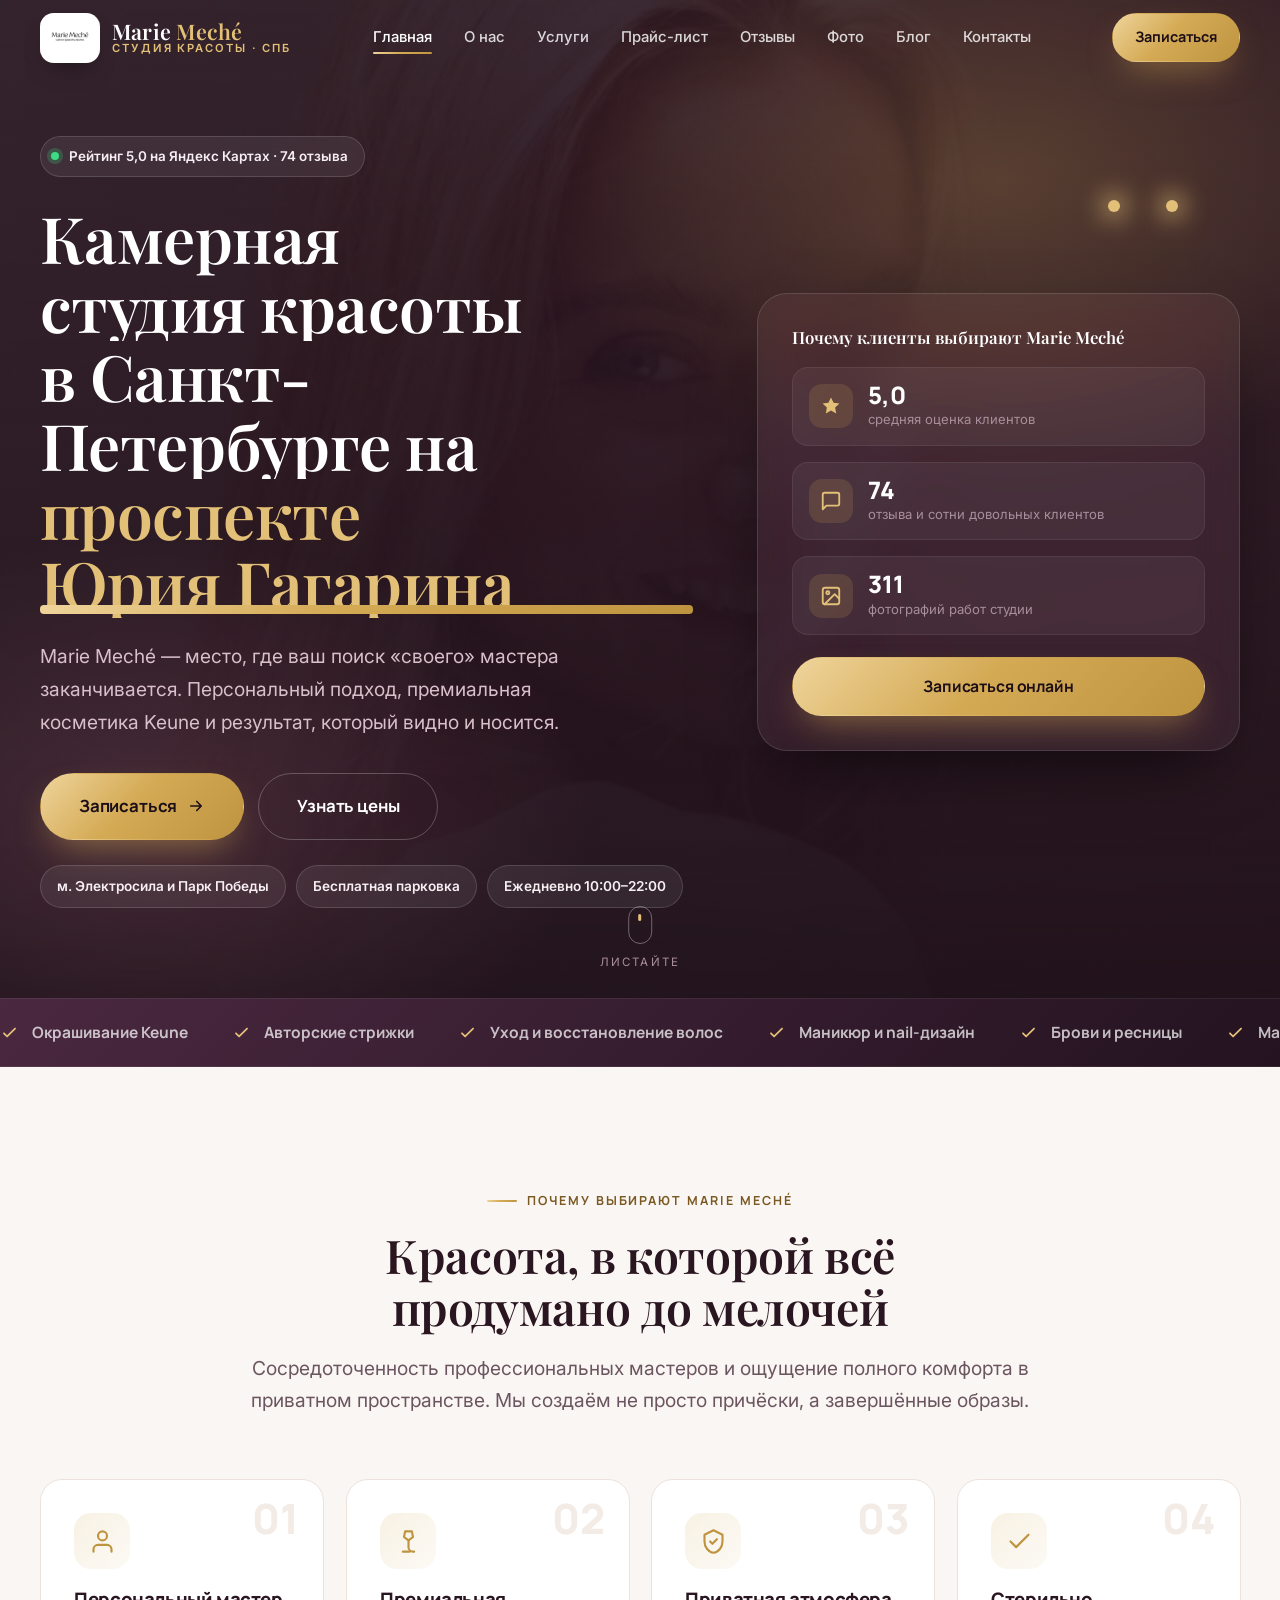
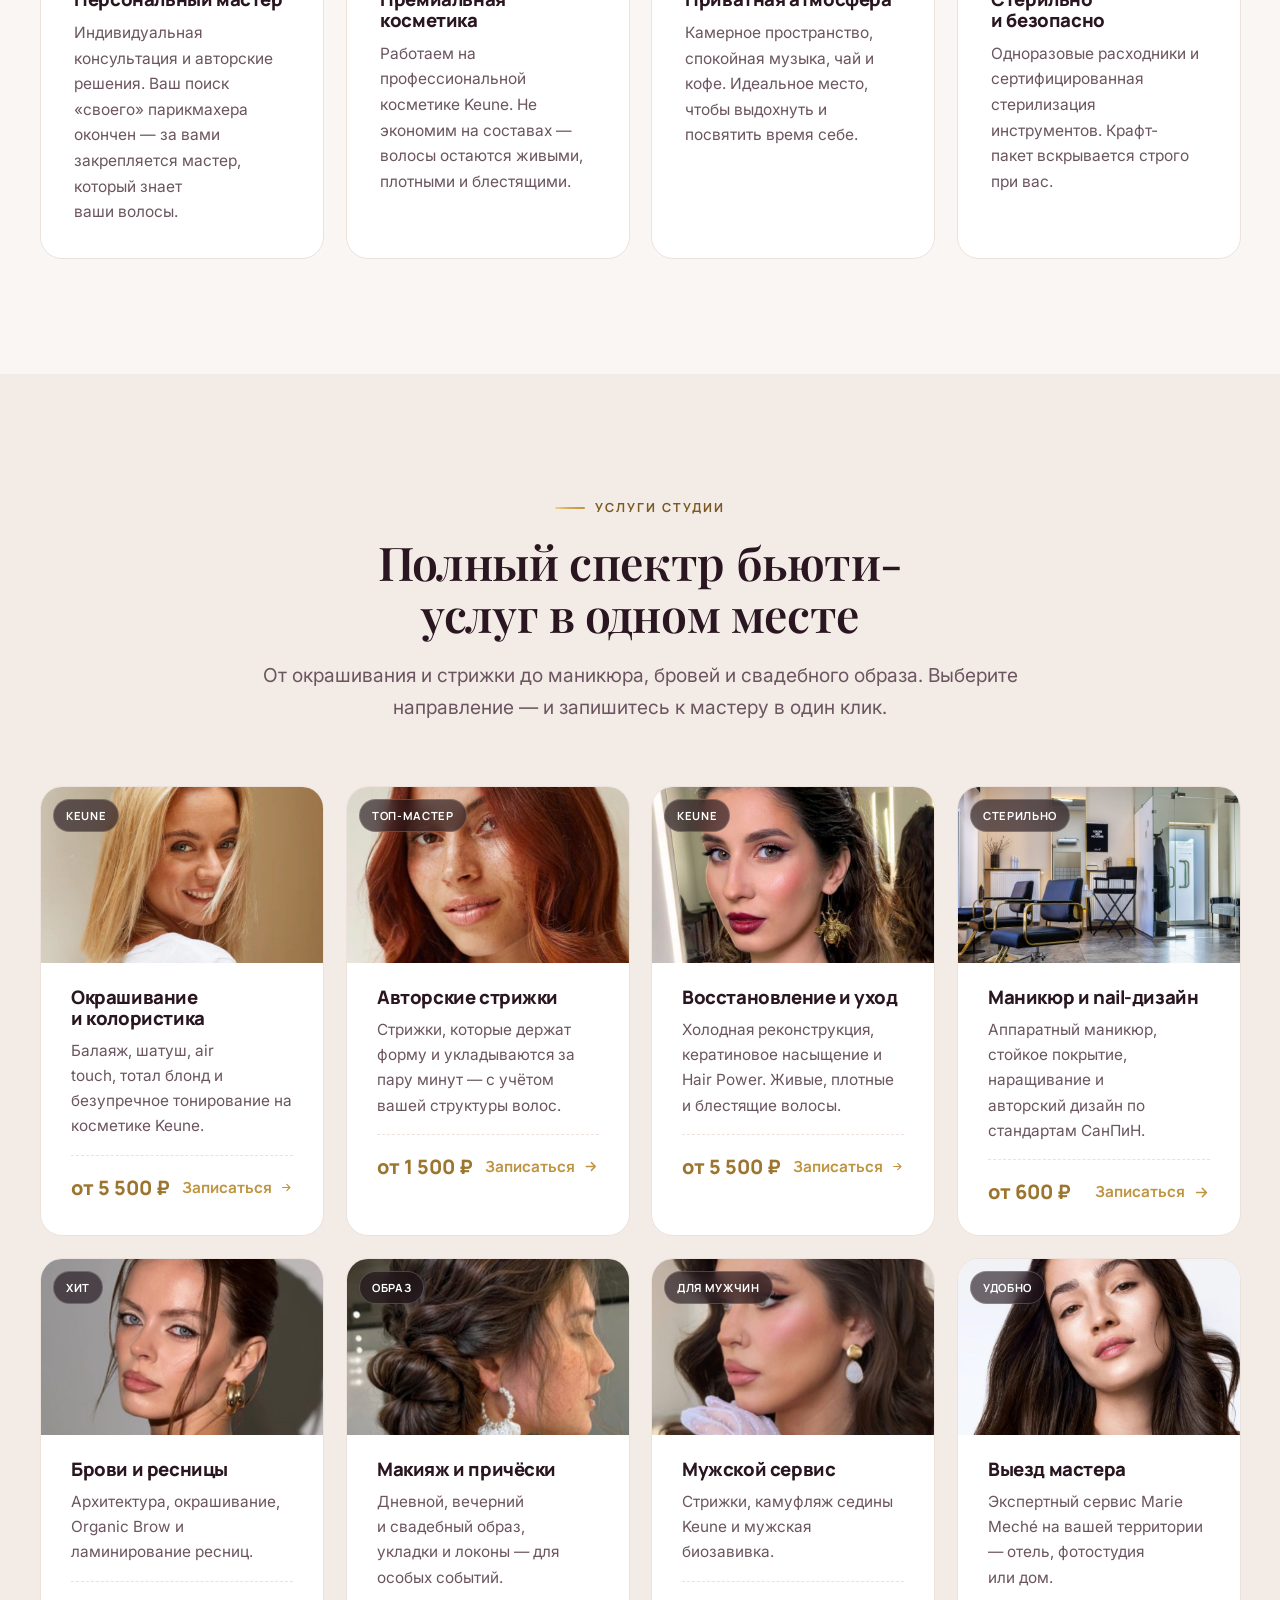
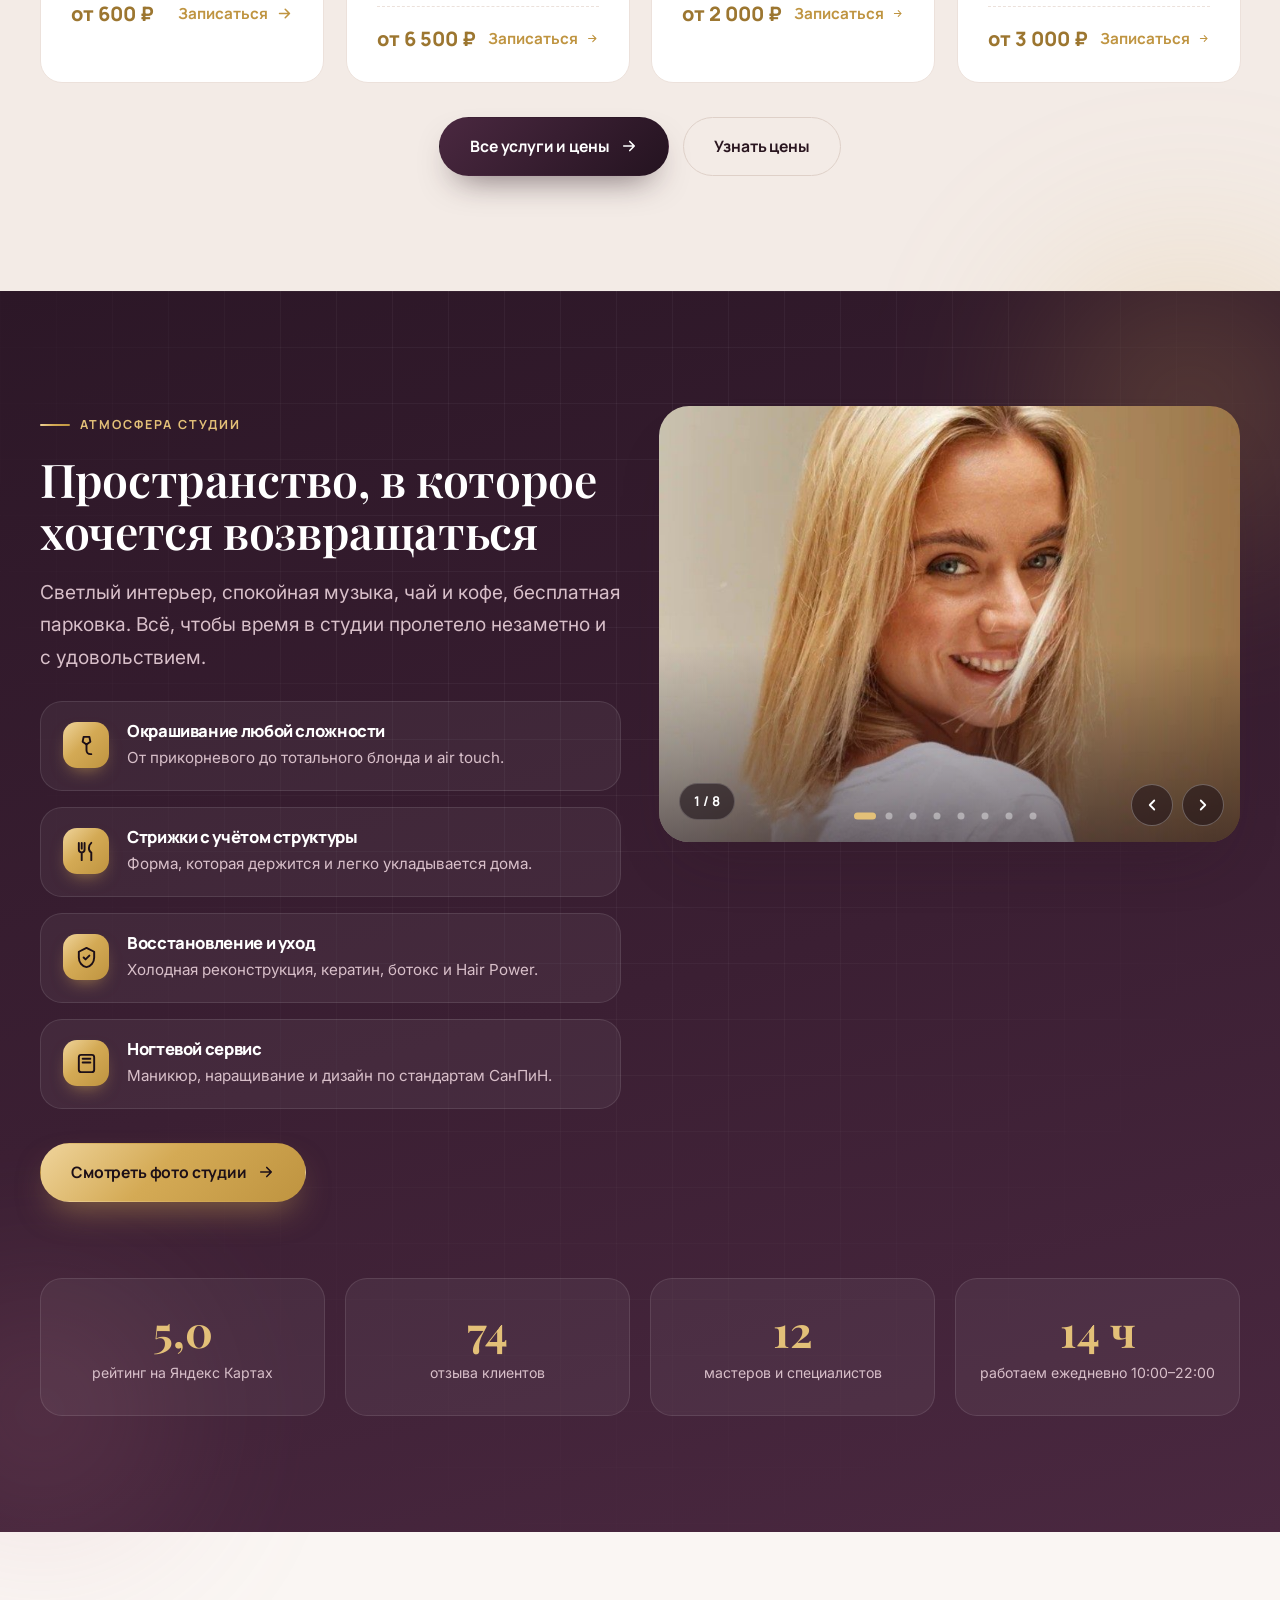
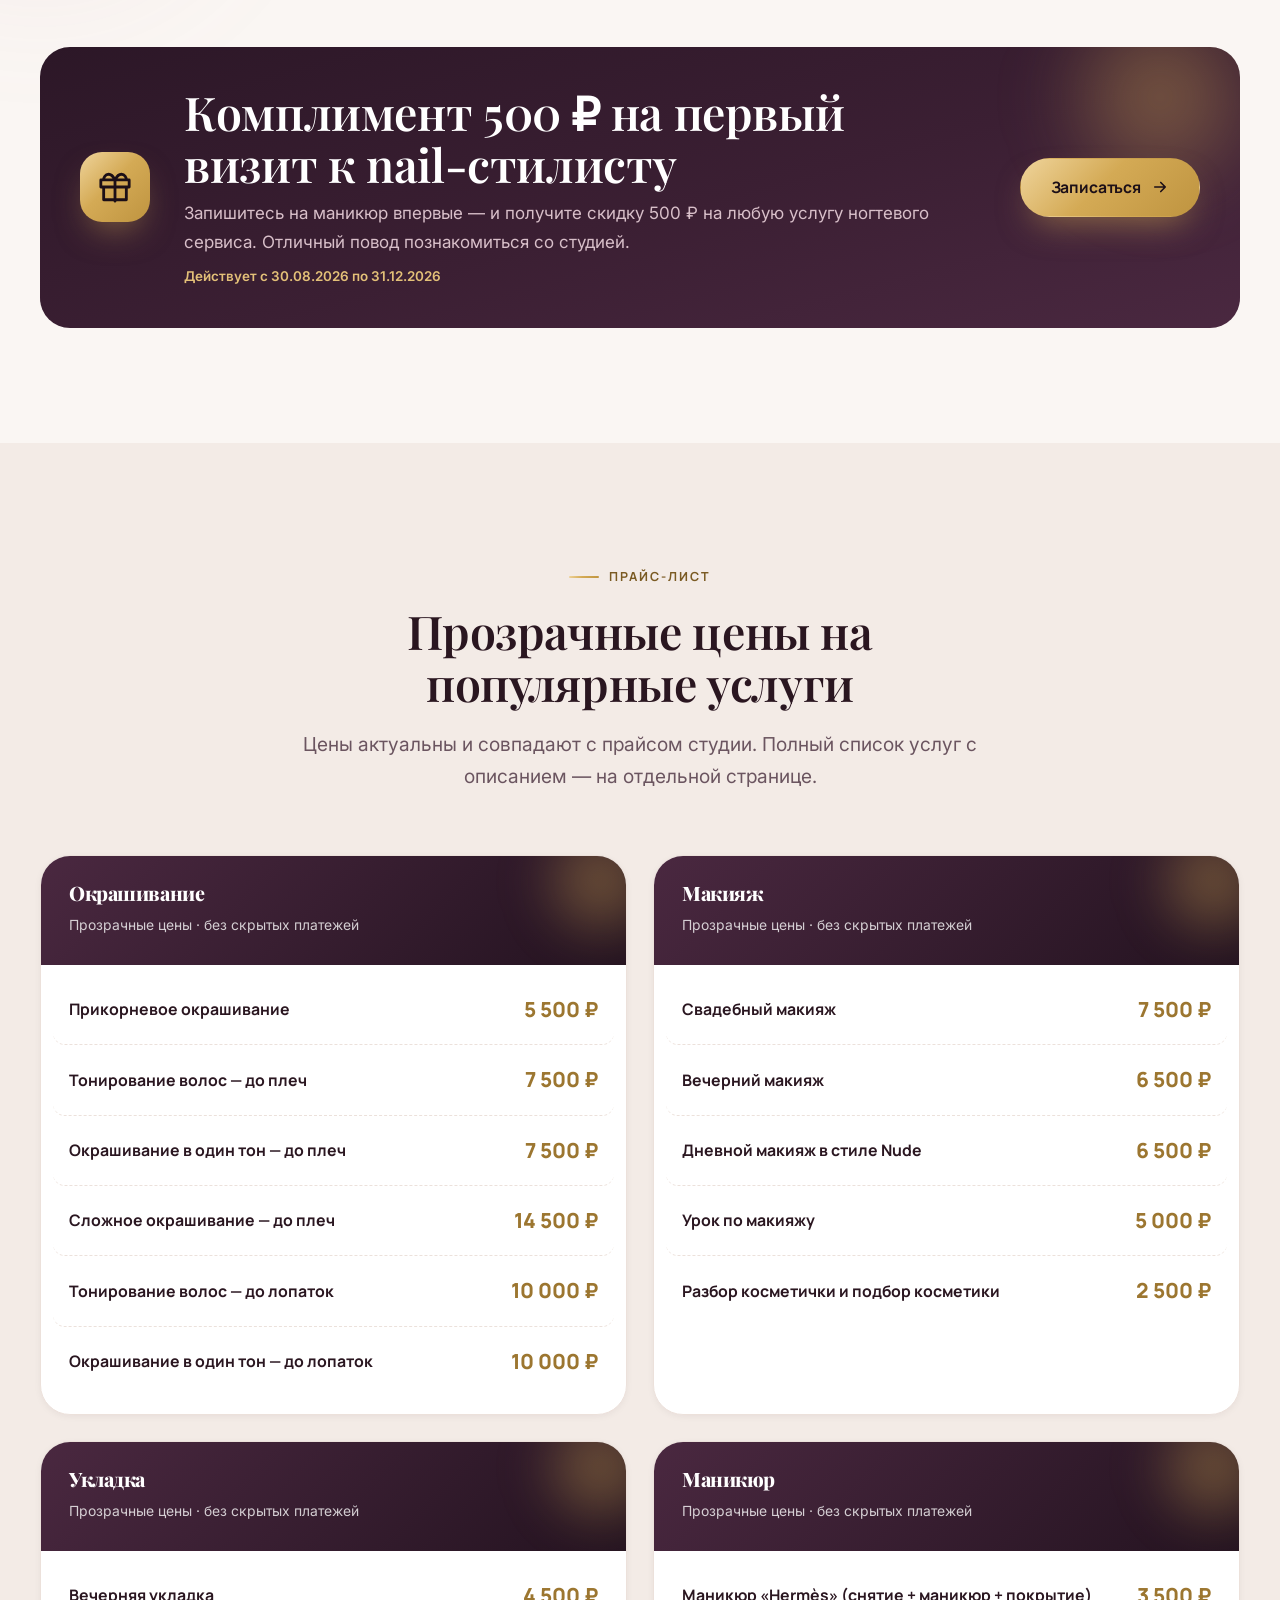
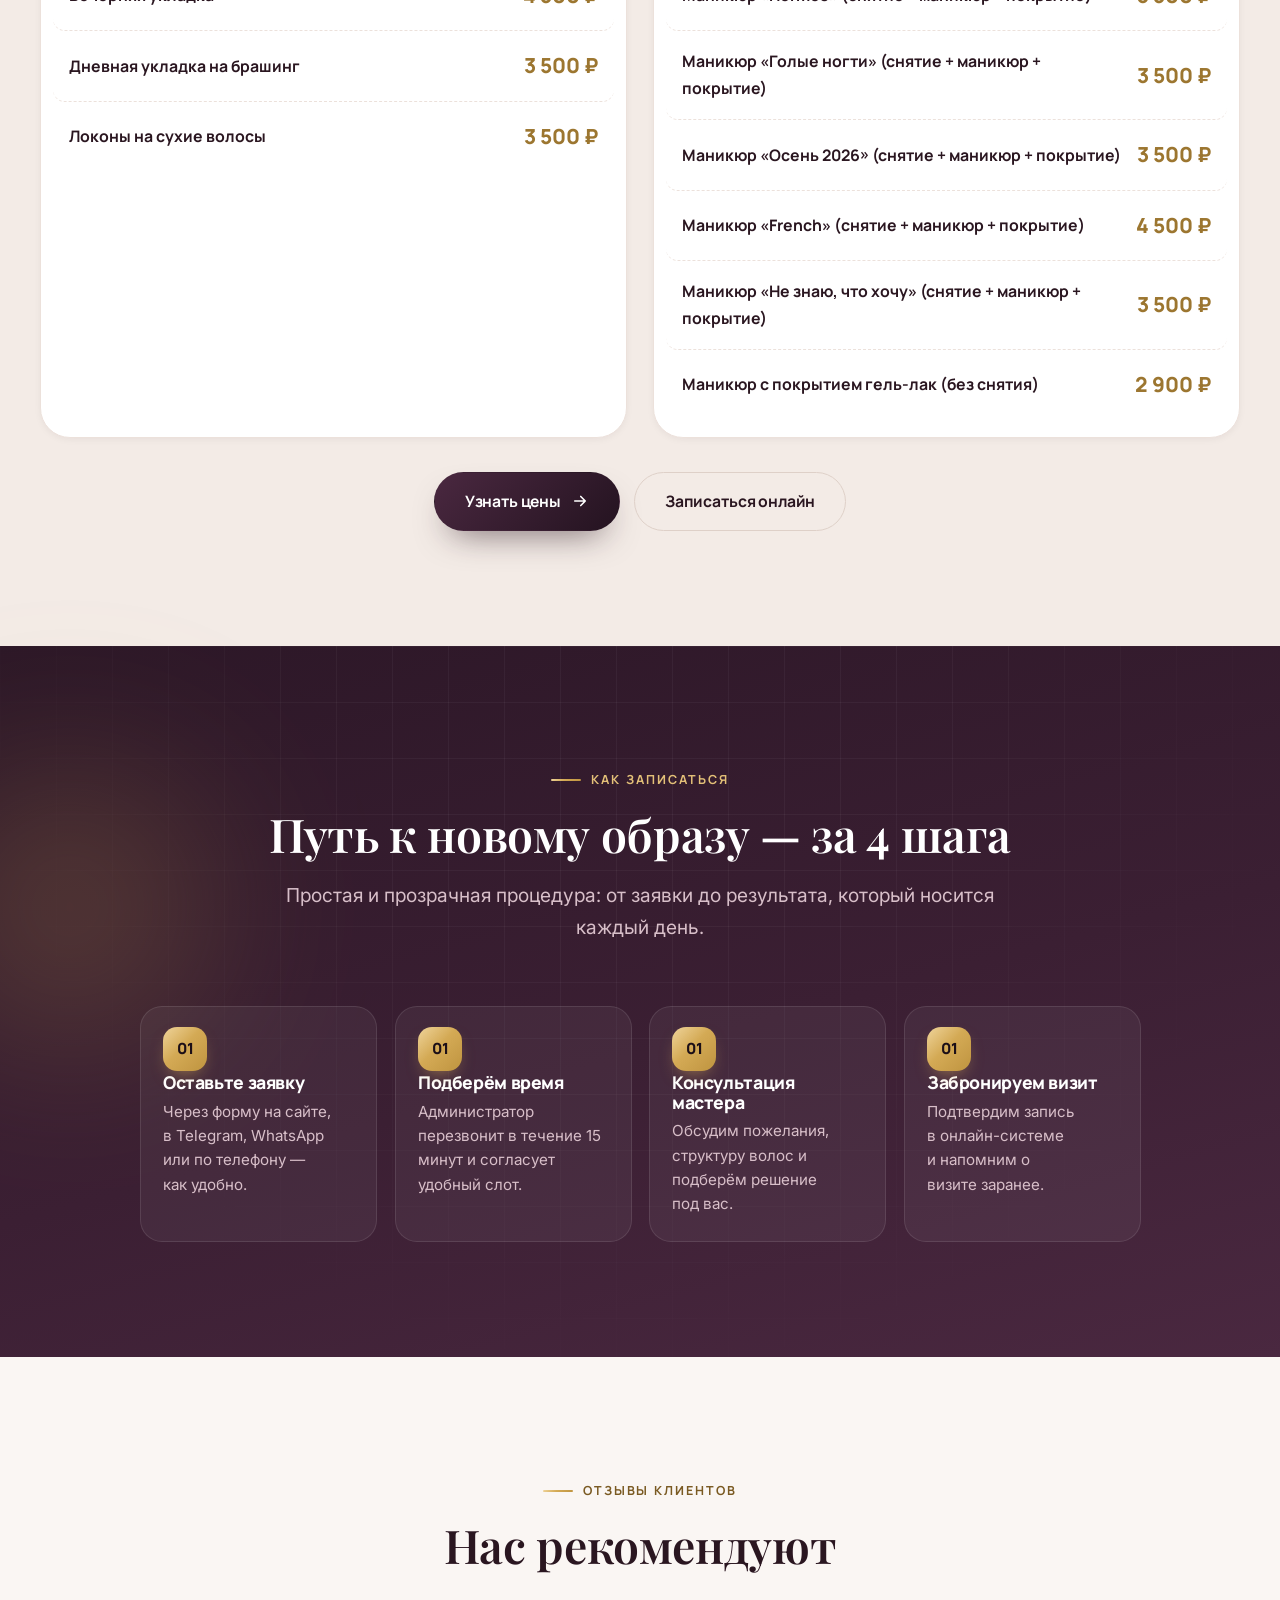
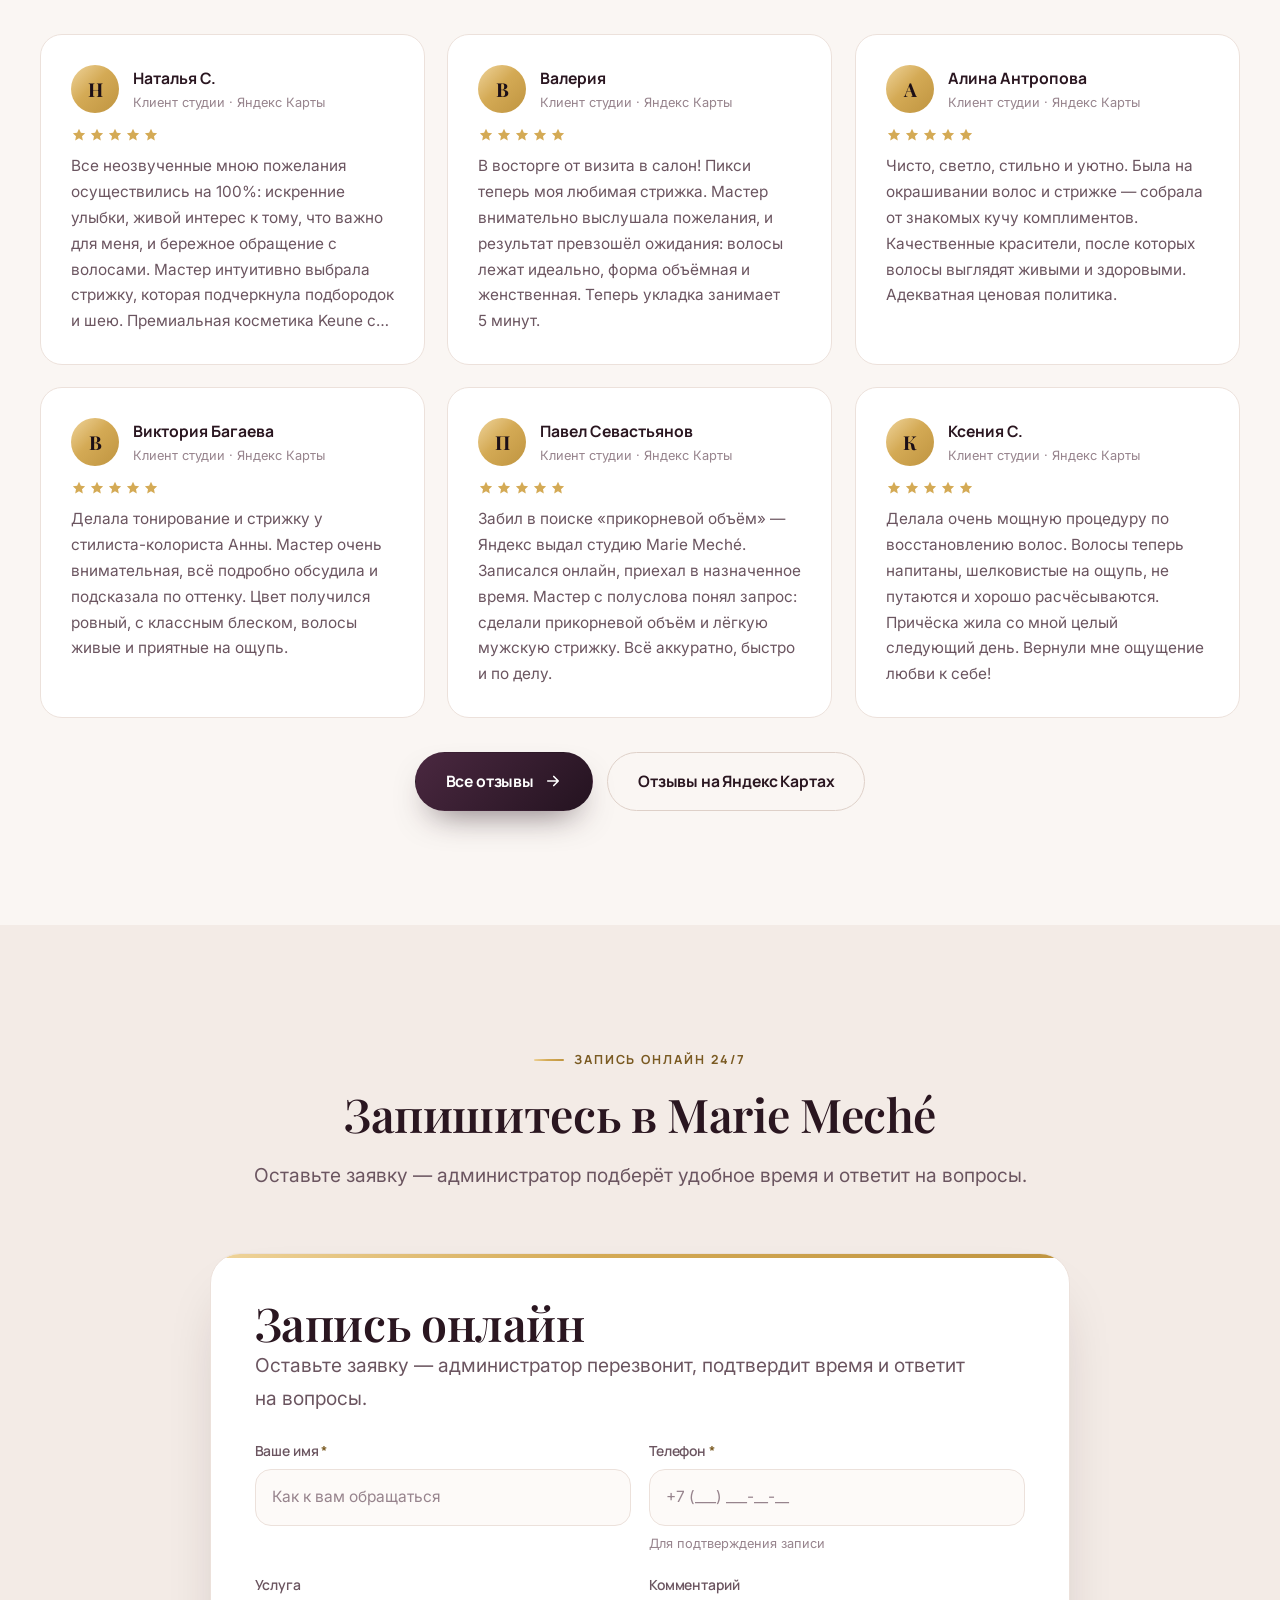
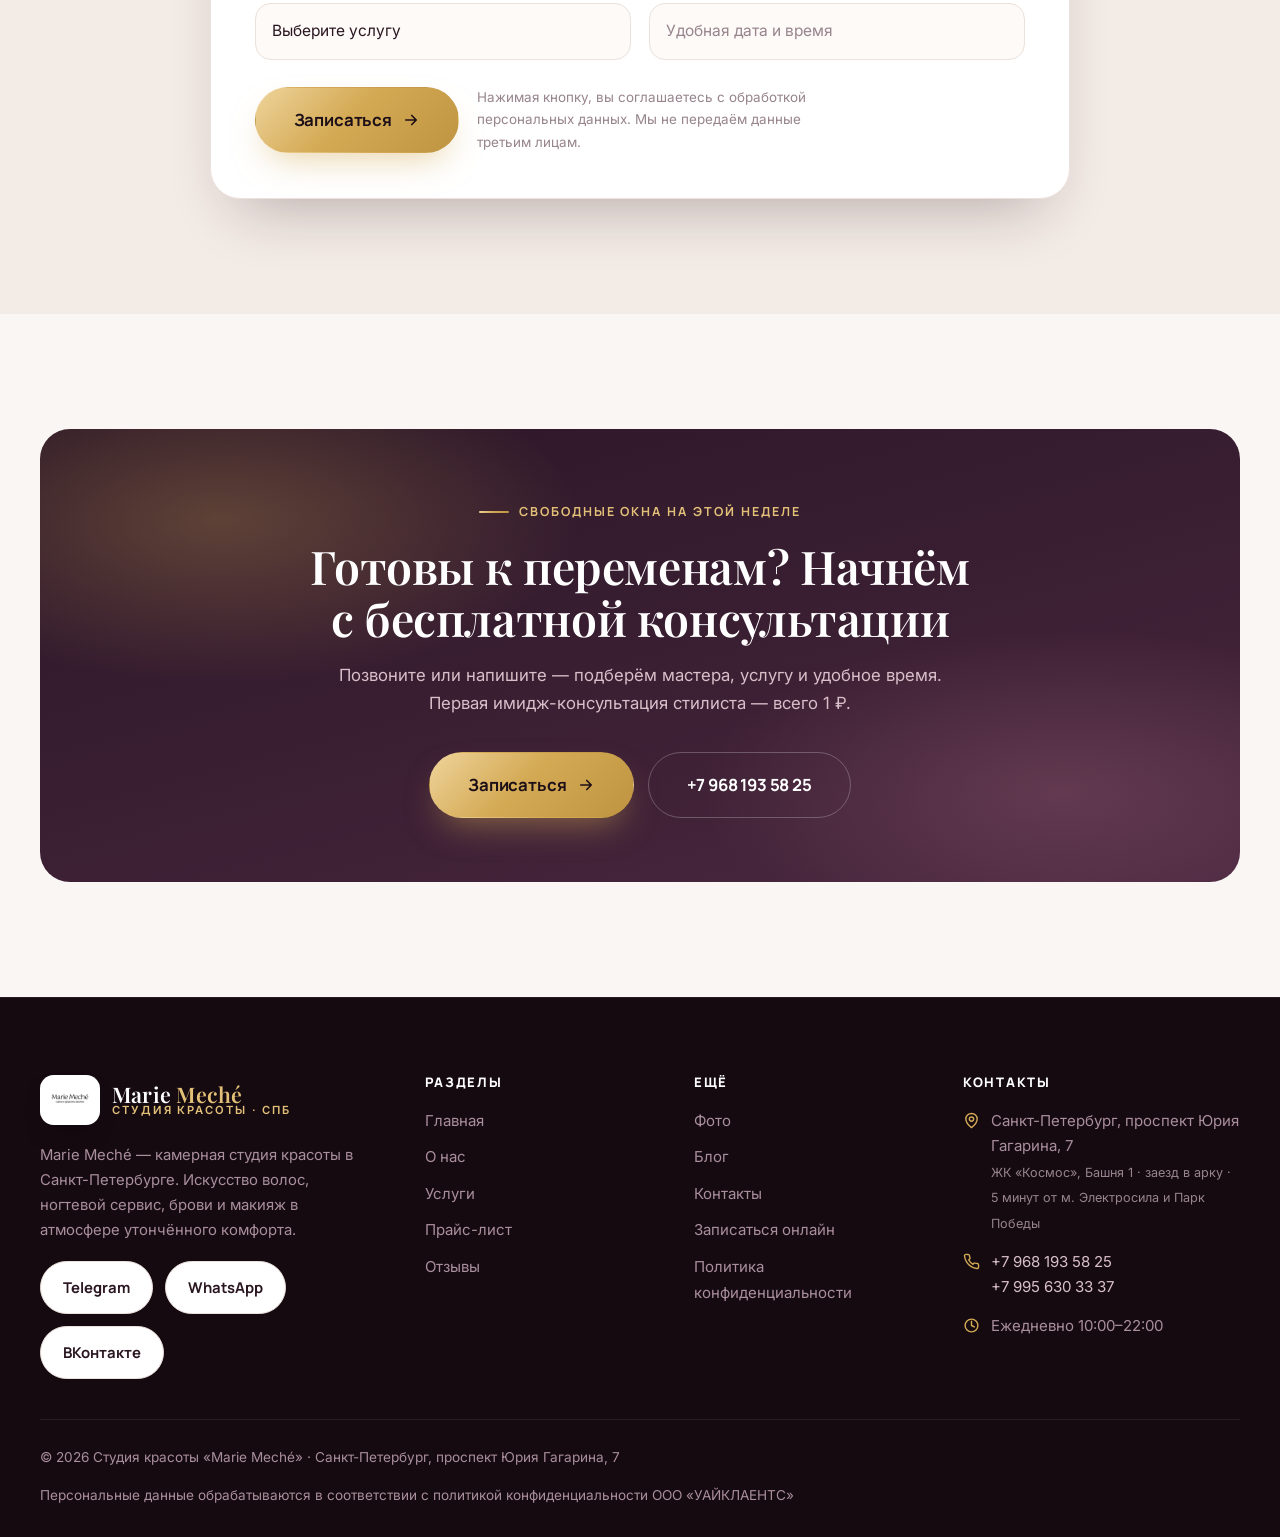
==== index.html @ 07f4637a "Marie Meche beauty studio website: pages, SEO, animations, booking form" ====
<!DOCTYPE html>
<html lang="ru">
<head>
  <meta charset="UTF-8">
  <meta name="viewport" content="width=device-width, initial-scale=1, viewport-fit=cover">
  <title>Студия красоты Marie Meché в Санкт-Петербурге — запись онлайн</title>
  <meta name="description" content="Камерная студия красоты Marie Meché на проспекте Юрия Гагарина, 7 в Санкт-Петербурге: окрашивание, стрижки, уход за волосами, маникюр, брови, макияж и причёски. Рейтинг 5,0. Запись онлайн 24/7.">
  <meta name="theme-color" content="#1c0f17">
  <link rel="preconnect" href="https://fonts.googleapis.com">
  <link rel="preconnect" href="https://fonts.gstatic.com" crossorigin>
  <link href="https://fonts.googleapis.com/css2?family=Manrope:wght@500;600;700;800&family=Inter:wght@400;500;600;700&family=Playfair+Display:ital,wght@0,500;0,600;0,700;1,500&display=swap" rel="stylesheet">
  <link rel="stylesheet" href="css/style.css?v=20261015">
  <link rel="icon" href="img/logo.png">
  <link rel="apple-touch-icon" href="img/logo.png">
  <link rel="canonical" href="https://system785.github.io/marie-meche/">
  <meta property="og:type" content="website">
  <meta property="og:site_name" content="Marie Meché — студия красоты в Санкт-Петербурге">
  <meta property="og:locale" content="ru_RU">
  <meta property="og:title" content="Студия красоты Marie Meché в Санкт-Петербурге — запись онлайн">
  <meta property="og:description" content="Камерная студия красоты Marie Meché на проспекте Юрия Гагарина, 7 в Санкт-Петербурге: окрашивание, стрижки, уход за волосами, маникюр, брови, макияж и причёски. Рейтинг 5,0. Запись онлайн 24/7.">
  <meta property="og:url" content="https://system785.github.io/marie-meche/">
  <meta property="og:image" content="https://system785.github.io/marie-meche/img/og-cover.jpg">
  <meta property="og:image:width" content="1200">
  <meta property="og:image:height" content="630">
  <meta property="og:image:alt" content="Студия красоты Marie Meché в Санкт-Петербурге">
  <meta name="twitter:card" content="summary_large_image">
  <meta name="twitter:title" content="Студия красоты Marie Meché в Санкт-Петербурге — запись онлайн">
  <meta name="twitter:description" content="Камерная студия красоты Marie Meché на проспекте Юрия Гагарина, 7 в Санкт-Петербурге: окрашивание, стрижки, уход за волосами, маникюр, брови, макияж и причёски. Рейтинг 5,0. Запись онлайн 24/7.">
  <meta name="twitter:image" content="https://system785.github.io/marie-meche/img/og-cover.jpg">
  <script type="application/ld+json">
  {
    "@context": "https://schema.org",
    "@graph": [
      {
        "@type": ["BeautySalon", "HairSalon"],
        "@id": "https://system785.github.io/marie-meche/#salon",
        "name": "Marie Meché",
        "description": "Камерная студия красоты Marie Meché в Санкт-Петербурге: окрашивание, стрижки, уход за волосами, маникюр, брови и ресницы, макияж и причёски.",
        "url": "https://system785.github.io/marie-meche/",
        "image": ["https://system785.github.io/marie-meche/img/salon-1.jpg", "https://system785.github.io/marie-meche/img/og-cover.jpg"],
        "logo": "https://system785.github.io/marie-meche/img/logo.png",
        "telephone": "+7-968-193-58-25",
        "priceRange": "150–18000 ₽",
        "currenciesAccepted": "RUB",
        "paymentAccepted": "Cash, Credit Card",
        "address": {
          "@type": "PostalAddress",
          "streetAddress": "проспект Юрия Гагарина, 7",
          "addressLocality": "Санкт-Петербург",
          "postalCode": "196211",
          "addressCountry": "RU"
        },
        "geo": { "@type": "GeoCoordinates", "latitude": 59.870610, "longitude": 30.336140 },
        "areaServed": "Санкт-Петербург",
        "openingHoursSpecification": [
          { "@type": "OpeningHoursSpecification", "dayOfWeek": ["Monday","Tuesday","Wednesday","Thursday","Friday","Saturday","Sunday"], "opens": "10:00", "closes": "22:00" }
        ],
        "sameAs": [
          "https://t.me/mariemechee",
          "https://vk.ru/marie_meche",
          "https://n1615593.yclients.com/company/1451850"
        ],
        "aggregateRating": { "@type": "AggregateRating", "ratingValue": "5.0", "reviewCount": "74", "bestRating": "5" },
        "makesOffer": [
          { "@type": "Offer", "itemOffered": { "@type": "Service", "name": "Окрашивание волос" }, "priceCurrency": "RUB", "price": "5500" },
          { "@type": "Offer", "itemOffered": { "@type": "Service", "name": "Женская стрижка" }, "priceCurrency": "RUB", "price": "2500" },
          { "@type": "Offer", "itemOffered": { "@type": "Service", "name": "Маникюр" }, "priceCurrency": "RUB", "price": "2900" },
          { "@type": "Offer", "itemOffered": { "@type": "Service", "name": "Макияж" }, "priceCurrency": "RUB", "price": "6500" }
        ]
      },
      {
        "@type": "WebSite",
        "@id": "https://system785.github.io/marie-meche/#website",
        "url": "https://system785.github.io/marie-meche/",
        "name": "Студия красоты Marie Meché — Санкт-Петербург",
        "inLanguage": "ru-RU",
        "publisher": { "@id": "https://system785.github.io/marie-meche/#salon" }
      }
    ]
  }
  </script>
</head>
<body>

<a class="skip-link" href="#main">Перейти к содержанию</a>
<div class="progress-bar" aria-hidden="true"></div>

<header class="header">
  <div class="container">
    <div class="header-inner">
      <a class="brand" href="index.html" aria-label="Marie Meché — студия красоты, на главную">
        <span class="brand-mark"><img src="img/logo.png" alt="Логотип студии красоты Marie Meché" width="46" height="46" decoding="async"></span>
        <span class="brand-text"><span class="brand-name">Marie <span class="accent">Meché</span></span><span class="brand-sub">студия красоты · СПб</span></span>
      </a>
      <nav class="nav" aria-label="Основная навигация">
        <a href="index.html" class="active">Главная</a><a href="about.html">О нас</a><a href="services.html">Услуги</a><a href="price.html">Прайс-лист</a><a href="reviews.html">Отзывы</a><a href="photo.html">Фото</a><a href="blog.html">Блог</a><a href="contacts.html">Контакты</a>
      </nav>
      <div class="header-cta">
        <a class="btn sm" href="request.html">Записаться</a>
        <button class="burger" type="button" aria-label="Открыть меню" aria-expanded="false" aria-controls="drawer">
          <span></span><span></span><span></span>
        </button>
      </div>
    </div>
  </div>
</header>

<nav class="drawer" id="drawer" aria-label="Мобильное меню">
  <a class="drawer-link active" href="index.html">Главная</a><a class="drawer-link" href="about.html">О нас</a><a class="drawer-link" href="services.html">Услуги</a><a class="drawer-link" href="price.html">Прайс-лист</a><a class="drawer-link" href="reviews.html">Отзывы</a><a class="drawer-link" href="photo.html">Фото</a><a class="drawer-link" href="blog.html">Блог</a><a class="drawer-link" href="contacts.html">Контакты</a>
  <a class="btn" href="request.html">Записаться онлайн</a>
  <div class="drawer-contacts">
    <a href="tel:+79681935825">+7 968 193 58 25</a><br>
    <a href="https://t.me/mariemechee">Telegram @mariemechee</a><br>
    <a href="https://wa.me/79956303337">WhatsApp</a>
  </div>
</nav>
<main id="main">

  <section class="hero">
    <div class="hero-bg" style="background-image:url('img/salon-1.jpg')" aria-hidden="true"></div>
    <div class="hero-eyes" aria-hidden="true"><i></i><i></i></div>
    <div class="container">
      <div class="hero-inner">
        <div class="hero-copy">
          <span class="hero-badge reveal"><span class="dot"></span> Рейтинг 5,0 на Яндекс Картах · 74 отзыва</span>
          <h1 class="split">Камерная студия красоты |в Санкт-Петербурге на |<span class="amber-word">проспекте Юрия Гагарина</span></h1>
          <p class="hero-lead reveal" style="--d:220ms">
            Marie Meché — место, где ваш поиск «своего» мастера заканчивается.
            Персональный подход, премиальная косметика Keune и результат, который видно и носится.
          </p>
          <div class="btn-row reveal" style="--d:340ms">
            <a class="btn lg" href="request.html">Записаться
              <svg viewBox="0 0 24 24" fill="none" stroke="currentColor" stroke-width="2.2" stroke-linecap="round" stroke-linejoin="round"><path d="M5 12h14M13 6l6 6-6 6"/></svg>
            </a>
            <a class="btn lg ghost on-dark" href="price.html">Узнать цены</a>
          </div>
          <div class="fact-row reveal" style="--d:420ms">
            <span class="fact">м. Электросила и Парк Победы</span>
            <span class="fact">Бесплатная парковка</span>
            <span class="fact">Ежедневно 10:00–22:00</span>
          </div>
        </div>

        <aside class="hero-card reveal right" style="--d:420ms">
          <h2>Почему клиенты выбирают Marie Meché</h2>
          <div class="stat-list">
            <div class="stat">
              <span class="stat-icon"><svg viewBox="0 0 24 24" fill="currentColor"><path d="M12 2.6l2.8 5.9 6.4.8-4.7 4.4 1.2 6.4L12 16.8 6.3 20.1l1.2-6.4L2.8 9.3l6.4-.8z"/></svg></span>
              <div><div class="stat-num">5,0</div><div class="stat-label">средняя оценка клиентов</div></div>
            </div>
            <div class="stat">
              <span class="stat-icon"><svg viewBox="0 0 24 24" fill="none" stroke="currentColor" stroke-width="2" stroke-linecap="round" stroke-linejoin="round"><path d="M21 15a2 2 0 0 1-2 2H7l-4 4V5a2 2 0 0 1 2-2h14a2 2 0 0 1 2 2Z"/></svg></span>
              <div><div class="stat-num"><span data-count="74">74</span></div><div class="stat-label">отзыва и сотни довольных клиентов</div></div>
            </div>
            <div class="stat">
              <span class="stat-icon"><svg viewBox="0 0 24 24" fill="none" stroke="currentColor" stroke-width="2" stroke-linecap="round" stroke-linejoin="round"><rect x="3" y="3" width="18" height="18" rx="2.5"/><circle cx="8.5" cy="8.5" r="1.7"/><path d="m21 15-5-5L5 21"/></svg></span>
              <div><div class="stat-num"><span data-count="311">311</span></div><div class="stat-label">фотографий работ студии</div></div>
            </div>
          </div>
          <div class="btn-row" style="margin-top:22px">
            <a class="btn block" href="request.html">Записаться онлайн</a>
          </div>
        </aside>
      </div>
    </div>
    <div class="scroll-hint" aria-hidden="true"><span class="mouse"></span><span>Листайте</span></div>
  </section>

  <div class="marquee" aria-hidden="true"><div class="marquee-track"><span class="marquee-item"><svg viewBox="0 0 24 24" fill="none" stroke="currentColor" stroke-width="2.2" stroke-linecap="round" stroke-linejoin="round"><path d="m5 13 4 4L19 7"/></svg> Окрашивание Keune</span><span class="marquee-item"><svg viewBox="0 0 24 24" fill="none" stroke="currentColor" stroke-width="2.2" stroke-linecap="round" stroke-linejoin="round"><path d="m5 13 4 4L19 7"/></svg> Авторские стрижки</span><span class="marquee-item"><svg viewBox="0 0 24 24" fill="none" stroke="currentColor" stroke-width="2.2" stroke-linecap="round" stroke-linejoin="round"><path d="m5 13 4 4L19 7"/></svg> Уход и восстановление волос</span><span class="marquee-item"><svg viewBox="0 0 24 24" fill="none" stroke="currentColor" stroke-width="2.2" stroke-linecap="round" stroke-linejoin="round"><path d="m5 13 4 4L19 7"/></svg> Маникюр и nail-дизайн</span><span class="marquee-item"><svg viewBox="0 0 24 24" fill="none" stroke="currentColor" stroke-width="2.2" stroke-linecap="round" stroke-linejoin="round"><path d="m5 13 4 4L19 7"/></svg> Брови и ресницы</span><span class="marquee-item"><svg viewBox="0 0 24 24" fill="none" stroke="currentColor" stroke-width="2.2" stroke-linecap="round" stroke-linejoin="round"><path d="m5 13 4 4L19 7"/></svg> Макияж и причёски</span><span class="marquee-item"><svg viewBox="0 0 24 24" fill="none" stroke="currentColor" stroke-width="2.2" stroke-linecap="round" stroke-linejoin="round"><path d="m5 13 4 4L19 7"/></svg> Выезд мастера</span><span class="marquee-item"><svg viewBox="0 0 24 24" fill="none" stroke="currentColor" stroke-width="2.2" stroke-linecap="round" stroke-linejoin="round"><path d="m5 13 4 4L19 7"/></svg> Подарочные сертификаты</span><span class="marquee-item"><svg viewBox="0 0 24 24" fill="none" stroke="currentColor" stroke-width="2.2" stroke-linecap="round" stroke-linejoin="round"><path d="m5 13 4 4L19 7"/></svg> Окрашивание Keune</span><span class="marquee-item"><svg viewBox="0 0 24 24" fill="none" stroke="currentColor" stroke-width="2.2" stroke-linecap="round" stroke-linejoin="round"><path d="m5 13 4 4L19 7"/></svg> Авторские стрижки</span><span class="marquee-item"><svg viewBox="0 0 24 24" fill="none" stroke="currentColor" stroke-width="2.2" stroke-linecap="round" stroke-linejoin="round"><path d="m5 13 4 4L19 7"/></svg> Уход и восстановление волос</span><span class="marquee-item"><svg viewBox="0 0 24 24" fill="none" stroke="currentColor" stroke-width="2.2" stroke-linecap="round" stroke-linejoin="round"><path d="m5 13 4 4L19 7"/></svg> Маникюр и nail-дизайн</span><span class="marquee-item"><svg viewBox="0 0 24 24" fill="none" stroke="currentColor" stroke-width="2.2" stroke-linecap="round" stroke-linejoin="round"><path d="m5 13 4 4L19 7"/></svg> Брови и ресницы</span><span class="marquee-item"><svg viewBox="0 0 24 24" fill="none" stroke="currentColor" stroke-width="2.2" stroke-linecap="round" stroke-linejoin="round"><path d="m5 13 4 4L19 7"/></svg> Макияж и причёски</span><span class="marquee-item"><svg viewBox="0 0 24 24" fill="none" stroke="currentColor" stroke-width="2.2" stroke-linecap="round" stroke-linejoin="round"><path d="m5 13 4 4L19 7"/></svg> Выезд мастера</span><span class="marquee-item"><svg viewBox="0 0 24 24" fill="none" stroke="currentColor" stroke-width="2.2" stroke-linecap="round" stroke-linejoin="round"><path d="m5 13 4 4L19 7"/></svg> Подарочные сертификаты</span></div></div>

  <section class="section">
    <div class="container">
      <header class="section-head center reveal">
        <span class="eyebrow center">Почему выбирают Marie Meché</span>
        <h2 class="section-title">Красота, в которой всё продумано до мелочей</h2>
        <p class="lead">Сосредоточенность профессиональных мастеров и ощущение полного комфорта в приватном пространстве. Мы создаём не просто причёски, а завершённые образы.</p>
      </header>
      <div class="grid grid-4" data-stagger><article class="card reveal">
          <span class="num-index">01</span>
          <span class="icon"><svg viewBox="0 0 24 24" fill="none" stroke="currentColor" stroke-width="1.9" stroke-linecap="round" stroke-linejoin="round"><path d="M20 21v-2a4 4 0 0 0-4-4H8a4 4 0 0 0-4 4v2"/><circle cx="12" cy="7" r="4"/></svg></span>
          <h3>Персональный мастер</h3>
          <p>Индивидуальная консультация и авторские решения. Ваш поиск «своего» парикмахера окончен — за вами закрепляется мастер, который знает ваши волосы.</p>
        </article><article class="card reveal">
          <span class="num-index">02</span>
          <span class="icon"><svg viewBox="0 0 24 24" fill="none" stroke="currentColor" stroke-width="1.9" stroke-linecap="round" stroke-linejoin="round"><path d="M9 3h6l1 5-4 3-4-3 1-5Z"/><path d="M12 11v6a4 4 0 0 0 4 4h1"/><path d="M7 21h6"/></svg></span>
          <h3>Премиальная косметика</h3>
          <p>Работаем на профессиональной косметике Keune. Не экономим на составах — волосы остаются живыми, плотными и блестящими.</p>
        </article><article class="card reveal">
          <span class="num-index">03</span>
          <span class="icon"><svg viewBox="0 0 24 24" fill="none" stroke="currentColor" stroke-width="1.9" stroke-linecap="round" stroke-linejoin="round"><path d="M12 2 4 6v6c0 5 3.4 9.4 8 10 4.6-.6 8-5 8-10V6l-8-4Z"/><path d="m9 12 2 2 4-4"/></svg></span>
          <h3>Приватная атмосфера</h3>
          <p>Камерное пространство, спокойная музыка, чай и кофе. Идеальное место, чтобы выдохнуть и посвятить время себе.</p>
        </article><article class="card reveal">
          <span class="num-index">04</span>
          <span class="icon"><svg viewBox="0 0 24 24" fill="none" stroke="currentColor" stroke-width="1.9" stroke-linecap="round" stroke-linejoin="round"><path d="M20 6 9 17l-5-5"/></svg></span>
          <h3>Стерильно и безопасно</h3>
          <p>Одноразовые расходники и сертифицированная стерилизация инструментов. Крафт-пакет вскрывается строго при вас.</p>
        </article></div>
    </div>
  </section>

  <section class="section alt">
    <div class="container">
      <header class="section-head center reveal">
        <span class="eyebrow center">Услуги студии</span>
        <h2 class="section-title">Полный спектр бьюти-услуг в одном месте</h2>
        <p class="lead">От окрашивания и стрижки до маникюра, бровей и свадебного образа. Выберите направление — и запишитесь к мастеру в один клик.</p>
      </header>
      <div class="grid grid-4" data-stagger><article class="card media reveal" data-cat="okrashivanie">
        <div class="card-media"><span class="tag">Keune</span><img src="img/salon-1.jpg" alt="Окрашивание и колористика в студии Marie Meché" loading="lazy" width="800" height="500"></div>
        <div class="card-body">
          <h3>Окрашивание и колористика</h3>
          <p>Балаяж, шатуш, air touch, тотал блонд и безупречное тонирование на косметике Keune.</p>
          <div class="card-price">
            <span class="val">от 5 500 ₽</span>
            <a class="link-arrow" href="request.html">Записаться <svg viewBox="0 0 24 24" fill="none" stroke="currentColor" stroke-width="2.2" stroke-linecap="round" stroke-linejoin="round"><path d="M5 12h14M13 6l6 6-6 6"/></svg></a>
          </div>
        </div>
      </article><article class="card media reveal" data-cat="strizhka">
        <div class="card-media"><span class="tag">Топ-мастер</span><img src="img/salon-2.jpg" alt="Авторские стрижки в студии Marie Meché" loading="lazy" width="800" height="500"></div>
        <div class="card-body">
          <h3>Авторские стрижки</h3>
          <p>Стрижки, которые держат форму и укладываются за пару минут — с учётом вашей структуры волос.</p>
          <div class="card-price">
            <span class="val">от 1 500 ₽</span>
            <a class="link-arrow" href="request.html">Записаться <svg viewBox="0 0 24 24" fill="none" stroke="currentColor" stroke-width="2.2" stroke-linecap="round" stroke-linejoin="round"><path d="M5 12h14M13 6l6 6-6 6"/></svg></a>
          </div>
        </div>
      </article><article class="card media reveal" data-cat="estetika-volos">
        <div class="card-media"><span class="tag">Keune</span><img src="img/salon-3.jpg" alt="Восстановление и уход в студии Marie Meché" loading="lazy" width="800" height="500"></div>
        <div class="card-body">
          <h3>Восстановление и уход</h3>
          <p>Холодная реконструкция, кератиновое насыщение и Hair Power. Живые, плотные и блестящие волосы.</p>
          <div class="card-price">
            <span class="val">от 5 500 ₽</span>
            <a class="link-arrow" href="request.html">Записаться <svg viewBox="0 0 24 24" fill="none" stroke="currentColor" stroke-width="2.2" stroke-linecap="round" stroke-linejoin="round"><path d="M5 12h14M13 6l6 6-6 6"/></svg></a>
          </div>
        </div>
      </article><article class="card media reveal" data-cat="manikyur">
        <div class="card-media"><span class="tag">Стерильно</span><img src="img/salon-4.jpg" alt="Маникюр и nail-дизайн в студии Marie Meché" loading="lazy" width="800" height="500"></div>
        <div class="card-body">
          <h3>Маникюр и nail-дизайн</h3>
          <p>Аппаратный маникюр, стойкое покрытие, наращивание и авторский дизайн по стандартам СанПиН.</p>
          <div class="card-price">
            <span class="val">от 600 ₽</span>
            <a class="link-arrow" href="request.html">Записаться <svg viewBox="0 0 24 24" fill="none" stroke="currentColor" stroke-width="2.2" stroke-linecap="round" stroke-linejoin="round"><path d="M5 12h14M13 6l6 6-6 6"/></svg></a>
          </div>
        </div>
      </article><article class="card media reveal" data-cat="brovi-resnicy">
        <div class="card-media"><span class="tag">Хит</span><img src="img/salon-5.jpg" alt="Брови и ресницы в студии Marie Meché" loading="lazy" width="800" height="500"></div>
        <div class="card-body">
          <h3>Брови и ресницы</h3>
          <p>Архитектура, окрашивание, Organic Brow и ламинирование ресниц.</p>
          <div class="card-price">
            <span class="val">от 600 ₽</span>
            <a class="link-arrow" href="request.html">Записаться <svg viewBox="0 0 24 24" fill="none" stroke="currentColor" stroke-width="2.2" stroke-linecap="round" stroke-linejoin="round"><path d="M5 12h14M13 6l6 6-6 6"/></svg></a>
          </div>
        </div>
      </article><article class="card media reveal" data-cat="makiyazh">
        <div class="card-media"><span class="tag">Образ</span><img src="img/salon-6.jpg" alt="Макияж и причёски в студии Marie Meché" loading="lazy" width="800" height="500"></div>
        <div class="card-body">
          <h3>Макияж и причёски</h3>
          <p>Дневной, вечерний и свадебный образ, укладки и локоны — для особых событий.</p>
          <div class="card-price">
            <span class="val">от 6 500 ₽</span>
            <a class="link-arrow" href="request.html">Записаться <svg viewBox="0 0 24 24" fill="none" stroke="currentColor" stroke-width="2.2" stroke-linecap="round" stroke-linejoin="round"><path d="M5 12h14M13 6l6 6-6 6"/></svg></a>
          </div>
        </div>
      </article><article class="card media reveal" data-cat="muzhskoy">
        <div class="card-media"><span class="tag">Для мужчин</span><img src="img/salon-7.jpg" alt="Мужской сервис в студии Marie Meché" loading="lazy" width="800" height="500"></div>
        <div class="card-body">
          <h3>Мужской сервис</h3>
          <p>Стрижки, камуфляж седины Keune и мужская биозавивка.</p>
          <div class="card-price">
            <span class="val">от 2 000 ₽</span>
            <a class="link-arrow" href="request.html">Записаться <svg viewBox="0 0 24 24" fill="none" stroke="currentColor" stroke-width="2.2" stroke-linecap="round" stroke-linejoin="round"><path d="M5 12h14M13 6l6 6-6 6"/></svg></a>
          </div>
        </div>
      </article><article class="card media reveal" data-cat="vyezd">
        <div class="card-media"><span class="tag">Удобно</span><img src="img/salon-8.jpg" alt="Выезд мастера в студии Marie Meché" loading="lazy" width="800" height="500"></div>
        <div class="card-body">
          <h3>Выезд мастера</h3>
          <p>Экспертный сервис Marie Meché на вашей территории — отель, фотостудия или дом.</p>
          <div class="card-price">
            <span class="val">от 3 000 ₽</span>
            <a class="link-arrow" href="request.html">Записаться <svg viewBox="0 0 24 24" fill="none" stroke="currentColor" stroke-width="2.2" stroke-linecap="round" stroke-linejoin="round"><path d="M5 12h14M13 6l6 6-6 6"/></svg></a>
          </div>
        </div>
      </article></div>
      <div class="btn-row center reveal" style="--d:120ms">
        <a class="btn dark-btn" href="services.html">Все услуги и цены
          <svg viewBox="0 0 24 24" fill="none" stroke="currentColor" stroke-width="2.2" stroke-linecap="round" stroke-linejoin="round"><path d="M5 12h14M13 6l6 6-6 6"/></svg>
        </a>
        <a class="btn ghost" href="price.html">Узнать цены</a>
      </div>
    </div>
  </section>

  <section class="section dark grid-texture">
    <span class="glow amber" style="width:420px;height:420px;top:-90px;right:-120px;" aria-hidden="true"></span>
    <span class="glow sky" style="width:360px;height:360px;bottom:-60px;left:-140px;" aria-hidden="true"></span>
    <div class="container">
      <div class="hostel-block">
        <div>
          <header class="section-head reveal left" style="margin-bottom:28px">
            <span class="eyebrow">Атмосфера студии</span>
            <h2 class="section-title">Пространство, в которое хочется возвращаться</h2>
            <p class="lead">Светлый интерьер, спокойная музыка, чай и кофе, бесплатная парковка. Всё, чтобы время в студии пролетело незаметно и с удовольствием.</p>
          </header>
          <div class="feature-list" data-stagger><div class="feature reveal left">
          <span class="feature-icon"><svg viewBox="0 0 24 24" fill="none" stroke="currentColor" stroke-width="2" stroke-linecap="round" stroke-linejoin="round"><path d="M9 3h6l1 5-4 3-4-3 1-5Z"/><path d="M12 11v6a4 4 0 0 0 4 4h1"/></svg></span>
          <div><h3>Окрашивание любой сложности</h3><p>От прикорневого до тотального блонда и air touch.</p></div>
        </div><div class="feature reveal left">
          <span class="feature-icon"><svg viewBox="0 0 24 24" fill="none" stroke="currentColor" stroke-width="2" stroke-linecap="round" stroke-linejoin="round"><path d="M4 3v7a3 3 0 0 0 3 3v8M7 3v6M10 3v7a3 3 0 0 1-3 3"/><path d="M17 3c-1.7 1.4-2.5 3.4-2.5 5.5S15.3 12 17 13v8"/></svg></span>
          <div><h3>Стрижки с учётом структуры</h3><p>Форма, которая держится и легко укладывается дома.</p></div>
        </div><div class="feature reveal left">
          <span class="feature-icon"><svg viewBox="0 0 24 24" fill="none" stroke="currentColor" stroke-width="2" stroke-linecap="round" stroke-linejoin="round"><path d="M12 2 4 6v6c0 5 3.4 9.4 8 10 4.6-.6 8-5 8-10V6l-8-4Z"/><path d="m9 12 2 2 4-4"/></svg></span>
          <div><h3>Восстановление и уход</h3><p>Холодная реконструкция, кератин, ботокс и Hair Power.</p></div>
        </div><div class="feature reveal left">
          <span class="feature-icon"><svg viewBox="0 0 24 24" fill="none" stroke="currentColor" stroke-width="2" stroke-linecap="round" stroke-linejoin="round"><rect x="4" y="3" width="16" height="18" rx="2.5"/><path d="M8 7h8M8 11h8"/></svg></span>
          <div><h3>Ногтевой сервис</h3><p>Маникюр, наращивание и дизайн по стандартам СанПиН.</p></div>
        </div></div>
          <div class="btn-row reveal" style="--d:200ms">
            <a class="btn" href="photo.html">Смотреть фото студии
              <svg viewBox="0 0 24 24" fill="none" stroke="currentColor" stroke-width="2.2" stroke-linecap="round" stroke-linejoin="round"><path d="M5 12h14M13 6l6 6-6 6"/></svg>
            </a>
          </div>
        </div>
        <div class="gallery reveal right" style="--d:160ms">
          <div class="gallery-track"><div class="gallery-slide"><img src="img/salon-1.jpg" alt="Интерьер студии красоты Marie Meché — фото 1" loading="lazy"></div><div class="gallery-slide"><img src="img/salon-2.jpg" alt="Интерьер студии красоты Marie Meché — фото 2" loading="lazy"></div><div class="gallery-slide"><img src="img/salon-3.jpg" alt="Интерьер студии красоты Marie Meché — фото 3" loading="lazy"></div><div class="gallery-slide"><img src="img/salon-4.jpg" alt="Интерьер студии красоты Marie Meché — фото 4" loading="lazy"></div><div class="gallery-slide"><img src="img/salon-5.jpg" alt="Интерьер студии красоты Marie Meché — фото 5" loading="lazy"></div><div class="gallery-slide"><img src="img/salon-6.jpg" alt="Интерьер студии красоты Marie Meché — фото 6" loading="lazy"></div><div class="gallery-slide"><img src="img/salon-7.jpg" alt="Интерьер студии красоты Marie Meché — фото 7" loading="lazy"></div><div class="gallery-slide"><img src="img/salon-8.jpg" alt="Интерьер студии красоты Marie Meché — фото 8" loading="lazy"></div></div>
          <span class="gallery-count">1 / 8</span>
          <div class="gallery-dots"></div>
          <div class="gallery-nav">
            <button class="g-btn g-prev" type="button" aria-label="Предыдущий слайд"><svg viewBox="0 0 24 24" fill="none" stroke="currentColor" stroke-width="2.4" stroke-linecap="round" stroke-linejoin="round"><path d="m15 18-6-6 6-6"/></svg></button>
            <button class="g-btn g-next" type="button" aria-label="Следующий слайд"><svg viewBox="0 0 24 24" fill="none" stroke="currentColor" stroke-width="2.4" stroke-linecap="round" stroke-linejoin="round"><path d="m9 6 6 6-6 6"/></svg></button>
          </div>
        </div>
      </div>

      <div class="metric-grid" data-stagger style="margin-top:clamp(40px,5vw,64px)">
        <div class="metric reveal"><div class="m-num"><span data-count="5">5</span>,0</div><div class="m-label">рейтинг на Яндекс Картах</div></div>
        <div class="metric reveal"><div class="m-num"><span data-count="74">74</span></div><div class="m-label">отзыва клиентов</div></div>
        <div class="metric reveal"><div class="m-num"><span data-count="12">12</span></div><div class="m-label">мастеров и специалистов</div></div>
        <div class="metric reveal"><div class="m-num"><span data-count="14">14</span> ч</div><div class="m-label">работаем ежедневно 10:00–22:00</div></div>
      </div>
    </div>
  </section>

  <section class="section">
    <div class="container">
      <div class="promo reveal">
        <div class="promo-icon"><svg viewBox="0 0 24 24" fill="none" stroke="currentColor" stroke-width="2" stroke-linecap="round" stroke-linejoin="round"><path d="M20 12v9H4v-9M2 7h20v5H2zM12 22V7M12 7S10 3 7.5 3 4 5.5 4 7h8zM12 7s2-4 4.5-4S20 5.5 20 7h-8z"/></svg></div>
        <div>
          <h2>Комплимент 500 ₽ на первый визит к nail-стилисту</h2>
          <p>Запишитесь на маникюр впервые — и получите скидку 500 ₽ на любую услугу ногтевого сервиса. Отличный повод познакомиться со студией.</p>
          <span class="promo-period">Действует с 30.08.2026 по 31.12.2026</span>
        </div>
        <a class="btn" href="request.html">Записаться
          <svg viewBox="0 0 24 24" fill="none" stroke="currentColor" stroke-width="2.2" stroke-linecap="round" stroke-linejoin="round"><path d="M5 12h14M13 6l6 6-6 6"/></svg>
        </a>
      </div>
    </div>
  </section>

  <section class="section alt">
    <div class="container">
      <header class="section-head center reveal">
        <span class="eyebrow center">Прайс-лист</span>
        <h2 class="section-title">Прозрачные цены на популярные услуги</h2>
        <p class="lead">Цены актуальны и совпадают с прайсом студии. Полный список услуг с описанием — на отдельной странице.</p>
      </header>
      <div class="grid grid-2" style="gap:26px"><div class="price-card reveal">
          <div class="price-head"><h3 style="color:#fff;font-family:var(--font-serif);font-size:1.24rem;margin-bottom:6px">Окрашивание</h3><span class="metro" style="color:rgba(255,255,255,.78);font-size:.87rem">Прозрачные цены · без скрытых платежей</span></div>
          <div class="price-body"><div class="price-row"><div class="pl"><b>Прикорневое окрашивание</b></div><div class="pv">5 500 ₽</div></div><div class="price-row"><div class="pl"><b>Тонирование волос — до плеч</b></div><div class="pv">7 500 ₽</div></div><div class="price-row"><div class="pl"><b>Окрашивание в один тон — до плеч</b></div><div class="pv">7 500 ₽</div></div><div class="price-row"><div class="pl"><b>Сложное окрашивание — до плеч</b></div><div class="pv">14 500 ₽</div></div><div class="price-row"><div class="pl"><b>Тонирование волос — до лопаток</b></div><div class="pv">10 000 ₽</div></div><div class="price-row"><div class="pl"><b>Окрашивание в один тон — до лопаток</b></div><div class="pv">10 000 ₽</div></div></div>
        </div><div class="price-card reveal">
          <div class="price-head"><h3 style="color:#fff;font-family:var(--font-serif);font-size:1.24rem;margin-bottom:6px">Макияж</h3><span class="metro" style="color:rgba(255,255,255,.78);font-size:.87rem">Прозрачные цены · без скрытых платежей</span></div>
          <div class="price-body"><div class="price-row"><div class="pl"><b>Свадебный макияж</b></div><div class="pv">7 500 ₽</div></div><div class="price-row"><div class="pl"><b>Вечерний макияж</b></div><div class="pv">6 500 ₽</div></div><div class="price-row"><div class="pl"><b>Дневной макияж в стиле Nude</b></div><div class="pv">6 500 ₽</div></div><div class="price-row"><div class="pl"><b>Урок по макияжу</b></div><div class="pv">5 000 ₽</div></div><div class="price-row"><div class="pl"><b>Разбор косметички и подбор косметики</b></div><div class="pv">2 500 ₽</div></div></div>
        </div><div class="price-card reveal">
          <div class="price-head"><h3 style="color:#fff;font-family:var(--font-serif);font-size:1.24rem;margin-bottom:6px">Укладка</h3><span class="metro" style="color:rgba(255,255,255,.78);font-size:.87rem">Прозрачные цены · без скрытых платежей</span></div>
          <div class="price-body"><div class="price-row"><div class="pl"><b>Вечерняя укладка</b></div><div class="pv">4 500 ₽</div></div><div class="price-row"><div class="pl"><b>Дневная укладка на брашинг</b></div><div class="pv">3 500 ₽</div></div><div class="price-row"><div class="pl"><b>Локоны на сухие волосы</b></div><div class="pv">3 500 ₽</div></div></div>
        </div><div class="price-card reveal">
          <div class="price-head"><h3 style="color:#fff;font-family:var(--font-serif);font-size:1.24rem;margin-bottom:6px">Маникюр</h3><span class="metro" style="color:rgba(255,255,255,.78);font-size:.87rem">Прозрачные цены · без скрытых платежей</span></div>
          <div class="price-body"><div class="price-row"><div class="pl"><b>Маникюр «Hermès» (снятие + маникюр + покрытие)</b></div><div class="pv">3 500 ₽</div></div><div class="price-row"><div class="pl"><b>Маникюр «Голые ногти» (снятие + маникюр + покрытие)</b></div><div class="pv">3 500 ₽</div></div><div class="price-row"><div class="pl"><b>Маникюр «Осень 2026» (снятие + маникюр + покрытие)</b></div><div class="pv">3 500 ₽</div></div><div class="price-row"><div class="pl"><b>Маникюр «French» (снятие + маникюр + покрытие)</b></div><div class="pv">4 500 ₽</div></div><div class="price-row"><div class="pl"><b>Маникюр «Не знаю, что хочу» (снятие + маникюр + покрытие)</b></div><div class="pv">3 500 ₽</div></div><div class="price-row"><div class="pl"><b>Маникюр с покрытием гель-лак (без снятия)</b></div><div class="pv">2 900 ₽</div></div></div>
        </div></div>
      <div class="btn-row center reveal" style="--d:120ms">
        <a class="btn dark-btn" href="price.html">Узнать цены
          <svg viewBox="0 0 24 24" fill="none" stroke="currentColor" stroke-width="2.2" stroke-linecap="round" stroke-linejoin="round"><path d="M5 12h14M13 6l6 6-6 6"/></svg>
        </a>
        <a class="btn ghost" href="request.html">Записаться онлайн</a>
      </div>
    </div>
  </section>

  <section class="section dark grid-texture">
    <span class="glow amber" style="width:380px;height:380px;top:10%;left:-120px;" aria-hidden="true"></span>
    <div class="container">
      <header class="section-head center reveal">
        <span class="eyebrow center">Как записаться</span>
        <h2 class="section-title">Путь к новому образу — за 4 шага</h2>
        <p class="lead">Простая и прозрачная процедура: от заявки до результата, который носится каждый день.</p>
      </header>
      <div class="steps-flow" data-stagger style="max-width:1000px;margin-inline:auto"><div class="step reveal"><h3>Оставьте заявку</h3><p>Через форму на сайте, в Telegram, WhatsApp или по телефону — как удобно.</p></div><div class="step reveal"><h3>Подберём время</h3><p>Администратор перезвонит в течение 15 минут и согласует удобный слот.</p></div><div class="step reveal"><h3>Консультация мастера</h3><p>Обсудим пожелания, структуру волос и подберём решение под вас.</p></div><div class="step reveal"><h3>Забронируем визит</h3><p>Подтвердим запись в онлайн-системе и напомним о визите заранее.</p></div></div>
    </div>
  </section>

  <section class="section">
    <div class="container">
      <header class="section-head center reveal">
        <span class="eyebrow center">Отзывы клиентов</span>
        <h2 class="section-title">Нас рекомендуют</h2>
      </header>
      <div class="review-grid" data-stagger><article class="review reveal clamp">
        <div class="review-head">
          <span class="review-ava" aria-hidden="true">Н</span>
          <div>
            <div class="review-name">Наталья С.</div>
            <div class="review-meta">Клиент студии · Яндекс Карты</div>
          </div>
        </div>
        <span class="stars" aria-hidden="true"><svg viewBox="0 0 24 24" fill="currentColor" aria-hidden="true"><path d="M12 2.6l2.8 5.9 6.4.8-4.7 4.4 1.2 6.4L12 16.8 6.3 20.1l1.2-6.4L2.8 9.3l6.4-.8z"/></svg><svg viewBox="0 0 24 24" fill="currentColor" aria-hidden="true"><path d="M12 2.6l2.8 5.9 6.4.8-4.7 4.4 1.2 6.4L12 16.8 6.3 20.1l1.2-6.4L2.8 9.3l6.4-.8z"/></svg><svg viewBox="0 0 24 24" fill="currentColor" aria-hidden="true"><path d="M12 2.6l2.8 5.9 6.4.8-4.7 4.4 1.2 6.4L12 16.8 6.3 20.1l1.2-6.4L2.8 9.3l6.4-.8z"/></svg><svg viewBox="0 0 24 24" fill="currentColor" aria-hidden="true"><path d="M12 2.6l2.8 5.9 6.4.8-4.7 4.4 1.2 6.4L12 16.8 6.3 20.1l1.2-6.4L2.8 9.3l6.4-.8z"/></svg><svg viewBox="0 0 24 24" fill="currentColor" aria-hidden="true"><path d="M12 2.6l2.8 5.9 6.4.8-4.7 4.4 1.2 6.4L12 16.8 6.3 20.1l1.2-6.4L2.8 9.3l6.4-.8z"/></svg></span>
        <p>Все неозвученные мною пожелания осуществились на 100%: искренние улыбки, живой интерес к тому, что важно для меня, и бережное обращение с волосами. Мастер интуитивно выбрала стрижку, которая подчеркнула подбородок и шею. Премиальная косметика Keune с нежным ароматом — волосы живые и блестящие.</p>
      </article><article class="review reveal clamp">
        <div class="review-head">
          <span class="review-ava" aria-hidden="true">В</span>
          <div>
            <div class="review-name">Валерия</div>
            <div class="review-meta">Клиент студии · Яндекс Карты</div>
          </div>
        </div>
        <span class="stars" aria-hidden="true"><svg viewBox="0 0 24 24" fill="currentColor" aria-hidden="true"><path d="M12 2.6l2.8 5.9 6.4.8-4.7 4.4 1.2 6.4L12 16.8 6.3 20.1l1.2-6.4L2.8 9.3l6.4-.8z"/></svg><svg viewBox="0 0 24 24" fill="currentColor" aria-hidden="true"><path d="M12 2.6l2.8 5.9 6.4.8-4.7 4.4 1.2 6.4L12 16.8 6.3 20.1l1.2-6.4L2.8 9.3l6.4-.8z"/></svg><svg viewBox="0 0 24 24" fill="currentColor" aria-hidden="true"><path d="M12 2.6l2.8 5.9 6.4.8-4.7 4.4 1.2 6.4L12 16.8 6.3 20.1l1.2-6.4L2.8 9.3l6.4-.8z"/></svg><svg viewBox="0 0 24 24" fill="currentColor" aria-hidden="true"><path d="M12 2.6l2.8 5.9 6.4.8-4.7 4.4 1.2 6.4L12 16.8 6.3 20.1l1.2-6.4L2.8 9.3l6.4-.8z"/></svg><svg viewBox="0 0 24 24" fill="currentColor" aria-hidden="true"><path d="M12 2.6l2.8 5.9 6.4.8-4.7 4.4 1.2 6.4L12 16.8 6.3 20.1l1.2-6.4L2.8 9.3l6.4-.8z"/></svg></span>
        <p>В восторге от визита в салон! Пикси теперь моя любимая стрижка. Мастер внимательно выслушала пожелания, и результат превзошёл ожидания: волосы лежат идеально, форма объёмная и женственная. Теперь укладка занимает 5 минут.</p>
      </article><article class="review reveal clamp">
        <div class="review-head">
          <span class="review-ava" aria-hidden="true">А</span>
          <div>
            <div class="review-name">Алина Антропова</div>
            <div class="review-meta">Клиент студии · Яндекс Карты</div>
          </div>
        </div>
        <span class="stars" aria-hidden="true"><svg viewBox="0 0 24 24" fill="currentColor" aria-hidden="true"><path d="M12 2.6l2.8 5.9 6.4.8-4.7 4.4 1.2 6.4L12 16.8 6.3 20.1l1.2-6.4L2.8 9.3l6.4-.8z"/></svg><svg viewBox="0 0 24 24" fill="currentColor" aria-hidden="true"><path d="M12 2.6l2.8 5.9 6.4.8-4.7 4.4 1.2 6.4L12 16.8 6.3 20.1l1.2-6.4L2.8 9.3l6.4-.8z"/></svg><svg viewBox="0 0 24 24" fill="currentColor" aria-hidden="true"><path d="M12 2.6l2.8 5.9 6.4.8-4.7 4.4 1.2 6.4L12 16.8 6.3 20.1l1.2-6.4L2.8 9.3l6.4-.8z"/></svg><svg viewBox="0 0 24 24" fill="currentColor" aria-hidden="true"><path d="M12 2.6l2.8 5.9 6.4.8-4.7 4.4 1.2 6.4L12 16.8 6.3 20.1l1.2-6.4L2.8 9.3l6.4-.8z"/></svg><svg viewBox="0 0 24 24" fill="currentColor" aria-hidden="true"><path d="M12 2.6l2.8 5.9 6.4.8-4.7 4.4 1.2 6.4L12 16.8 6.3 20.1l1.2-6.4L2.8 9.3l6.4-.8z"/></svg></span>
        <p>Чисто, светло, стильно и уютно. Была на окрашивании волос и стрижке — собрала от знакомых кучу комплиментов. Качественные красители, после которых волосы выглядят живыми и здоровыми. Адекватная ценовая политика.</p>
      </article><article class="review reveal clamp">
        <div class="review-head">
          <span class="review-ava" aria-hidden="true">В</span>
          <div>
            <div class="review-name">Виктория Багаева</div>
            <div class="review-meta">Клиент студии · Яндекс Карты</div>
          </div>
        </div>
        <span class="stars" aria-hidden="true"><svg viewBox="0 0 24 24" fill="currentColor" aria-hidden="true"><path d="M12 2.6l2.8 5.9 6.4.8-4.7 4.4 1.2 6.4L12 16.8 6.3 20.1l1.2-6.4L2.8 9.3l6.4-.8z"/></svg><svg viewBox="0 0 24 24" fill="currentColor" aria-hidden="true"><path d="M12 2.6l2.8 5.9 6.4.8-4.7 4.4 1.2 6.4L12 16.8 6.3 20.1l1.2-6.4L2.8 9.3l6.4-.8z"/></svg><svg viewBox="0 0 24 24" fill="currentColor" aria-hidden="true"><path d="M12 2.6l2.8 5.9 6.4.8-4.7 4.4 1.2 6.4L12 16.8 6.3 20.1l1.2-6.4L2.8 9.3l6.4-.8z"/></svg><svg viewBox="0 0 24 24" fill="currentColor" aria-hidden="true"><path d="M12 2.6l2.8 5.9 6.4.8-4.7 4.4 1.2 6.4L12 16.8 6.3 20.1l1.2-6.4L2.8 9.3l6.4-.8z"/></svg><svg viewBox="0 0 24 24" fill="currentColor" aria-hidden="true"><path d="M12 2.6l2.8 5.9 6.4.8-4.7 4.4 1.2 6.4L12 16.8 6.3 20.1l1.2-6.4L2.8 9.3l6.4-.8z"/></svg></span>
        <p>Делала тонирование и стрижку у стилиста-колориста Анны. Мастер очень внимательная, всё подробно обсудила и подсказала по оттенку. Цвет получился ровный, с классным блеском, волосы живые и приятные на ощупь.</p>
      </article><article class="review reveal clamp">
        <div class="review-head">
          <span class="review-ava" aria-hidden="true">П</span>
          <div>
            <div class="review-name">Павел Севастьянов</div>
            <div class="review-meta">Клиент студии · Яндекс Карты</div>
          </div>
        </div>
        <span class="stars" aria-hidden="true"><svg viewBox="0 0 24 24" fill="currentColor" aria-hidden="true"><path d="M12 2.6l2.8 5.9 6.4.8-4.7 4.4 1.2 6.4L12 16.8 6.3 20.1l1.2-6.4L2.8 9.3l6.4-.8z"/></svg><svg viewBox="0 0 24 24" fill="currentColor" aria-hidden="true"><path d="M12 2.6l2.8 5.9 6.4.8-4.7 4.4 1.2 6.4L12 16.8 6.3 20.1l1.2-6.4L2.8 9.3l6.4-.8z"/></svg><svg viewBox="0 0 24 24" fill="currentColor" aria-hidden="true"><path d="M12 2.6l2.8 5.9 6.4.8-4.7 4.4 1.2 6.4L12 16.8 6.3 20.1l1.2-6.4L2.8 9.3l6.4-.8z"/></svg><svg viewBox="0 0 24 24" fill="currentColor" aria-hidden="true"><path d="M12 2.6l2.8 5.9 6.4.8-4.7 4.4 1.2 6.4L12 16.8 6.3 20.1l1.2-6.4L2.8 9.3l6.4-.8z"/></svg><svg viewBox="0 0 24 24" fill="currentColor" aria-hidden="true"><path d="M12 2.6l2.8 5.9 6.4.8-4.7 4.4 1.2 6.4L12 16.8 6.3 20.1l1.2-6.4L2.8 9.3l6.4-.8z"/></svg></span>
        <p>Забил в поиске «прикорневой объём» — Яндекс выдал студию Marie Meché. Записался онлайн, приехал в назначенное время. Мастер с полуслова понял запрос: сделали прикорневой объём и лёгкую мужскую стрижку. Всё аккуратно, быстро и по делу.</p>
      </article><article class="review reveal clamp">
        <div class="review-head">
          <span class="review-ava" aria-hidden="true">К</span>
          <div>
            <div class="review-name">Ксения С.</div>
            <div class="review-meta">Клиент студии · Яндекс Карты</div>
          </div>
        </div>
        <span class="stars" aria-hidden="true"><svg viewBox="0 0 24 24" fill="currentColor" aria-hidden="true"><path d="M12 2.6l2.8 5.9 6.4.8-4.7 4.4 1.2 6.4L12 16.8 6.3 20.1l1.2-6.4L2.8 9.3l6.4-.8z"/></svg><svg viewBox="0 0 24 24" fill="currentColor" aria-hidden="true"><path d="M12 2.6l2.8 5.9 6.4.8-4.7 4.4 1.2 6.4L12 16.8 6.3 20.1l1.2-6.4L2.8 9.3l6.4-.8z"/></svg><svg viewBox="0 0 24 24" fill="currentColor" aria-hidden="true"><path d="M12 2.6l2.8 5.9 6.4.8-4.7 4.4 1.2 6.4L12 16.8 6.3 20.1l1.2-6.4L2.8 9.3l6.4-.8z"/></svg><svg viewBox="0 0 24 24" fill="currentColor" aria-hidden="true"><path d="M12 2.6l2.8 5.9 6.4.8-4.7 4.4 1.2 6.4L12 16.8 6.3 20.1l1.2-6.4L2.8 9.3l6.4-.8z"/></svg><svg viewBox="0 0 24 24" fill="currentColor" aria-hidden="true"><path d="M12 2.6l2.8 5.9 6.4.8-4.7 4.4 1.2 6.4L12 16.8 6.3 20.1l1.2-6.4L2.8 9.3l6.4-.8z"/></svg></span>
        <p>Делала очень мощную процедуру по восстановлению волос. Волосы теперь напитаны, шелковистые на ощупь, не путаются и хорошо расчёсываются. Причёска жила со мной целый следующий день. Вернули мне ощущение любви к себе!</p>
      </article></div>
      <div class="btn-row center reveal" style="--d:120ms">
        <a class="btn dark-btn" href="reviews.html">Все отзывы
          <svg viewBox="0 0 24 24" fill="none" stroke="currentColor" stroke-width="2.2" stroke-linecap="round" stroke-linejoin="round"><path d="M5 12h14M13 6l6 6-6 6"/></svg>
        </a>
        <a class="btn ghost" href="https://yandex.ru/maps/org/marie_meche/214190318160/reviews/" target="_blank" rel="noopener">Отзывы на Яндекс Картах</a>
      </div>
    </div>
  </section>

  <section class="section alt" id="zapis">
    <div class="container narrow">
      <header class="section-head center reveal">
        <span class="eyebrow center">Запись онлайн 24/7</span>
        <h2 class="section-title">Запишитесь в Marie Meché</h2>
        <p class="lead">Оставьте заявку — администратор подберёт удобное время и ответит на вопросы.</p>
      </header>
      <div class="reveal"><div class="form-card">
      <h2>Запись онлайн</h2>
      <p class="lead" style="margin-bottom:24px">Оставьте заявку — администратор перезвонит, подтвердит время и ответит на вопросы.</p>
      <form id="booking-form" novalidate>
        
        <div class="form-grid">
          <div class="field"><label for="booking-form-name">Ваше имя <span class="req">*</span></label><input id="booking-form-name" name="name" type="text" placeholder="Как к вам обращаться" data-required></div>
          <div class="field"><label for="booking-form-phone">Телефон <span class="req">*</span></label><input id="booking-form-phone" name="phone" type="tel" placeholder="+7 (___) ___-__-__" data-required><span class="hint">Для подтверждения записи</span></div>
          <div class="field"><label for="booking-form-service">Услуга</label><div class="select-wrap"><select id="booking-form-service" name="service"><option value="">Выберите услугу</option><option>Окрашивание</option><option>Маникюр</option><option>Архитектура бровей и ресниц</option><option>Макияж</option><option>Стрижка</option><option>Мужской сервис</option><option>Укладка</option><option>Эстетика волос</option><option>Полный образ (макияж + причёска)</option><option>Причёски</option><option>Уход «Абсолютное питание для волос»</option><option>Объём и уплотнение</option><option>Выезд (полный образ)</option><option>Имидж-консультация</option><option>Сервисное обслуживание</option><option>Другое / не знаю</option></select></div></div>
          <div class="field"><label for="booking-form-msg">Комментарий</label><input id="booking-form-msg" name="message" type="text" placeholder="Удобная дата и время"></div>
        </div>
        <div class="form-foot">
          <button class="btn lg" type="submit">Записаться
            <svg viewBox="0 0 24 24" fill="none" stroke="currentColor" stroke-width="2.2" stroke-linecap="round" stroke-linejoin="round"><path d="M5 12h14M13 6l6 6-6 6"/></svg>
          </button>
          <span class="form-privacy">Нажимая кнопку, вы соглашаетесь с обработкой персональных данных. Мы не передаём данные третьим лицам.</span>
        </div>
      </form>
      <div class="form-success">
        <div class="ok-icon"><svg viewBox="0 0 24 24" fill="none" stroke="currentColor" stroke-width="2.6" stroke-linecap="round" stroke-linejoin="round"><path d="M20 6 9 17l-5-5"/></svg></div>
        <h3>Заявка отправлена!</h3>
        <p>Спасибо! Администратор Marie Meché свяжется с вами в течение 15 минут, чтобы подтвердить дату и время визита.</p>
      </div>
    </div></div>
    </div>
  </section>

  <section class="section">
    <div class="container">
      <div class="cta-band reveal zoom">
        <span class="eyebrow center">Свободные окна на этой неделе</span>
        <h2>Готовы к переменам? Начнём с бесплатной консультации</h2>
        <p>Позвоните или напишите — подберём мастера, услугу и удобное время. Первая имидж-консультация стилиста — всего 1 ₽.</p>
        <div class="btn-row center">
          <a class="btn lg" href="request.html">Записаться
            <svg viewBox="0 0 24 24" fill="none" stroke="currentColor" stroke-width="2.2" stroke-linecap="round" stroke-linejoin="round"><path d="M5 12h14M13 6l6 6-6 6"/></svg>
          </a>
          <a class="btn lg ghost on-dark" href="tel:+79681935825">+7 968 193 58 25</a>
        </div>
      </div>
    </div>
  </section>

</main>

<footer class="footer">
  <div class="container">
    <div class="footer-grid">
      <div>
        <a class="brand" href="index.html" aria-label="Marie Meché — студия красоты, на главную">
        <span class="brand-mark"><img src="img/logo.png" alt="Логотип студии красоты Marie Meché" width="46" height="46" decoding="async"></span>
        <span class="brand-text"><span class="brand-name">Marie <span class="accent">Meché</span></span><span class="brand-sub">студия красоты · СПб</span></span>
      </a>
        <p class="footer-about">Marie Meché — камерная студия красоты в Санкт-Петербурге. Искусство волос, ногтевой сервис, брови и макияж в атмосфере утончённого комфорта.</p>
        <div class="socials" style="margin-top:18px">
          <a class="social-btn" href="https://t.me/mariemechee" target="_blank" rel="noopener">Telegram</a>
          <a class="social-btn" href="https://wa.me/79956303337" target="_blank" rel="noopener">WhatsApp</a>
          <a class="social-btn" href="https://vk.ru/marie_meche" target="_blank" rel="noopener">ВКонтакте</a>
        </div>
      </div>

      <div>
        <h3>Разделы</h3>
        <div class="footer-links"><a href="index.html">Главная</a><a href="about.html">О нас</a><a href="services.html">Услуги</a><a href="price.html">Прайс-лист</a><a href="reviews.html">Отзывы</a></div>
      </div>

      <div>
        <h3>Ещё</h3>
        <div class="footer-links"><a href="photo.html">Фото</a><a href="blog.html">Блог</a><a href="contacts.html">Контакты</a><a href="request.html">Записаться онлайн</a><a href="privacy.html">Политика конфиденциальности</a></div>
      </div>

      <div>
        <h3>Контакты</h3>
        <div class="footer-contact">
          <div class="fc-row">
            <svg viewBox="0 0 24 24" fill="none" stroke="currentColor" stroke-width="2" stroke-linecap="round" stroke-linejoin="round"><path d="M20 10c0 6-8 12-8 12s-8-6-8-12a8 8 0 0 1 16 0Z"/><circle cx="12" cy="10" r="3"/></svg>
            <span>Санкт-Петербург, проспект Юрия Гагарина, 7<br><span class="muted" style="font-size:.84em">ЖК «Космос», Башня 1 · заезд в арку · 5 минут от м. Электросила и Парк Победы</span></span>
          </div>
          <div class="fc-row">
            <svg viewBox="0 0 24 24" fill="none" stroke="currentColor" stroke-width="2" stroke-linecap="round" stroke-linejoin="round"><path d="M22 16.9v3a2 2 0 0 1-2.2 2 19.8 19.8 0 0 1-8.6-3.1 19.5 19.5 0 0 1-6-6A19.8 19.8 0 0 1 2.1 4.2 2 2 0 0 1 4.1 2h3a2 2 0 0 1 2 1.7c.1 1 .4 1.9.7 2.8a2 2 0 0 1-.5 2.1L8.1 9.9a16 16 0 0 0 6 6l1.3-1.3a2 2 0 0 1 2.1-.4c.9.3 1.8.6 2.8.7a2 2 0 0 1 1.7 2Z"/></svg>
            <span><a href="tel:+79681935825">+7 968 193 58 25</a><br><a href="tel:+79956303337">+7 995 630 33 37</a></span>
          </div>
          <div class="fc-row">
            <svg viewBox="0 0 24 24" fill="none" stroke="currentColor" stroke-width="2" stroke-linecap="round" stroke-linejoin="round"><path d="M12 6v6l4 2"/><circle cx="12" cy="12" r="9"/></svg>
            <span>Ежедневно 10:00–22:00</span>
          </div>
        </div>
      </div>
    </div>

    <div class="footer-bottom">
      <span>© <span data-year>2026</span> Студия красоты «Marie Meché» · Санкт-Петербург, проспект Юрия Гагарина, 7</span>
      <span>Персональные данные обрабатываются в соответствии с <a href="privacy.html">политикой конфиденциальности</a> ООО «УАЙКЛАЕНТС»</span>
    </div>
  </div>
</footer>

<div class="float-cta" aria-label="Быстрая запись">
  <a class="btn" href="request.html">Записаться</a>
  <a class="btn ghost" href="tel:+79681935825">Позвонить</a>
</div>

<button class="to-top" type="button" aria-label="Наверх">
  <svg viewBox="0 0 24 24" fill="none" stroke="currentColor" stroke-width="2.4" stroke-linecap="round" stroke-linejoin="round"><path d="m6 15 6-6 6 6"/></svg>
</button>

<script src="js/main.js?v=20261015"></script>
</body>
</html>
---- css/style.css ----
/* ==========================================================================
   MARIE MECHÉ — студия красоты · Санкт-Петербург
   Палитра: глубокий сливовый + шампанское золото
   ========================================================================== */

/* ---------- 1. Токены ---------- */
:root {
  /* Слива / основной тёмный */
  --night-950: #150a10;
  --night-900: #1c0f17;
  --night-850: #241320;
  --night-800: #2c1727;
  --night-700: #3b1f33;
  --night-600: #4a2840;
  --night-500: #5c334f;

  /* Золото — акцент */
  --amber-800: #7a5a22;
  --amber-700: #9c7630;
  --amber-600: #bf9440;
  --amber-500: #d4aa55;
  --amber-400: #e3c078;
  --amber-300: #efd49b;

  /* Розовый/пудровый вторичный */
  --sky-500: #c47e93;
  --sky-400: #dba3b3;

  /* Светлые поверхности */
  --bg: #faf6f3;
  --bg-2: #f3ebe6;
  --surface: #ffffff;
  --surface-2: #fdfaf8;
  --line: #ece1db;
  --line-strong: #ded0c8;

  /* Текст */
  --ink: #2a1620;
  --ink-2: #6b5560;
  --ink-3: #97848d;
  --on-dark: #f7eef2;
  --on-dark-2: #d8bfc9;
  --on-dark-3: #a98e9b;

  /* Градиенты */
  --grad-amber: linear-gradient(135deg, #efd49b 0%, #d4aa55 45%, #bf9440 100%);
  --grad-night: linear-gradient(165deg, #2c1727 0%, #3b1f33 55%, #4a2840 100%);
  --grad-sky: linear-gradient(135deg, #dba3b3, #c47e93);
  --grad-ink: linear-gradient(135deg, #4a2840, #241320);

  /* Тени */
  --sh-sm: 0 2px 8px -2px rgba(42, 22, 32, .08);
  --sh-md: 0 14px 34px -14px rgba(42, 22, 32, .18);
  --sh-lg: 0 32px 64px -28px rgba(42, 22, 32, .32);
  --sh-amber: 0 16px 34px -12px rgba(212, 170, 85, .55);
  --sh-dark: 0 30px 70px -30px rgba(0, 0, 0, .75);

  /* Форма */
  --r-sm: 12px;
  --r-md: 16px;
  --r-lg: 22px;
  --r-xl: 30px;
  --r-pill: 999px;

  /* Кинематографичная кривая */
  --ease: cubic-bezier(.16, 1, .3, 1);
  --ease-back: cubic-bezier(.34, 1.56, .64, 1);

  --container: 1200px;
  --header-h: 76px;

  --font-display: "Manrope", "Segoe UI", system-ui, sans-serif;
  --font-body: "Inter", "Segoe UI", system-ui, -apple-system, sans-serif;
  --font-serif: "Playfair Display", "Georgia", "Times New Roman", serif;
}

/* ---------- 2. Сброс и база ---------- */
*,
*::before,
*::after { box-sizing: border-box; }

* { margin: 0; }

html {
  -webkit-text-size-adjust: 100%;
  scroll-behavior: smooth;
  scroll-padding-top: calc(var(--header-h) + 16px);
  overflow-x: hidden;
}

body {
  font-family: var(--font-body);
  font-size: 17px;
  line-height: 1.7;
  color: var(--ink);
  background: var(--bg);
  -webkit-font-smoothing: antialiased;
  -moz-osx-font-smoothing: grayscale;
  overflow-x: hidden;
  animation: pageIn .7s var(--ease) both;
}

@keyframes pageIn {
  from { opacity: 0; transform: translateY(10px); }
  to   { opacity: 1; transform: none; }
}

img, svg, picture, video { display: block; max-width: 100%; }

a { color: inherit; text-decoration: none; }

button, input, select, textarea { font: inherit; color: inherit; }

ul, ol { padding: 0; list-style: none; }

::selection { background: var(--amber-400); color: var(--night-900); }

/* Аккуратный скроллбар */
::-webkit-scrollbar { width: 11px; height: 11px; }
::-webkit-scrollbar-track { background: var(--bg-2); }
::-webkit-scrollbar-thumb {
  background: linear-gradient(var(--night-600), var(--night-800));
  border-radius: 99px;
  border: 3px solid var(--bg-2);
}
::-webkit-scrollbar-thumb:hover { background: var(--amber-500); }

/* ---------- 3. Типографика ---------- */
h1, h2, h3, h4, h5 {
  font-family: var(--font-display);
  font-weight: 800;
  line-height: 1.12;
  letter-spacing: -.022em;
  color: var(--ink);
  text-wrap: balance;
}

h1 { font-size: clamp(2.15rem, 5.4vw, 4rem); }
h2 { font-size: clamp(1.75rem, 3.9vw, 2.9rem); }
h3 { font-size: clamp(1.2rem, 2.2vw, 1.5rem); }
h4 { font-size: 1.1rem; }

p { text-wrap: pretty; }

strong { font-weight: 700; color: var(--ink); }

.eyebrow {
  display: inline-flex;
  align-items: center;
  gap: 10px;
  font-family: var(--font-display);
  font-size: .78rem;
  font-weight: 700;
  letter-spacing: .16em;
  text-transform: uppercase;
  color: var(--amber-800);
  margin-bottom: 18px;
}
.eyebrow::before {
  content: "";
  width: 30px;
  height: 2px;
  background: var(--grad-amber);
  border-radius: 2px;
}
.eyebrow.center { justify-content: center; }

.accent { color: var(--amber-500); }
.lead {
  font-size: clamp(1.02rem, 1.5vw, 1.2rem);
  line-height: 1.7;
  color: var(--ink-2);
}

.section-title { margin-bottom: 18px; }
.section-head { max-width: 780px; margin-bottom: clamp(38px, 5vw, 62px); }
.section-head.center { margin-inline: auto; text-align: center; }
.section-head.center .lead { margin-inline: auto; }

/* ---------- 4. Раскладка ---------- */
.container {
  width: min(var(--container), 100% - 44px);
  margin-inline: auto;
}
.container.narrow { width: min(860px, 100% - 44px); }

.section { padding: clamp(68px, 9vw, 128px) 0; position: relative; }
.section.tight { padding: clamp(50px, 6vw, 84px) 0; }

.dark {
  background: var(--grad-night);
  color: var(--on-dark-2);
}
.dark h1, .dark h2, .dark h3, .dark h4, .dark strong { color: #fff; }
.dark .lead { color: var(--on-dark-2); }
.dark .eyebrow { color: var(--amber-400); }

.alt { background: var(--bg-2); }

/* Декоративные «совиные» глаза / свечения */
.glow {
  position: absolute;
  border-radius: 50%;
  filter: blur(90px);
  opacity: .5;
  pointer-events: none;
  z-index: 0;
}
.glow.amber { background: radial-gradient(circle, rgba(212,170,85,.75), transparent 68%); }
.glow.sky   { background: radial-gradient(circle, rgba(196,126,147,.6), transparent 68%); }

.section > .container { position: relative; z-index: 1; }

/* Тонкая сетка-текстура */
.grid-texture::before {
  content: "";
  position: absolute;
  inset: 0;
  background-image:
    linear-gradient(rgba(255,255,255,.045) 1px, transparent 1px),
    linear-gradient(90deg, rgba(255,255,255,.045) 1px, transparent 1px);
  background-size: 56px 56px;
  mask-image: radial-gradient(ellipse at 50% 0%, #000 30%, transparent 78%);
  pointer-events: none;
}

/* ---------- 5. Кнопки ---------- */
.btn {
  --btn-bg: var(--grad-amber);
  display: inline-flex;
  align-items: center;
  justify-content: center;
  gap: 10px;
  padding: 15px 30px;
  border: 1px solid transparent;
  border-radius: var(--r-pill);
  background: var(--btn-bg);
  color: var(--night-900);
  font-family: var(--font-display);
  font-weight: 700;
  font-size: .98rem;
  letter-spacing: -.01em;
  cursor: pointer;
  position: relative;
  overflow: hidden;
  isolation: isolate;
  transition: transform .45s var(--ease), box-shadow .45s var(--ease), background .4s var(--ease), color .3s;
  box-shadow: var(--sh-amber);
}
.btn svg { width: 18px; height: 18px; flex: none; }
.btn::after {
  content: "";
  position: absolute;
  inset: 0;
  z-index: -1;
  background: linear-gradient(120deg, transparent 25%, rgba(255,255,255,.55) 50%, transparent 75%);
  transform: translateX(-120%);
  transition: transform .8s var(--ease);
}
.btn:hover { transform: translateY(-3px); box-shadow: 0 22px 40px -14px rgba(212,170,85,.7); }
.btn:hover::after { transform: translateX(120%); }
.btn:active { transform: translateY(-1px) scale(.985); }

.btn.ghost {
  --btn-bg: transparent;
  color: var(--ink);
  border-color: var(--line-strong);
  box-shadow: none;
  background: transparent;
}
.btn.ghost:hover {
  border-color: var(--amber-500);
  color: var(--amber-700);
  box-shadow: 0 12px 26px -14px rgba(212,170,85,.6);
  background: rgba(212,170,85,.07);
}

.dark .btn.ghost,
.btn.ghost.on-dark {
  color: #fff;
  border-color: rgba(255,255,255,.24);
}
.dark .btn.ghost:hover,
.btn.ghost.on-dark:hover {
  background: rgba(255,255,255,.09);
  border-color: var(--amber-400);
  color: var(--amber-300);
}

.btn.dark-btn {
  --btn-bg: var(--grad-ink);
  color: #fff;
  box-shadow: 0 16px 34px -16px rgba(42,22,32,.7);
}
.btn.dark-btn:hover { box-shadow: 0 22px 44px -18px rgba(42,22,32,.8); }

.btn.sm { padding: 11px 22px; font-size: .9rem; }
.btn.lg { padding: 18px 38px; font-size: 1.05rem; }
.btn.block { width: 100%; }

.btn-row {
  display: flex;
  flex-wrap: wrap;
  gap: 14px;
  margin-top: 34px;
}
.btn-row.center { justify-content: center; }

/* Ссылка-стрелка */
.link-arrow {
  display: inline-flex;
  align-items: center;
  gap: 8px;
  font-family: var(--font-display);
  font-weight: 700;
  font-size: .95rem;
  color: var(--amber-600);
  transition: gap .35s var(--ease), color .3s;
}
.link-arrow svg { width: 17px; height: 17px; transition: transform .35s var(--ease); }
.link-arrow:hover { gap: 13px; color: var(--amber-500); }
.link-arrow:hover svg { transform: translateX(3px); }

/* ---------- 6. Шапка ---------- */
.progress-bar {
  position: fixed;
  top: 0; left: 0;
  height: 3px;
  width: 100%;
  transform-origin: 0 50%;
  transform: scaleX(0);
  background: var(--grad-amber);
  z-index: 200;
  box-shadow: 0 0 12px rgba(212,170,85,.7);
}

.header {
  position: fixed;
  top: 0; left: 0; right: 0;
  z-index: 150;
  height: var(--header-h);
  display: flex;
  align-items: center;
  transition: background .45s var(--ease), box-shadow .45s var(--ease), height .45s var(--ease), border-color .45s;
  border-bottom: 1px solid transparent;
}
.header::before {
  content: "";
  position: absolute;
  inset: 0;
  background: rgba(28, 15, 23, .72);
  backdrop-filter: blur(16px) saturate(150%);
  -webkit-backdrop-filter: blur(16px) saturate(150%);
  opacity: 0;
  transition: opacity .45s var(--ease);
}
.header.solid { border-bottom-color: rgba(255,255,255,.08); box-shadow: 0 12px 40px -24px rgba(0,0,0,.9); }
.header.solid::before { opacity: 1; }
.header > .container { position: relative; z-index: 2; }

.header-inner {
  display: flex;
  align-items: center;
  justify-content: space-between;
  gap: 20px;
}

.brand {
  display: inline-flex;
  align-items: center;
  gap: 12px;
  flex: none;
}
.brand-mark {
  height: 50px;
  padding: 6px 11px;
  border-radius: 14px;
  background: #fff;
  display: grid;
  place-items: center;
  box-shadow: 0 12px 26px -14px rgba(0,0,0,.65), 0 0 0 1px rgba(255,255,255,.28) inset;
  transition: transform .5s var(--ease-back);
}
.brand:hover .brand-mark { transform: translateY(-1px) scale(1.05); }
.brand-mark img { height: 38px; width: auto; display: block; }
.brand-text { display: flex; flex-direction: column; line-height: 1.05; }
.brand-sub {
  font-size: .7rem;
  letter-spacing: .17em;
  text-transform: uppercase;
  color: var(--amber-400);
  font-weight: 600;
}

.nav { display: flex; align-items: center; gap: 4px; }
.nav a {
  position: relative;
  padding: 9px 14px;
  border-radius: var(--r-pill);
  font-size: .93rem;
  font-weight: 500;
  color: rgba(255,255,255,.82);
  transition: color .3s, background .3s;
  white-space: nowrap;
}
.nav a::after {
  content: "";
  position: absolute;
  left: 14px; right: 14px; bottom: 5px;
  height: 2px;
  background: var(--grad-amber);
  border-radius: 2px;
  transform: scaleX(0);
  transform-origin: left;
  transition: transform .4s var(--ease);
}
.nav a:hover { color: #fff; }
.nav a:hover::after { transform: scaleX(1); }
.nav a.active { color: #fff; }
.nav a.active::after { transform: scaleX(1); }

.header-cta { display: flex; align-items: center; gap: 12px; }

.burger {
  display: none;
  width: 46px; height: 46px;
  border: 1px solid rgba(255,255,255,.2);
  border-radius: 13px;
  background: rgba(255,255,255,.06);
  cursor: pointer;
  place-items: center;
  transition: background .3s, border-color .3s;
}
.burger:hover { background: rgba(255,255,255,.14); }
.burger span {
  display: block;
  width: 20px; height: 2px;
  background: #fff;
  border-radius: 2px;
  transition: transform .4s var(--ease), opacity .3s;
}
.burger span + span { margin-top: 5px; }
.burger.open span:nth-child(1) { transform: translateY(7px) rotate(45deg); }
.burger.open span:nth-child(2) { opacity: 0; }
.burger.open span:nth-child(3) { transform: translateY(-7px) rotate(-45deg); }

/* Мобильное меню */
.drawer {
  position: fixed;
  inset: 0;
  z-index: 140;
  background: var(--grad-night);
  padding: calc(var(--header-h) + 26px) 24px 40px;
  display: flex;
  flex-direction: column;
  gap: 6px;
  overflow-y: auto;
  clip-path: circle(0% at calc(100% - 46px) 40px);
  transition: clip-path .7s var(--ease);
  visibility: hidden;
}
.drawer.open { clip-path: circle(150% at calc(100% - 46px) 40px); visibility: visible; }
.drawer a.drawer-link {
  font-family: var(--font-display);
  font-weight: 700;
  font-size: 1.42rem;
  color: #fff;
  padding: 15px 6px;
  border-bottom: 1px solid rgba(255,255,255,.08);
  opacity: 0;
  transform: translateX(-24px);
  transition: opacity .5s var(--ease), transform .5s var(--ease), color .3s, padding-left .35s var(--ease);
}
.drawer.open a.drawer-link { opacity: 1; transform: none; }
.drawer a.drawer-link:hover { color: var(--amber-400); padding-left: 14px; }
.drawer a.drawer-link.active { color: var(--amber-400); }
.drawer .btn { margin-top: 26px; }
.drawer-contacts {
  margin-top: auto;
  padding-top: 30px;
  color: var(--on-dark-3);
  font-size: .92rem;
}
.drawer-contacts a { color: var(--amber-400); font-weight: 600; }

/* ---------- 7. Герой ---------- */
.hero {
  position: relative;
  min-height: 100svh;
  display: flex;
  align-items: center;
  padding: calc(var(--header-h) + 60px) 0 90px;
  background: var(--grad-night);
  overflow: hidden;
  isolation: isolate;
}
.hero-bg {
  position: absolute;
  inset: 0;
  z-index: -2;
  background-size: cover;
  background-position: center;
  opacity: .16;
  transform: scale(1.08);
  will-change: transform;
}
.hero::before {
  content: "";
  position: absolute;
  inset: 0;
  z-index: -1;
  background:
    radial-gradient(ellipse 60% 50% at 78% 18%, rgba(212,170,85,.24), transparent 60%),
    radial-gradient(ellipse 55% 45% at 12% 82%, rgba(196,126,147,.2), transparent 62%),
    linear-gradient(180deg, rgba(28,15,23,.4), rgba(28,15,23,.9));
}

/* «Глаза совы» — две светящиеся точки */
.hero-eyes {
  position: absolute;
  top: 20%; right: 8%;
  display: flex;
  gap: 46px;
  z-index: 0;
  pointer-events: none;
}
.hero-eyes i {
  width: 12px; height: 12px;
  border-radius: 50%;
  background: var(--amber-400);
  box-shadow: 0 0 24px 6px rgba(227,192,120,.75);
  animation: blink 5.5s infinite;
}
.hero-eyes i:nth-child(2) { animation-delay: .12s; }
@keyframes blink {
  0%, 92%, 100% { transform: scaleY(1); opacity: 1; }
  95% { transform: scaleY(.08); opacity: .35; }
}

.hero-inner {
  display: grid;
  grid-template-columns: 1.15fr .85fr;
  gap: clamp(36px, 5vw, 70px);
  align-items: center;
  position: relative;
  z-index: 2;
}

.hero-badge {
  display: inline-flex;
  align-items: center;
  gap: 10px;
  padding: 8px 16px 8px 10px;
  border-radius: var(--r-pill);
  background: rgba(255,255,255,.07);
  border: 1px solid rgba(255,255,255,.14);
  backdrop-filter: blur(10px);
  font-size: .84rem;
  font-weight: 600;
  color: var(--on-dark);
  margin-bottom: 26px;
}
.hero-badge .dot {
  width: 8px; height: 8px;
  border-radius: 50%;
  background: #3ddc84;
  box-shadow: 0 0 0 4px rgba(61,220,132,.22);
  animation: pulse 2s infinite;
}
@keyframes pulse {
  0%, 100% { box-shadow: 0 0 0 4px rgba(61,220,132,.22); }
  50% { box-shadow: 0 0 0 9px rgba(61,220,132,0); }
}

.hero h1 { color: #fff; margin-bottom: 22px; }
.hero h1 .line { display: block; }
.hero h1 .amber-word {
  color: var(--amber-400);
  position: relative;
  display: inline-block;
}
.hero h1 .amber-word::after {
  content: "";
  position: absolute;
  left: 0; bottom: .06em;
  width: 100%; height: .14em;
  background: var(--grad-amber);
  border-radius: 4px;
  transform: scaleX(0);
  transform-origin: left;
  animation: underline 1.1s .7s var(--ease) forwards;
}
@keyframes underline { to { transform: scaleX(1); } }

.hero-lead {
  font-size: clamp(1.03rem, 1.6vw, 1.2rem);
  color: var(--on-dark-2);
  max-width: 560px;
  line-height: 1.72;
}

/* Карточка-плашка со статистикой */
.hero-card {
  background: rgba(255,255,255,.055);
  border: 1px solid rgba(255,255,255,.12);
  backdrop-filter: blur(20px) saturate(140%);
  border-radius: var(--r-xl);
  padding: clamp(24px, 3vw, 34px);
  box-shadow: var(--sh-dark);
  position: relative;
  overflow: hidden;
}
.hero-card::before {
  content: "";
  position: absolute;
  top: -60%; right: -30%;
  width: 220px; height: 220px;
  background: radial-gradient(circle, rgba(212,170,85,.4), transparent 70%);
  filter: blur(30px);
}
.hero-card h2 { color: #fff; font-size: 1.05rem; margin-bottom: 20px; letter-spacing: 0; }
.stat-list { display: grid; gap: 16px; position: relative; }
.stat {
  display: flex;
  align-items: center;
  gap: 15px;
  padding: 14px 16px;
  border-radius: var(--r-md);
  background: rgba(255,255,255,.05);
  border: 1px solid rgba(255,255,255,.07);
  transition: transform .4s var(--ease), background .4s, border-color .4s;
}
.stat:hover { transform: translateX(6px); background: rgba(255,255,255,.1); border-color: rgba(212,170,85,.35); }
.stat-icon {
  width: 44px; height: 44px;
  flex: none;
  border-radius: 13px;
  display: grid;
  place-items: center;
  background: rgba(212,170,85,.16);
  color: var(--amber-400);
}
.stat-icon svg { width: 22px; height: 22px; }
.stat-num {
  font-family: var(--font-display);
  font-weight: 800;
  font-size: 1.5rem;
  color: #fff;
  line-height: 1.1;
}
.stat-label { font-size: .82rem; color: var(--on-dark-3); }

.scroll-hint {
  position: absolute;
  left: 50%; bottom: 26px;
  transform: translateX(-50%);
  z-index: 3;
  display: flex;
  flex-direction: column;
  align-items: center;
  gap: 9px;
  color: var(--on-dark-3);
  font-size: .72rem;
  letter-spacing: .18em;
  text-transform: uppercase;
}
.scroll-hint .mouse {
  width: 24px; height: 38px;
  border: 1.5px solid rgba(255,255,255,.35);
  border-radius: 14px;
  position: relative;
}
.scroll-hint .mouse::after {
  content: "";
  position: absolute;
  top: 7px; left: 50%;
  width: 3px; height: 7px;
  margin-left: -1.5px;
  background: var(--amber-400);
  border-radius: 3px;
  animation: wheel 1.8s infinite;
}
@keyframes wheel {
  0% { opacity: 0; transform: translateY(0); }
  40% { opacity: 1; }
  100% { opacity: 0; transform: translateY(13px); }
}

/* ---------- 8. Лента-бегущая строка ---------- */
.marquee {
  background: var(--grad-ink);
  padding: 20px 0;
  overflow: hidden;
  border-block: 1px solid rgba(255,255,255,.07);
}
.marquee-track {
  display: flex;
  gap: 44px;
  width: max-content;
  animation: slide 34s linear infinite;
}
.marquee:hover .marquee-track { animation-play-state: paused; }
.marquee-item {
  display: flex;
  align-items: center;
  gap: 13px;
  font-family: var(--font-display);
  font-weight: 700;
  font-size: .97rem;
  color: rgba(255,255,255,.72);
  white-space: nowrap;
}
.marquee-item svg { width: 19px; height: 19px; color: var(--amber-400); flex: none; }
@keyframes slide { to { transform: translateX(-50%); } }

/* ---------- 9. Карточки и сетки ---------- */
.grid { display: grid; gap: 22px; }
.grid-2 { grid-template-columns: repeat(2, 1fr); }
.grid-3 { grid-template-columns: repeat(3, 1fr); }
.grid-4 { grid-template-columns: repeat(4, 1fr); }

.card {
  background: var(--surface);
  border: 1px solid var(--line);
  border-radius: var(--r-lg);
  padding: clamp(24px, 2.6vw, 34px);
  position: relative;
  overflow: hidden;
  transition: transform .5s var(--ease), box-shadow .5s var(--ease), border-color .5s;
}
.card::after {
  content: "";
  position: absolute;
  top: 0; left: 0; right: 0;
  height: 3px;
  background: var(--grad-amber);
  transform: scaleX(0);
  transform-origin: left;
  transition: transform .55s var(--ease);
}
.card:hover {
  transform: translateY(-8px);
  box-shadow: var(--sh-lg);
  border-color: transparent;
}
.card:hover::after { transform: scaleX(1); }

.card .icon {
  width: 56px; height: 56px;
  border-radius: 17px;
  display: grid;
  place-items: center;
  background: linear-gradient(135deg, rgba(212,170,85,.16), rgba(212,170,85,.06));
  color: var(--amber-600);
  margin-bottom: 20px;
  transition: transform .5s var(--ease-back), background .4s, color .4s;
}
.card .icon svg { width: 27px; height: 27px; }
.card:hover .icon { transform: rotate(-7deg) scale(1.08); background: var(--grad-amber); color: var(--night-900); }

.card h3 { margin-bottom: 10px; font-size: 1.16rem; }
.card p { color: var(--ink-2); font-size: .97rem; line-height: 1.65; }

.card .num-index {
  position: absolute;
  top: 18px; right: 24px;
  font-family: var(--font-display);
  font-weight: 800;
  font-size: 2.6rem;
  color: var(--bg-2);
  line-height: 1;
  transition: color .45s;
  z-index: 0;
}
.card:hover .num-index { color: rgba(212,170,85,.16); }
.card > * { position: relative; z-index: 1; }

/* Тёмные карточки */
.dark .card {
  background: rgba(255,255,255,.045);
  border-color: rgba(255,255,255,.1);
}
.dark .card p { color: var(--on-dark-2); }
.dark .card .num-index { color: rgba(255,255,255,.07); }
.dark .card:hover { background: rgba(255,255,255,.075); box-shadow: var(--sh-dark); }
.dark .card:hover .num-index { color: rgba(212,170,85,.22); }

/* ---------- 10. Списки-преимущества ---------- */
.feature-list { display: grid; gap: 16px; }
.feature {
  display: flex;
  gap: 18px;
  align-items: flex-start;
  padding: 20px 22px;
  background: var(--surface);
  border: 1px solid var(--line);
  border-radius: var(--r-lg);
  transition: transform .45s var(--ease), box-shadow .45s var(--ease), border-color .45s;
}
.feature:hover {
  transform: translateX(8px);
  box-shadow: var(--sh-md);
  border-color: rgba(212,170,85,.5);
}
.feature-icon {
  width: 46px; height: 46px;
  flex: none;
  border-radius: 14px;
  display: grid;
  place-items: center;
  background: var(--grad-amber);
  color: var(--night-900);
  box-shadow: 0 8px 18px -8px rgba(212,170,85,.7);
}
.feature-icon svg { width: 23px; height: 23px; }
.feature h3 { margin-bottom: 5px; font-size: 1.04rem; }
.feature p { color: var(--ink-2); font-size: .95rem; line-height: 1.6; }

.dark .feature { background: rgba(255,255,255,.05); border-color: rgba(255,255,255,.1); }
.dark .feature p { color: var(--on-dark-2); }
.dark .feature:hover { background: rgba(255,255,255,.09); }

/* Галочка-список */
.check-list { display: grid; gap: 13px; }
.check-list li {
  display: flex;
  gap: 13px;
  align-items: flex-start;
  color: var(--ink-2);
  line-height: 1.6;
}
.check-list li::before {
  content: "";
  flex: none;
  width: 22px; height: 22px;
  margin-top: 3px;
  border-radius: 50%;
  background: var(--grad-amber) url("data:image/svg+xml,%3Csvg xmlns='http://www.w3.org/2000/svg' viewBox='0 0 24 24' fill='none' stroke='%232a1620' stroke-width='3.4' stroke-linecap='round' stroke-linejoin='round'%3E%3Cpolyline points='20 6 9 17 4 12'/%3E%3C/svg%3E") center/13px no-repeat;
}
.dark .check-list li { color: var(--on-dark-2); }

/* Точки-список */
.dot-list { display: grid; gap: 11px; }
.dot-list li {
  position: relative;
  padding-left: 24px;
  color: var(--ink-2);
}
.dot-list li::before {
  content: "";
  position: absolute;
  left: 4px; top: .68em;
  width: 7px; height: 7px;
  border-radius: 50%;
  background: var(--amber-500);
  box-shadow: 0 0 0 4px rgba(212,170,85,.18);
}
.dark .dot-list li { color: var(--on-dark-2); }

/* ---------- 11. Шаги / процесс ---------- */
.steps { display: grid; gap: 20px; counter-reset: step; }
.step {
  position: relative;
  padding: 26px 26px 26px 84px;
  background: var(--surface);
  border: 1px solid var(--line);
  border-radius: var(--r-lg);
  transition: transform .45s var(--ease), box-shadow .45s var(--ease), border-color .45s;
}
.step::before {
  counter-increment: step;
  content: counter(step, decimal-leading-zero);
  position: absolute;
  left: 24px; top: 24px;
  width: 44px; height: 44px;
  border-radius: 14px;
  display: grid;
  place-items: center;
  background: var(--grad-amber);
  color: var(--night-900);
  font-family: var(--font-display);
  font-weight: 800;
  font-size: .96rem;
  box-shadow: 0 8px 18px -8px rgba(212,170,85,.7);
}
.step:hover {
  transform: translateY(-5px);
  box-shadow: var(--sh-md);
  border-color: rgba(212,170,85,.5);
}
.step h3 { margin-bottom: 7px; font-size: 1.1rem; }
.step p { color: var(--ink-2); font-size: .95rem; line-height: 1.6; }

.dark .step { background: rgba(255,255,255,.05); border-color: rgba(255,255,255,.1); }
.dark .step p { color: var(--on-dark-2); }

/* Соединённые шаги (горизонтальные) */
.steps-flow {
  display: grid;
  grid-template-columns: repeat(4, 1fr);
  gap: 18px;
  position: relative;
}
.steps-flow .step { padding: 66px 22px 24px; text-align: left; }
.steps-flow .step::before { left: 22px; top: 20px; }

/* ---------- 12. Цены ---------- */
.price-grid { display: grid; grid-template-columns: repeat(2, 1fr); gap: 26px; align-items: start; }

.price-card {
  background: var(--surface);
  border: 1px solid var(--line);
  border-radius: var(--r-xl);
  overflow: hidden;
  box-shadow: var(--sh-sm);
  transition: transform .5s var(--ease), box-shadow .5s var(--ease);
  position: relative;
}
.price-card:hover { transform: translateY(-7px); box-shadow: var(--sh-lg); }
.price-card.featured { border-color: rgba(212,170,85,.55); }

.price-head {
  background: var(--grad-ink);
  color: #fff;
  padding: 26px 28px;
  position: relative;
  overflow: hidden;
}
.price-head::after {
  content: "";
  position: absolute;
  top: -50px; right: -50px;
  width: 150px; height: 150px;
  background: radial-gradient(circle, rgba(212,170,85,.45), transparent 70%);
  filter: blur(20px);
}
.price-head h2 { color: #fff; font-size: 1.24rem; margin-bottom: 6px; }
.price-head .metro {
  display: inline-flex;
  align-items: center;
  gap: 8px;
  font-size: .87rem;
  color: rgba(255,255,255,.78);
  position: relative; z-index: 1;
}
.metro-dot {
  width: 11px; height: 11px;
  border-radius: 50%;
  flex: none;
  box-shadow: 0 0 0 3px rgba(255,255,255,.16);
}
.metro-dot.red { background: #e23b3b; }
.metro-dot.green { background: #37b34a; }

.price-body { padding: 10px 12px 18px; }
.price-row {
  display: flex;
  align-items: center;
  justify-content: space-between;
  gap: 16px;
  padding: 17px 16px;
  border-bottom: 1px dashed var(--line);
  border-radius: var(--r-sm);
  transition: background .35s, transform .35s var(--ease);
}
.price-row:last-child { border-bottom: 0; }
.price-row:hover { background: rgba(212,170,85,.07); transform: translateX(4px); }
.price-row .pl { display: flex; flex-direction: column; }
.price-row .pl b { font-family: var(--font-display); font-weight: 700; font-size: .99rem; color: var(--ink); }
.price-row .pl span { font-size: .83rem; color: var(--ink-2); }
.price-row .pv {
  font-family: var(--font-display);
  font-weight: 800;
  font-size: 1.3rem;
  color: var(--amber-700);
  white-space: nowrap;
}
.price-row .pv small { font-size: .78rem; font-weight: 600; color: var(--ink-2); }
.price-row.hot { background: linear-gradient(90deg, rgba(212,170,85,.14), rgba(212,170,85,.03)); }
.price-row.hot .pv { color: var(--amber-700); }

.price-tag {
  position: absolute;
  top: 14px; right: 14px;
  z-index: 3;
  background: var(--grad-amber);
  color: var(--night-900);
  font-family: var(--font-display);
  font-weight: 800;
  font-size: .72rem;
  letter-spacing: .07em;
  text-transform: uppercase;
  padding: 6px 13px;
  border-radius: var(--r-pill);
  box-shadow: 0 8px 18px -8px rgba(212,170,85,.8);
}

.price-note {
  margin-top: 26px;
  display: flex;
  gap: 14px;
  align-items: flex-start;
  padding: 20px 22px;
  background: rgba(212,170,85,.09);
  border: 1px solid rgba(212,170,85,.3);
  border-radius: var(--r-lg);
  font-size: .95rem;
  color: var(--ink-2);
}
.price-note svg { width: 22px; height: 22px; color: var(--amber-600); flex: none; margin-top: 2px; }

/* ---------- 13. Хостелы ---------- */
.hostel-block {
  display: grid;
  grid-template-columns: 1fr 1fr;
  gap: clamp(24px, 3vw, 44px);
  align-items: start;
  margin-bottom: clamp(46px, 6vw, 84px);
}
.hostel-block:last-child { margin-bottom: 0; }

/* Зеркальная раскладка: только на десктопе, на мобильном порядок остаётся по DOM */
@media (min-width: 901px) {
  .hostel-block.reverse > *:first-child { order: 2; }
  .hostel-block.reverse > *:last-child { order: 1; }
}

.hostel-info .addr {
  display: flex;
  gap: 14px;
  align-items: flex-start;
  padding: 18px 20px;
  background: var(--surface);
  border: 1px solid var(--line);
  border-radius: var(--r-lg);
  margin-bottom: 16px;
  transition: border-color .4s, box-shadow .4s;
}
.hostel-info .addr:hover { border-color: rgba(212,170,85,.5); box-shadow: var(--sh-sm); }
.hostel-info .addr svg { width: 22px; height: 22px; color: var(--amber-600); flex: none; margin-top: 3px; }
.hostel-info .addr b { display: block; font-family: var(--font-display); font-size: 1.02rem; margin-bottom: 3px; }
.hostel-info .addr span { color: var(--ink-2); font-size: .93rem; }

.pill-row { display: flex; flex-wrap: wrap; gap: 9px; margin-bottom: 18px; }
.pill {
  display: inline-flex;
  align-items: center;
  gap: 8px;
  padding: 7px 14px;
  border-radius: var(--r-pill);
  background: var(--bg-2);
  border: 1px solid var(--line);
  font-size: .85rem;
  font-weight: 600;
  color: var(--ink-2);
  transition: background .35s, border-color .35s, transform .35s var(--ease);
}
.pill:hover { background: rgba(212,170,85,.12); border-color: rgba(212,170,85,.45); transform: translateY(-2px); }

/* Галерея */
.gallery {
  position: relative;
  border-radius: var(--r-xl);
  overflow: hidden;
  background: var(--night-800);
  box-shadow: var(--sh-lg);
  aspect-ratio: 4 / 3;
}
.gallery-track {
  display: flex;
  height: 100%;
  transition: transform .75s var(--ease);
}
.gallery-slide { min-width: 100%; height: 100%; position: relative; }
.gallery-slide img {
  width: 100%; height: 100%;
  object-fit: cover;
  transition: transform 1.4s var(--ease);
}
.gallery:hover .gallery-slide img { transform: scale(1.05); }
.gallery-slide::after {
  content: "";
  position: absolute;
  inset: 0;
  background: linear-gradient(180deg, transparent 55%, rgba(28,15,23,.6));
  pointer-events: none;
}
.gallery-nav {
  position: absolute;
  bottom: 16px; right: 16px;
  display: flex;
  gap: 9px;
  z-index: 3;
}
.g-btn {
  width: 42px; height: 42px;
  border-radius: 50%;
  border: 1px solid rgba(255,255,255,.28);
  background: rgba(28,15,23,.55);
  backdrop-filter: blur(10px);
  color: #fff;
  display: grid;
  place-items: center;
  cursor: pointer;
  transition: background .3s, transform .3s var(--ease), border-color .3s;
}
.g-btn:hover { background: var(--amber-500); color: var(--night-900); border-color: var(--amber-500); transform: scale(1.08); }
.g-btn svg { width: 18px; height: 18px; }
.gallery-count {
  position: absolute;
  bottom: 22px; left: 20px;
  z-index: 3;
  background: rgba(28,15,23,.6);
  backdrop-filter: blur(10px);
  padding: 6px 14px;
  border-radius: var(--r-pill);
  font-family: var(--font-display);
  font-weight: 700;
  font-size: .84rem;
  color: #fff;
  border: 1px solid rgba(255,255,255,.18);
}
.gallery-dots {
  position: absolute;
  bottom: 14px; left: 50%;
  transform: translateX(-50%);
  display: flex;
  gap: 0;
  z-index: 3;
}
.gallery-dots button {
  position: relative;
  width: 24px; height: 24px;
  padding: 0;
  border: 0;
  background: transparent;
  cursor: pointer;
}
.gallery-dots button::after {
  content: "";
  position: absolute;
  left: 50%; top: 50%;
  width: 7px; height: 7px;
  border-radius: 50%;
  background: rgba(255,255,255,.4);
  transform: translate(-50%, -50%);
  transition: width .4s var(--ease), background .4s, border-radius .4s;
}
.gallery-dots button.active::after { width: 22px; border-radius: 5px; background: var(--amber-400); }

/* Карта */
.map-wrap {
  position: relative;
  border-radius: var(--r-xl);
  overflow: hidden;
  border: 1px solid var(--line);
  box-shadow: var(--sh-md);
  background: var(--bg-2);
  aspect-ratio: 16 / 10;
}
.map-wrap iframe {
  width: 100%; height: 100%;
  border: 0;
  display: block;
  filter: saturate(.9) contrast(1.02);
  transition: filter .5s;
}
.map-wrap:hover iframe { filter: saturate(1.15) contrast(1.05); }
.map-link {
  position: absolute;
  left: 14px; bottom: 14px;
  z-index: 3;
  display: inline-flex;
  align-items: center;
  gap: 9px;
  padding: 11px 18px;
  border-radius: var(--r-pill);
  background: rgba(255,255,255,.94);
  backdrop-filter: blur(8px);
  font-family: var(--font-display);
  font-weight: 700;
  font-size: .88rem;
  color: var(--ink);
  box-shadow: var(--sh-md);
  transition: background .3s, color .3s, transform .35s var(--ease);
}
.map-link:hover { background: var(--amber-500); color: var(--night-900); transform: translateY(-3px); }
.map-link svg { width: 17px; height: 17px; color: var(--amber-600); }
.map-link:hover svg { color: var(--night-900); }

/* ---------- 14. Правила / аккордеон ---------- */
.rules-intro {
  background: var(--grad-ink);
  color: var(--on-dark-2);
  border-radius: var(--r-xl);
  padding: clamp(26px, 3.4vw, 44px);
  position: relative;
  overflow: hidden;
  margin-bottom: clamp(32px, 4vw, 52px);
}
.rules-intro::after {
  content: "";
  position: absolute;
  top: -70px; right: -50px;
  width: 220px; height: 220px;
  background: radial-gradient(circle, rgba(212,170,85,.4), transparent 70%);
  filter: blur(28px);
}
.rules-intro h1, .rules-intro h2 { color: #fff; position: relative; z-index: 1; }
.rules-intro p { position: relative; z-index: 1; color: var(--on-dark-2); margin-top: 14px; }

.acc { display: grid; gap: 14px; }
.acc-item {
  background: var(--surface);
  border: 1px solid var(--line);
  border-radius: var(--r-lg);
  overflow: hidden;
  transition: box-shadow .45s var(--ease), border-color .45s;
}
.acc-item[open] { box-shadow: var(--sh-md); border-color: rgba(212,170,85,.45); }
.acc-item summary {
  list-style: none;
  cursor: pointer;
  display: flex;
  align-items: center;
  gap: 16px;
  padding: 21px 24px;
  font-family: var(--font-display);
  font-weight: 700;
  font-size: 1.06rem;
  color: var(--ink);
  transition: color .3s, background .3s;
}
.acc-item summary::-webkit-details-marker { display: none; }
.acc-item summary:hover { background: rgba(212,170,85,.06); color: var(--amber-700); }
.acc-num {
  width: 38px; height: 38px;
  flex: none;
  border-radius: 12px;
  display: grid;
  place-items: center;
  background: var(--bg-2);
  color: var(--ink-2);
  font-size: .86rem;
  transition: background .4s, color .4s, transform .5s var(--ease-back);
}
.acc-item[open] .acc-num { background: var(--grad-amber); color: var(--night-900); transform: rotate(-8deg); }
.acc-sign {
  margin-left: auto;
  width: 32px; height: 32px;
  flex: none;
  border-radius: 50%;
  display: grid;
  place-items: center;
  background: var(--bg-2);
  color: var(--ink-2);
  transition: transform .45s var(--ease), background .4s, color .4s;
}
.acc-sign svg { width: 16px; height: 16px; transition: transform .45s var(--ease); }
.acc-item[open] .acc-sign { background: var(--grad-amber); color: var(--night-900); }
.acc-item[open] .acc-sign svg { transform: rotate(135deg); }
.acc-body {
  padding: 0 24px 24px 78px;
  color: var(--ink-2);
  animation: accIn .5s var(--ease);
}
@keyframes accIn { from { opacity: 0; transform: translateY(-8px); } to { opacity: 1; transform: none; } }
.acc-body ul { display: grid; gap: 9px; margin-top: 4px; }
.acc-body li { position: relative; padding-left: 20px; }
.acc-body li::before {
  content: "";
  position: absolute;
  left: 2px; top: .66em;
  width: 6px; height: 6px;
  border-radius: 50%;
  background: var(--amber-500);
}
.acc-body p + ul, .acc-body ul + p { margin-top: 12px; }

/* ---------- 15. Форма ---------- */
.form-card {
  background: var(--surface);
  border: 1px solid var(--line);
  border-radius: var(--r-xl);
  padding: clamp(26px, 3.4vw, 44px);
  box-shadow: var(--sh-lg);
  position: relative;
  overflow: hidden;
}
.form-card::before {
  content: "";
  position: absolute;
  top: 0; left: 0; right: 0;
  height: 4px;
  background: var(--grad-amber);
}
.form-grid { display: grid; grid-template-columns: repeat(2, 1fr); gap: 18px; }
.field { display: flex; flex-direction: column; gap: 7px; position: relative; }
.field.full { grid-column: 1 / -1; }
.field label {
  font-family: var(--font-display);
  font-weight: 600;
  font-size: .87rem;
  color: var(--ink-2);
  letter-spacing: -.01em;
}
.field label .req { color: var(--amber-800); }
.field input,
.field select,
.field textarea {
  width: 100%;
  padding: 14px 16px;
  border: 1.5px solid var(--line);
  border-radius: var(--r-md);
  background: var(--surface-2);
  font-size: .97rem;
  color: var(--ink);
  transition: border-color .3s, background .3s, box-shadow .35s var(--ease), transform .3s var(--ease);
  appearance: none;
}
.field textarea { resize: vertical; min-height: 120px; }
.field input::placeholder,
.field textarea::placeholder { color: var(--ink-3); }
.field input:focus,
.field select:focus,
.field textarea:focus {
  outline: none;
  border-color: var(--amber-500);
  background: #fff;
  box-shadow: 0 0 0 4px rgba(212,170,85,.16);
}
.field input:hover,
.field select:hover,
.field textarea:hover { border-color: var(--line-strong); }
.field.select-wrap select {
  background-image: url("data:image/svg+xml,%3Csvg xmlns='http://www.w3.org/2000/svg' viewBox='0 0 24 24' fill='none' stroke='%237c87ac' stroke-width='2.4' stroke-linecap='round' stroke-linejoin='round'%3E%3Cpolyline points='6 9 12 15 18 9'/%3E%3C/svg%3E");
  background-repeat: no-repeat;
  background-position: right 15px center;
  background-size: 18px;
  padding-right: 44px;
  cursor: pointer;
}
.field .hint { font-size: .8rem; color: var(--ink-3); }
.field.invalid input,
.field.invalid select { border-color: #e2574c; background: #fff5f4; }
.field .err {
  font-size: .8rem;
  color: #d4372c;
  display: none;
}
.field.invalid .err { display: block; }

.form-foot {
  margin-top: 26px;
  display: flex;
  flex-wrap: wrap;
  align-items: center;
  gap: 18px;
}
.form-privacy {
  font-size: .84rem;
  color: var(--ink-3);
  max-width: 340px;
}
.form-privacy a { color: var(--amber-800); text-decoration: underline; }

.form-success {
  display: none;
  text-align: center;
  padding: 40px 20px;
}
.form-success.show { display: block; animation: accIn .6s var(--ease); }
.form-success .ok-icon {
  width: 76px; height: 76px;
  margin: 0 auto 20px;
  border-radius: 50%;
  background: var(--grad-amber);
  display: grid;
  place-items: center;
  color: var(--night-900);
  box-shadow: var(--sh-amber);
}
.form-success .ok-icon svg { width: 38px; height: 38px; }
.form-success h3 { margin-bottom: 10px; }
.form-success p { color: var(--ink-2); }

/* ---------- 16. Контакты ---------- */
.contact-grid { display: grid; grid-template-columns: 1.05fr .95fr; gap: clamp(26px, 3.5vw, 48px); align-items: start; }

.contact-list { display: grid; gap: 16px; }
.contact-item {
  display: flex;
  gap: 16px;
  align-items: flex-start;
  padding: 20px 22px;
  background: var(--surface);
  border: 1px solid var(--line);
  border-radius: var(--r-lg);
  transition: transform .45s var(--ease), box-shadow .45s var(--ease), border-color .45s;
}
.contact-item:hover { transform: translateY(-4px); box-shadow: var(--sh-md); border-color: rgba(212,170,85,.5); }
.contact-item .ci-icon {
  width: 48px; height: 48px;
  flex: none;
  border-radius: 15px;
  display: grid;
  place-items: center;
  background: var(--grad-amber);
  color: var(--night-900);
  box-shadow: 0 8px 18px -8px rgba(212,170,85,.7);
}
.contact-item .ci-icon svg { width: 23px; height: 23px; }
.contact-item .ci-icon.brand { background: #fff; border: 1px solid var(--line); box-shadow: 0 8px 18px -10px rgba(28,15,23,.35); }
.contact-item .ci-icon img { width: 30px; height: 30px; border-radius: 9px; display: block; }
.contact-item .ci-label { font-size: .8rem; text-transform: uppercase; letter-spacing: .1em; color: var(--ink-2); font-weight: 600; margin-bottom: 4px; }
.contact-item .ci-value {
  font-family: var(--font-display);
  font-weight: 700;
  font-size: 1.1rem;
  color: var(--ink);
  transition: color .3s;
}
.contact-item a.ci-value:hover { color: var(--amber-600); }
.contact-item .ci-sub { font-size: .88rem; color: var(--ink-2); margin-top: 3px; }

.socials { display: flex; flex-wrap: wrap; gap: 12px; margin-top: 6px; }
.social-btn {
  display: inline-flex;
  align-items: center;
  gap: 10px;
  padding: 13px 22px;
  border-radius: var(--r-pill);
  background: var(--surface);
  border: 1px solid var(--line);
  font-family: var(--font-display);
  font-weight: 700;
  font-size: .93rem;
  color: var(--ink);
  transition: transform .4s var(--ease), background .4s, color .4s, border-color .4s, box-shadow .4s;
}
.social-btn svg { width: 20px; height: 20px; }
.social-btn img { width: 20px; height: 20px; border-radius: 6px; display: block; }
.social-btn:hover {
  transform: translateY(-4px);
  background: var(--grad-amber);
  color: var(--night-900);
  border-color: transparent;
  box-shadow: var(--sh-amber);
}

.company-card {
  background: var(--grad-ink);
  color: var(--on-dark-2);
  border-radius: var(--r-xl);
  padding: clamp(26px, 3vw, 38px);
  position: relative;
  overflow: hidden;
}
.company-card::after {
  content: "";
  position: absolute;
  bottom: -70px; right: -50px;
  width: 210px; height: 210px;
  background: radial-gradient(circle, rgba(212,170,85,.4), transparent 70%);
  filter: blur(30px);
}
.company-card h3 { color: #fff; margin-bottom: 18px; position: relative; z-index: 1; }
.company-row {
  display: flex;
  justify-content: space-between;
  gap: 16px;
  padding: 13px 0;
  border-bottom: 1px solid rgba(255,255,255,.09);
  font-size: .95rem;
  position: relative; z-index: 1;
}
.company-row:last-child { border-bottom: 0; }
.company-row span { color: var(--on-dark-3); }
.company-row b { color: #fff; font-family: var(--font-display); font-weight: 700; text-align: right; }

/* ---------- 17. CTA-блок ---------- */
.cta-band {
  position: relative;
  background: var(--grad-night);
  border-radius: var(--r-xl);
  padding: clamp(38px, 5vw, 68px);
  overflow: hidden;
  text-align: center;
  isolation: isolate;
}
.cta-band::before {
  content: "";
  position: absolute;
  inset: 0;
  z-index: -1;
  background:
    radial-gradient(ellipse 50% 60% at 15% 20%, rgba(212,170,85,.28), transparent 60%),
    radial-gradient(ellipse 50% 60% at 85% 80%, rgba(196,126,147,.24), transparent 60%);
}
.cta-band h2 { color: #fff; margin-bottom: 16px; }
.cta-band .eyebrow { color: var(--amber-400); }
.cta-band p { color: var(--on-dark-2); max-width: 620px; margin-inline: auto; font-size: 1.05rem; }

/* ---------- 18. Подвал ---------- */
.footer {
  background: var(--night-950);
  color: var(--on-dark-3);
  padding: clamp(52px, 6vw, 80px) 0 30px;
  border-top: 1px solid rgba(255,255,255,.07);
}
.footer-grid {
  display: grid;
  grid-template-columns: 1.5fr 1fr 1fr 1.2fr;
  gap: clamp(26px, 3vw, 44px);
  padding-bottom: 40px;
  border-bottom: 1px solid rgba(255,255,255,.08);
}
.footer .brand { margin-bottom: 18px; }
.footer-about { font-size: .93rem; line-height: 1.68; color: var(--on-dark-3); max-width: 320px; }
.footer h3 {
  color: #fff;
  font-size: .82rem;
  letter-spacing: .13em;
  text-transform: uppercase;
  margin-bottom: 18px;
}
.footer-links { display: grid; gap: 11px; }
.footer-links a {
  font-size: .94rem;
  color: var(--on-dark-3);
  transition: color .3s, padding-left .35s var(--ease);
  width: fit-content;
}
.footer-links a:hover { color: var(--amber-400); padding-left: 7px; }
.footer-contact { display: grid; gap: 13px; font-size: .94rem; }
.footer-contact a { color: var(--on-dark-2); transition: color .3s; }
.footer-contact a:hover { color: var(--amber-400); }
.footer-contact .fc-row { display: flex; gap: 11px; align-items: flex-start; }
.footer-contact svg { width: 17px; height: 17px; color: var(--amber-500); flex: none; margin-top: 4px; }
.footer-bottom {
  padding-top: 26px;
  display: flex;
  flex-wrap: wrap;
  justify-content: space-between;
  gap: 14px;
  font-size: .85rem;
  color: var(--on-dark-3);
}
.footer-bottom a:hover { color: var(--amber-400); }

/* ---------- 19. Кнопка «наверх» ---------- */
.to-top {
  position: fixed;
  right: 22px; bottom: 22px;
  z-index: 120;
  width: 50px; height: 50px;
  border: 0;
  border-radius: 50%;
  background: var(--grad-amber);
  color: var(--night-900);
  display: grid;
  place-items: center;
  cursor: pointer;
  box-shadow: var(--sh-amber);
  opacity: 0;
  visibility: hidden;
  transform: translateY(20px) scale(.85);
  transition: opacity .45s var(--ease), transform .45s var(--ease-back), visibility .45s, background .3s;
}
.to-top.show { opacity: 1; visibility: visible; transform: none; }
.to-top:hover { background: var(--night-900); color: var(--amber-400); }
.to-top svg { width: 21px; height: 21px; }

/* ---------- 20. Анимации появления ---------- */
.reveal {
  opacity: 0;
  transform: translateY(34px);
  transition: opacity .85s var(--ease), transform .85s var(--ease);
  transition-delay: var(--d, 0ms);
  will-change: opacity, transform;
}
.reveal.in { opacity: 1; transform: none; }

.reveal.left  { transform: translateX(-44px); }
.reveal.right { transform: translateX(44px); }
.reveal.zoom  { transform: scale(.93); }
.reveal.blur  { filter: blur(10px); transform: translateY(24px); }
.reveal.left.in, .reveal.right.in, .reveal.zoom.in, .reveal.blur.in { transform: none; filter: none; }

/* Заголовок с разрезкой на слова (JS) */
.split-line { display: block; overflow: hidden; }
.split-line > span {
  display: block;
  transform: translateY(110%);
  transition: transform 1s var(--ease);
  transition-delay: var(--d, 0ms);
}
.split.in .split-line > span { transform: none; }

/* ---------- 21. Утилиты ---------- */
.text-center { text-align: center; }
.mt-0 { margin-top: 0; }
.mt-2 { margin-top: 14px; }
.mt-3 { margin-top: 24px; }
.mt-4 { margin-top: 36px; }
.mb-2 { margin-bottom: 14px; }
.mb-3 { margin-bottom: 24px; }
.mb-4 { margin-bottom: 36px; }
.muted { color: var(--ink-3); }
.dark .muted { color: var(--on-dark-3); }
.nowrap { white-space: nowrap; }

.divider {
  height: 1px;
  background: linear-gradient(90deg, transparent, var(--line-strong), transparent);
  margin: clamp(40px, 5vw, 64px) 0;
}

/* ---------- 22. Адаптив ---------- */
@media (max-width: 1080px) {
  .nav { display: none; }
  .header-cta .btn { display: none; }
  .burger { display: grid; }
  .hero-inner { grid-template-columns: 1fr; gap: 40px; }
  .hero-card { max-width: 560px; }
  .footer-grid { grid-template-columns: 1fr 1fr; }
  .steps-flow { grid-template-columns: repeat(2, 1fr); }
}

@media (max-width: 900px) {
  :root { --header-h: 68px; }
  .grid-3, .grid-4 { grid-template-columns: repeat(2, 1fr); }
  .price-grid { grid-template-columns: 1fr; }
  .hostel-block { grid-template-columns: 1fr; }
  .contact-grid { grid-template-columns: 1fr; }
  .gallery { aspect-ratio: 16 / 11; }
}

@media (max-width: 640px) {
  body { font-size: 16px; }
  .container { width: min(var(--container), 100% - 32px); }

  .grid-2, .grid-3, .grid-4 { grid-template-columns: 1fr; }
  .form-grid { grid-template-columns: 1fr; }
  .steps-flow { grid-template-columns: 1fr; }
  .footer-grid { grid-template-columns: 1fr; gap: 30px; }

  .hero { padding-top: calc(var(--header-h) + 40px); min-height: auto; }
  .hero-eyes { display: none; }
  .scroll-hint { display: none; }
  .hero-eyes { gap: 30px; }

  .btn-row { flex-direction: column; align-items: stretch; }
  .btn-row .btn { width: 100%; }

  .brand-name { font-size: 1.1rem; }
  .brand-sub { font-size: .6rem; }

  .step { padding: 66px 20px 22px; }
  .step::before { left: 20px; top: 18px; }
  .acc-body { padding: 0 20px 22px; }
  .acc-item summary { padding: 18px 18px; font-size: 1rem; gap: 12px; }
  .acc-num { width: 34px; height: 34px; }

  .price-row { padding: 15px 12px; }
  .price-row .pv { font-size: 1.2rem; }

  .drawer a.drawer-link { font-size: 1.24rem; }

  .footer-bottom { flex-direction: column; text-align: center; }
  .to-top { right: 14px; bottom: 14px; width: 46px; height: 46px; }

  .cta-band { padding: 34px 22px; }
}

@media (max-width: 400px) {
  .brand-sub { display: none; }
}

/* ---------- 23. Доступность и предпочтения ---------- */
@media (prefers-reduced-motion: reduce) {
  *,
  *::before,
  *::after {
    animation-duration: .001ms !important;
    animation-iteration-count: 1 !important;
    transition-duration: .001ms !important;
    scroll-behavior: auto !important;
  }
  .reveal { opacity: 1 !important; transform: none !important; filter: none !important; }
  .split-line > span { transform: none !important; }
}

:focus-visible {
  outline: 3px solid var(--amber-500);
  outline-offset: 3px;
  border-radius: 6px;
}

.skip-link {
  position: absolute;
  left: -9999px;
  top: 0;
  z-index: 300;
  background: var(--amber-500);
  color: var(--night-900);
  padding: 12px 20px;
  border-radius: 0 0 12px 0;
  font-weight: 700;
}
.skip-link:focus { left: 0; }

/* ==========================================================================
   MARIE MECHÉ — фирменные компоненты
   ========================================================================== */

/* ---------- Тёплая «люксовая» типографика ---------- */
h1, h2, .section-title, .display {
  font-family: var(--font-serif);
  font-weight: 600;
  letter-spacing: -.008em;
}
h1 { line-height: 1.08; }
.hero h1 { font-weight: 600; }
.brand-name {
  font-family: var(--font-serif);
  font-weight: 600;
  font-size: 1.34rem;
  color: #fff;
  line-height: 1.05;
  letter-spacing: .01em;
}
.brand-name .accent { color: var(--amber-400); }

.eyebrow { text-transform: uppercase; }

/* ---------- Хлебные крошки ---------- */
.crumbs {
  display: flex;
  flex-wrap: wrap;
  gap: 8px;
  align-items: center;
  font-size: .84rem;
  color: var(--on-dark-3);
  margin-bottom: 18px;
}
.crumbs a { color: var(--on-dark-2); transition: color .3s; }
.crumbs a:hover { color: var(--amber-400); }
.crumbs span.sep { opacity: .5; }

/* ---------- Страничный герой (внутренние страницы) ---------- */
.page-hero {
  position: relative;
  background: var(--grad-night);
  color: var(--on-dark-2);
  padding: calc(var(--header-h) + 66px) 0 clamp(46px, 6vw, 78px);
  overflow: hidden;
  isolation: isolate;
}
.page-hero::before {
  content: "";
  position: absolute;
  inset: 0;
  z-index: -1;
  background:
    radial-gradient(ellipse 55% 60% at 82% 12%, rgba(212,170,85,.24), transparent 62%),
    radial-gradient(ellipse 50% 55% at 8% 92%, rgba(196,126,147,.2), transparent 64%);
}
.page-hero h1 { color: #fff; margin-bottom: 16px; max-width: 22ch; }
.page-hero p.lead { color: var(--on-dark-2); max-width: 68ch; }
.page-hero .btn-row { margin-top: 28px; }

/* ---------- Плашки-факты ---------- */
.fact-row {
  display: flex;
  flex-wrap: wrap;
  gap: 10px;
  margin-top: 26px;
}
.fact {
  display: inline-flex;
  align-items: center;
  gap: 9px;
  padding: 9px 16px;
  border-radius: var(--r-pill);
  background: rgba(255,255,255,.07);
  border: 1px solid rgba(255,255,255,.14);
  font-size: .85rem;
  font-weight: 600;
  color: var(--on-dark);
  backdrop-filter: blur(8px);
}
.fact svg { width: 17px; height: 17px; color: var(--amber-400); flex: none; }

/* ---------- Карточки с фото (услуги) ---------- */
.card.media { padding: 0; display: flex; flex-direction: column; }
.card.media .card-media {
  aspect-ratio: 16 / 10;
  overflow: hidden;
  position: relative;
}
.card.media .card-media img {
  width: 100%; height: 100%;
  object-fit: cover;
  transition: transform 1.2s var(--ease);
}
.card.media:hover .card-media img { transform: scale(1.07); }
.card.media .card-body { padding: 24px clamp(20px, 2.4vw, 30px) 26px; display: flex; flex-direction: column; flex: 1; }
.card.media h3 { margin-bottom: 9px; }
.card.media p { color: var(--ink-2); font-size: .96rem; }
.card-price {
  margin-top: 16px;
  padding-top: 15px;
  border-top: 1px dashed var(--line);
  display: flex;
  align-items: center;
  justify-content: space-between;
  gap: 12px;
}
.card-price .from { font-size: .8rem; color: var(--ink-3); }
.card-price .val {
  font-family: var(--font-display);
  font-weight: 800;
  font-size: 1.24rem;
  color: var(--amber-700);
  white-space: nowrap;
}
.card-price .val small { font-size: .72em; font-weight: 600; color: var(--ink-2); }
.card .tag {
  position: absolute;
  top: 12px; left: 12px;
  z-index: 2;
  background: rgba(28,15,23,.62);
  backdrop-filter: blur(8px);
  color: #fff;
  border: 1px solid rgba(255,255,255,.2);
  font-family: var(--font-display);
  font-weight: 700;
  font-size: .7rem;
  letter-spacing: .06em;
  text-transform: uppercase;
  padding: 6px 12px;
  border-radius: var(--r-pill);
}

/* ---------- Чипы-категории ---------- */
.chips {
  display: flex;
  flex-wrap: wrap;
  gap: 10px;
  margin-bottom: clamp(26px, 3vw, 38px);
}
.chip {
  display: inline-flex;
  align-items: center;
  gap: 8px;
  padding: 10px 18px;
  border-radius: var(--r-pill);
  border: 1px solid var(--line);
  background: var(--surface);
  font-family: var(--font-display);
  font-weight: 600;
  font-size: .88rem;
  color: var(--ink-2);
  transition: transform .35s var(--ease), background .35s, color .35s, border-color .35s, box-shadow .35s;
}
.chip:hover { transform: translateY(-3px); border-color: rgba(212,170,85,.6); color: var(--ink); box-shadow: var(--sh-sm); }
.chip.active { background: var(--grad-ink); color: #fff; border-color: transparent; }

/* ---------- Прайс: категория + строки ---------- */
.price-cat { margin-bottom: clamp(34px, 4vw, 54px); scroll-margin-top: calc(var(--header-h) + 20px); }
.price-cat-head {
  display: flex;
  align-items: baseline;
  gap: 16px;
  margin-bottom: 18px;
  padding-bottom: 14px;
  border-bottom: 1px solid var(--line);
}
.price-cat-head h2 { font-size: clamp(1.4rem, 2.6vw, 1.9rem); margin: 0; }
.price-cat-head .count { font-size: .84rem; color: var(--ink-3); white-space: nowrap; }
.price-card.full { box-shadow: var(--sh-md); }
.price-row .pl .desc { font-size: .86rem; color: var(--ink-2); margin-top: 4px; max-width: 62ch; }

/* ---------- Метрики / счётчики ---------- */
.metric-grid { display: grid; grid-template-columns: repeat(4, 1fr); gap: 20px; }
.metric {
  text-align: center;
  padding: 30px 18px;
  border-radius: var(--r-lg);
  background: rgba(255,255,255,.05);
  border: 1px solid rgba(255,255,255,.1);
}
.metric .m-num {
  font-family: var(--font-serif);
  font-weight: 700;
  font-size: clamp(2rem, 4vw, 2.7rem);
  color: var(--amber-400);
  line-height: 1;
}
.metric .m-label { margin-top: 9px; font-size: .88rem; color: var(--on-dark-2); }

/* ---------- Отзывы ---------- */
.review-grid { display: grid; grid-template-columns: repeat(3, 1fr); gap: 22px; }
.review {
  display: flex;
  flex-direction: column;
  background: var(--surface);
  border: 1px solid var(--line);
  border-radius: var(--r-lg);
  padding: clamp(22px, 2.4vw, 30px);
  transition: transform .5s var(--ease), box-shadow .5s var(--ease), border-color .5s;
}
.review:hover { transform: translateY(-6px); box-shadow: var(--sh-lg); border-color: rgba(212,170,85,.5); }
.review-head { display: flex; align-items: center; gap: 14px; margin-bottom: 14px; }
.review-ava {
  width: 48px; height: 48px;
  flex: none;
  border-radius: 50%;
  display: grid;
  place-items: center;
  background: var(--grad-amber);
  color: var(--night-900);
  font-family: var(--font-serif);
  font-weight: 700;
  font-size: 1.2rem;
}
.review-name { font-family: var(--font-display); font-weight: 700; font-size: .98rem; color: var(--ink); }
.review-meta { font-size: .8rem; color: var(--ink-3); }
.stars { display: inline-flex; gap: 2px; margin-bottom: 10px; }
.stars svg { width: 16px; height: 16px; color: var(--amber-500); }
.review p { color: var(--ink-2); font-size: .96rem; line-height: 1.68; }
.review .review-more { margin-top: 12px; }
.review.clamp p {
  display: -webkit-box;
  -webkit-line-clamp: 7;
  -webkit-box-orient: vertical;
  overflow: hidden;
}

/* ---------- Акция ---------- */
.promo {
  display: grid;
  grid-template-columns: auto 1fr auto;
  gap: clamp(18px, 3vw, 34px);
  align-items: center;
  background: var(--grad-night);
  color: var(--on-dark-2);
  border-radius: var(--r-xl);
  padding: clamp(24px, 3.4vw, 40px);
  position: relative;
  overflow: hidden;
}
.promo::after {
  content: "";
  position: absolute;
  top: -70px; right: -40px;
  width: 240px; height: 240px;
  background: radial-gradient(circle, rgba(212,170,85,.45), transparent 70%);
  filter: blur(30px);
  pointer-events: none;
}
.promo .promo-icon {
  width: 70px; height: 70px;
  flex: none;
  border-radius: 22px;
  display: grid;
  place-items: center;
  background: var(--grad-amber);
  color: var(--night-900);
  box-shadow: var(--sh-amber);
  position: relative; z-index: 1;
}
.promo .promo-icon svg { width: 34px; height: 34px; }
.promo h2, .promo h3 { color: #fff; margin-bottom: 8px; position: relative; z-index: 1; }
.promo p { position: relative; z-index: 1; color: var(--on-dark-2); }
.promo .promo-period { display: block; margin-top: 8px; font-size: .84rem; color: var(--amber-400); font-weight: 600; }
.promo .btn { position: relative; z-index: 1; }

/* ---------- Галерея-сетка + лайтбокс ---------- */
.photo-grid { display: grid; grid-template-columns: repeat(4, 1fr); gap: 16px; }
.photo-grid .ph {
  position: relative;
  border-radius: var(--r-lg);
  overflow: hidden;
  aspect-ratio: 1 / 1;
  cursor: zoom-in;
  background: var(--bg-2);
}
.photo-grid .ph img { width: 100%; height: 100%; object-fit: cover; transition: transform 1s var(--ease); }
.photo-grid .ph:hover img { transform: scale(1.07); }
.photo-grid .ph::after {
  content: "";
  position: absolute;
  inset: 0;
  background: linear-gradient(180deg, transparent 50%, rgba(28,15,23,.5));
  opacity: 0;
  transition: opacity .45s var(--ease);
}
.photo-grid .ph:hover::after { opacity: 1; }
.photo-grid .ph.wide { grid-column: span 2; grid-row: span 2; aspect-ratio: auto; }

.lightbox {
  position: fixed;
  inset: 0;
  z-index: 300;
  background: rgba(15,8,13,.94);
  display: none;
  place-items: center;
  padding: 5vmin;
  backdrop-filter: blur(6px);
}
.lightbox.open { display: grid; animation: accIn .35s var(--ease); }
.lightbox img { max-width: 100%; max-height: 82vh; border-radius: var(--r-lg); box-shadow: var(--sh-dark); }
.lightbox .lb-close, .lightbox .lb-nav {
  position: absolute;
  width: 52px; height: 52px;
  border-radius: 50%;
  border: 1px solid rgba(255,255,255,.28);
  background: rgba(255,255,255,.08);
  color: #fff;
  display: grid;
  place-items: center;
  cursor: pointer;
  transition: background .3s, transform .3s var(--ease);
}
.lightbox .lb-close { top: 22px; right: 22px; }
.lightbox .lb-nav { top: 50%; transform: translateY(-50%); }
.lightbox .lb-prev { left: 22px; }
.lightbox .lb-next { right: 22px; }
.lightbox .lb-close:hover, .lightbox .lb-nav:hover { background: var(--amber-500); color: var(--night-900); }
.lightbox .lb-nav:hover { transform: translateY(-50%) scale(1.08); }
.lightbox svg { width: 22px; height: 22px; }

/* ---------- Статья (блог) ---------- */
.article-wrap { display: grid; grid-template-columns: minmax(0,1fr) 300px; gap: clamp(28px, 4vw, 56px); align-items: start; }
.article { font-size: 1.06rem; }
.article > * + * { margin-top: 20px; }
.article h2 { font-size: clamp(1.5rem, 2.8vw, 2rem); margin-top: clamp(38px, 4vw, 56px); }
.article h3 { margin-top: 30px; font-size: 1.22rem; }
.article p { color: #3d2b34; }
.article ul, .article ol { display: grid; gap: 11px; padding-left: 4px; }
.article ul li, .article ol li { position: relative; padding-left: 26px; color: #3d2b34; }
.article ul li::before {
  content: "";
  position: absolute;
  left: 4px; top: .68em;
  width: 8px; height: 8px;
  border-radius: 50%;
  background: var(--amber-500);
}
.article ol { counter-reset: n; }
.article ol li { counter-increment: n; padding-left: 34px; }
.article ol li::before {
  content: counter(n);
  position: absolute;
  left: 0; top: .05em;
  width: 24px; height: 24px;
  display: grid;
  place-items: center;
  border-radius: 50%;
  background: var(--grad-amber);
  color: var(--night-900);
  font-family: var(--font-display);
  font-weight: 800;
  font-size: .78rem;
}
.article blockquote {
  margin: 30px 0;
  padding: 24px 28px;
  background: rgba(212,170,85,.1);
  border-left: 4px solid var(--amber-500);
  border-radius: 0 var(--r-lg) var(--r-lg) 0;
  font-family: var(--font-serif);
  font-size: 1.22rem;
  line-height: 1.5;
  color: var(--ink);
}
.article figure { margin: 30px 0; }
.article figure img { border-radius: var(--r-lg); box-shadow: var(--sh-md); }
.article figcaption { margin-top: 10px; font-size: .86rem; color: var(--ink-3); text-align: center; }
.article-lead { font-family: var(--font-serif); font-size: 1.24rem; line-height: 1.55; color: var(--ink); }
.aside-card {
  background: var(--surface);
  border: 1px solid var(--line);
  border-radius: var(--r-xl);
  padding: 26px;
  box-shadow: var(--sh-sm);
  position: sticky;
  top: calc(var(--header-h) + 20px);
  margin-bottom: 20px;
}
.aside-card h3 { font-size: 1.06rem; margin-bottom: 14px; }
.aside-card .toc { display: grid; gap: 10px; }
.aside-card .toc a { font-size: .93rem; color: var(--ink-2); padding-left: 14px; position: relative; transition: color .3s, padding-left .3s; }
.aside-card .toc a::before {
  content: "";
  position: absolute;
  left: 0; top: .62em;
  width: 6px; height: 6px;
  border-radius: 50%;
  background: var(--amber-500);
}
.aside-card .toc a:hover { color: var(--amber-700); padding-left: 20px; }

.post-meta { display: flex; flex-wrap: wrap; gap: 8px 18px; align-items: center; font-size: .88rem; color: var(--ink-3); margin-bottom: 22px; }
.post-meta .pm-item { display: inline-flex; align-items: center; gap: 8px; }
.post-meta svg { width: 16px; height: 16px; color: var(--amber-600); }

/* ---------- Карточки блога ---------- */
.post-card { display: flex; flex-direction: column; overflow: hidden; padding: 0; }
.post-card .post-media { aspect-ratio: 16 / 9; overflow: hidden; }
.post-card .post-media img { width: 100%; height: 100%; object-fit: cover; transition: transform 1.2s var(--ease); }
.post-card:hover .post-media img { transform: scale(1.06); }
.post-card .post-body { padding: 24px 26px 28px; display: flex; flex-direction: column; flex: 1; }
.post-card .post-kicker { font-size: .76rem; font-weight: 700; letter-spacing: .1em; text-transform: uppercase; color: var(--amber-700); margin-bottom: 10px; }
.post-card h3 { margin-bottom: 10px; }
.post-card p { color: var(--ink-2); font-size: .95rem; }
.post-card .link-arrow { margin-top: auto; padding-top: 18px; }

/* ---------- Мобильная нижняя панель CTA ---------- */
.float-cta {
  position: fixed;
  left: 0; right: 0; bottom: 0;
  z-index: 130;
  display: none;
  gap: 10px;
  padding: 12px 14px calc(12px + env(safe-area-inset-bottom));
  background: rgba(28,15,23,.92);
  backdrop-filter: blur(14px);
  border-top: 1px solid rgba(255,255,255,.12);
  transform: translateY(120%);
  transition: transform .5s var(--ease);
}
.float-cta.show { transform: none; }
.float-cta .btn { flex: 1; padding: 14px 18px; font-size: .95rem; }
.float-cta .btn.ghost { color: #fff; border-color: rgba(255,255,255,.28); background: rgba(255,255,255,.06); }

/* ---------- Мелкие утилиты ---------- */
.badge-gold {
  display: inline-flex;
  align-items: center;
  gap: 8px;
  padding: 6px 14px;
  border-radius: var(--r-pill);
  background: rgba(212,170,85,.14);
  border: 1px solid rgba(212,170,85,.4);
  color: var(--amber-700);
  font-family: var(--font-display);
  font-weight: 700;
  font-size: .78rem;
  letter-spacing: .04em;
}
.rating-line { display: inline-flex; align-items: center; gap: 10px; font-size: .95rem; color: var(--ink-2); }
.rating-line .score { font-family: var(--font-display); font-weight: 800; font-size: 1.3rem; color: var(--ink); }
.rating-line .stars { margin: 0; }
.dark .rating-line { color: var(--on-dark-2); }
.dark .rating-line .score { color: #fff; }

.map-embed { border-radius: var(--r-xl); overflow: hidden; border: 1px solid var(--line); box-shadow: var(--sh-md); }
.map-embed iframe { width: 100%; height: 420px; border: 0; display: block; }

.two-col { display: grid; grid-template-columns: 1fr 1fr; gap: clamp(24px, 3.5vw, 48px); align-items: start; }
.aside-stack { display: grid; gap: 20px; }

.list-inline { display: flex; flex-wrap: wrap; gap: 10px; }
.pill.solid { background: var(--grad-ink); color: #fff; border-color: transparent; }

@media (max-width: 1080px) {
  .review-grid { grid-template-columns: repeat(2, 1fr); }
  .article-wrap { grid-template-columns: 1fr; }
  .aside-card { position: static; }
  .photo-grid { grid-template-columns: repeat(3, 1fr); }
  .metric-grid { grid-template-columns: repeat(2, 1fr); }
}
@media (max-width: 900px) {
  .two-col { grid-template-columns: 1fr; }
  .promo { grid-template-columns: 1fr; text-align: center; justify-items: center; }
  .promo .promo-icon { margin-inline: auto; }
}
@media (max-width: 640px) {
  .review-grid { grid-template-columns: 1fr; }
  .photo-grid { grid-template-columns: repeat(2, 1fr); gap: 12px; }
  .photo-grid .ph.wide { grid-column: span 2; grid-row: auto; aspect-ratio: 16/10; }
  .float-cta { display: flex; }
  body { padding-bottom: 76px; }
  .to-top { bottom: 86px; }
  .metric-grid { grid-template-columns: 1fr 1fr; gap: 12px; }
}

/* ---------- Адаптивные сетки страниц (форма записи, шаги) ---------- */
.form-split {
  display: grid;
  grid-template-columns: minmax(0, 1.15fr) minmax(0, .85fr);
  gap: clamp(24px, 3.5vw, 48px);
  align-items: start;
}
@media (max-width: 900px) {
  .form-split { grid-template-columns: 1fr; }
}
@media (min-width: 1081px) {
  .steps-flow.cols-3 { grid-template-columns: repeat(3, 1fr); }
}
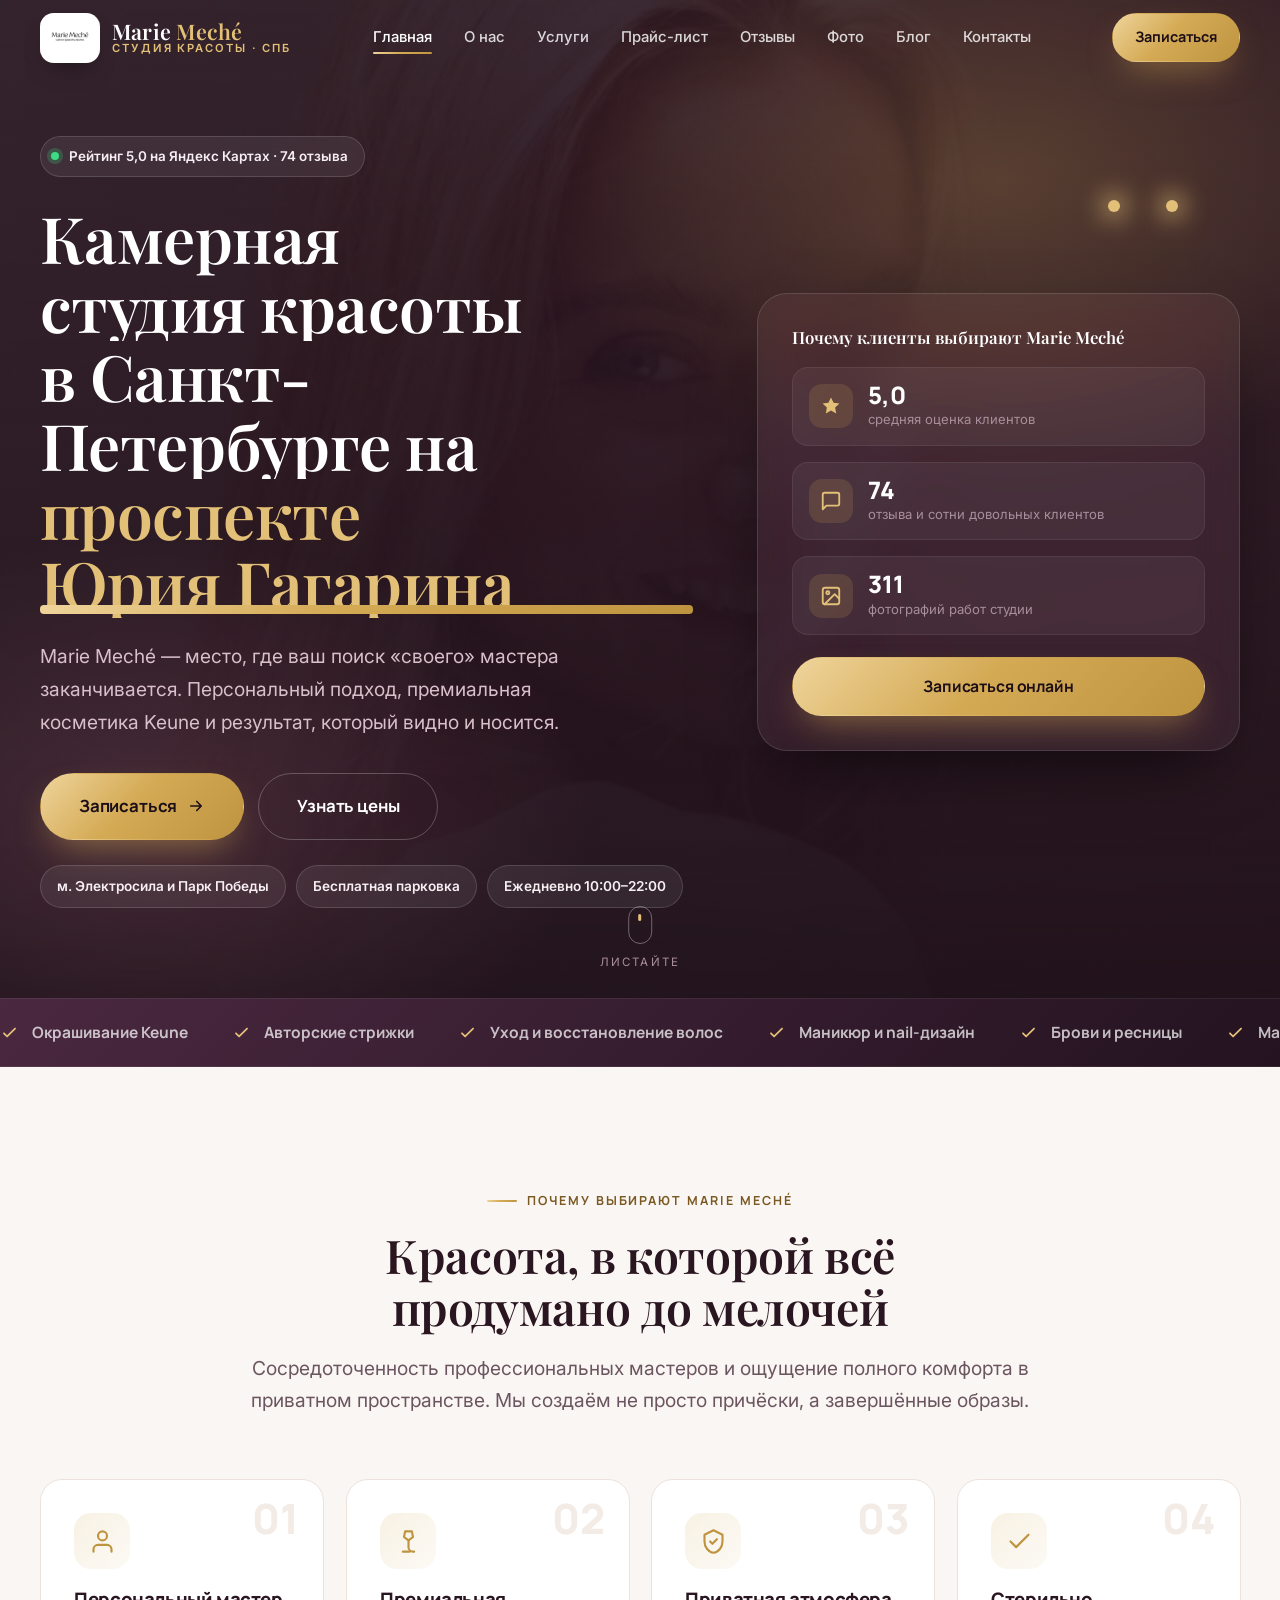
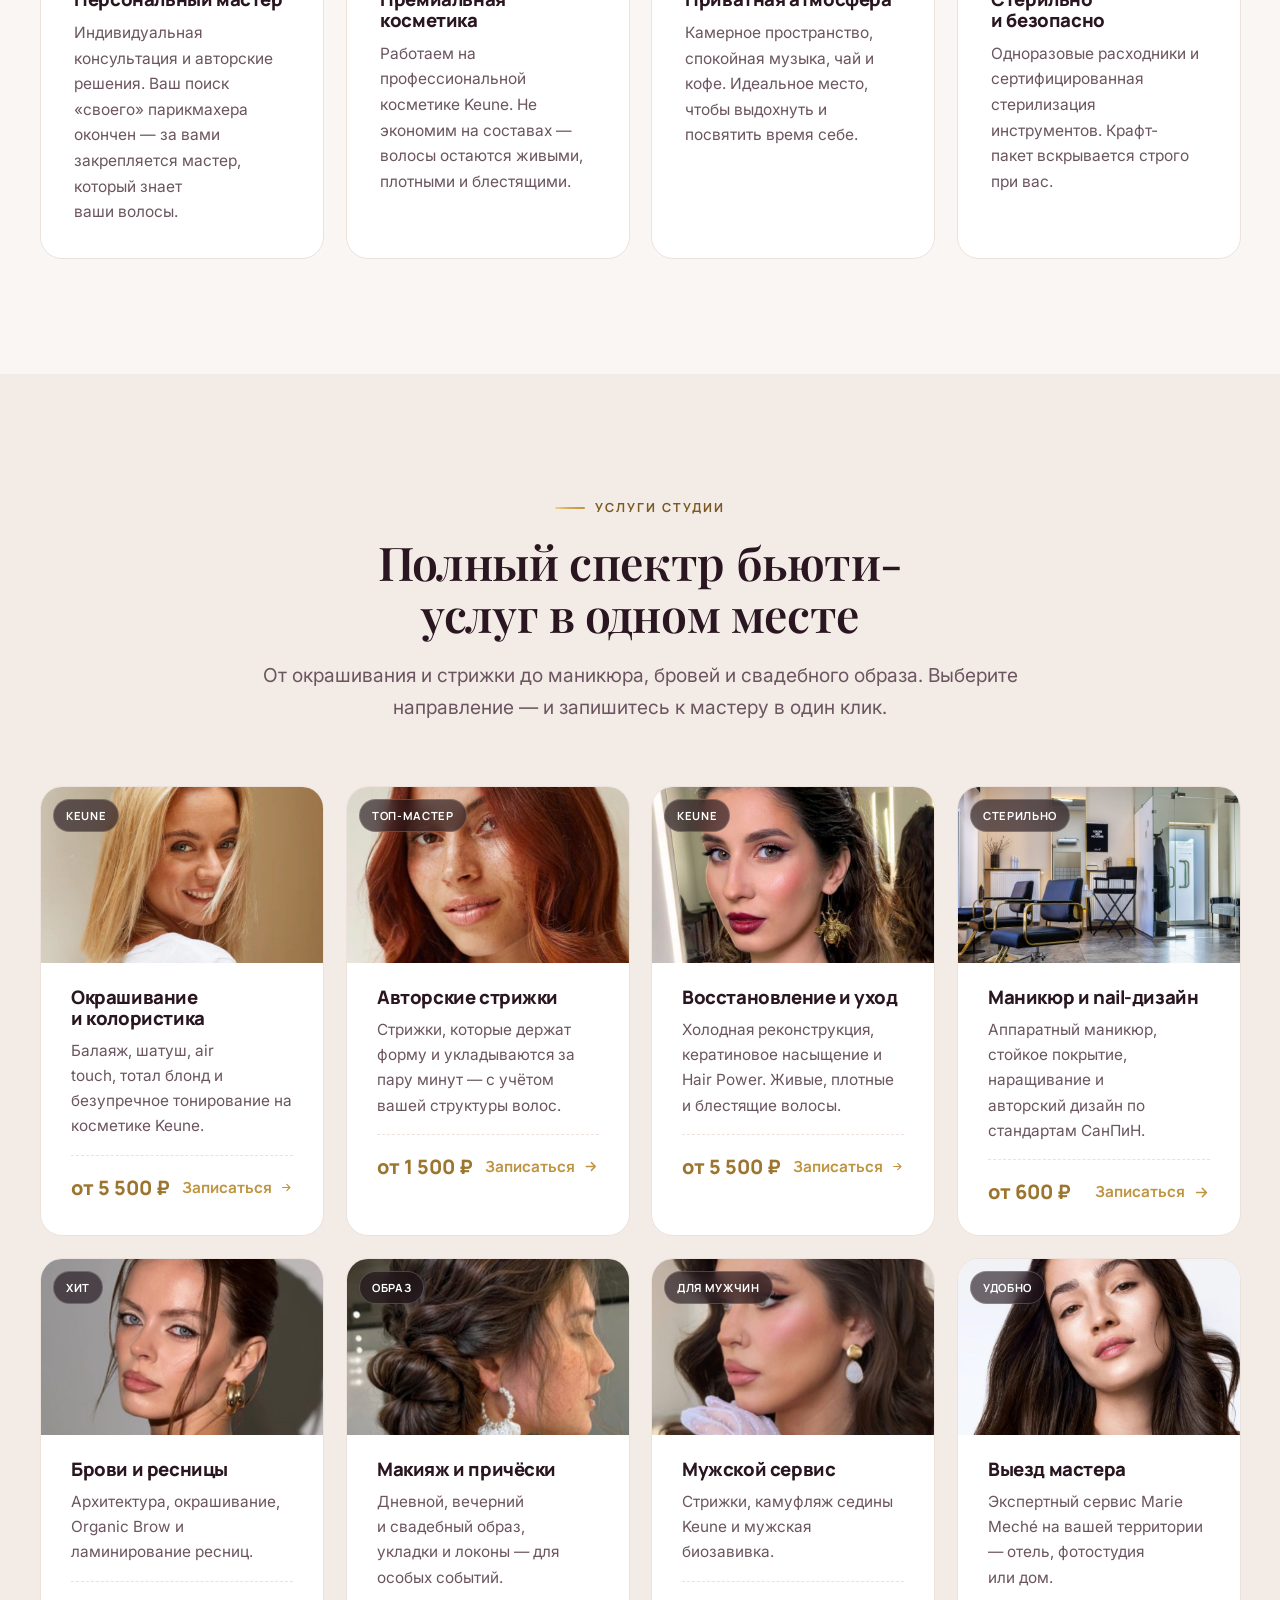
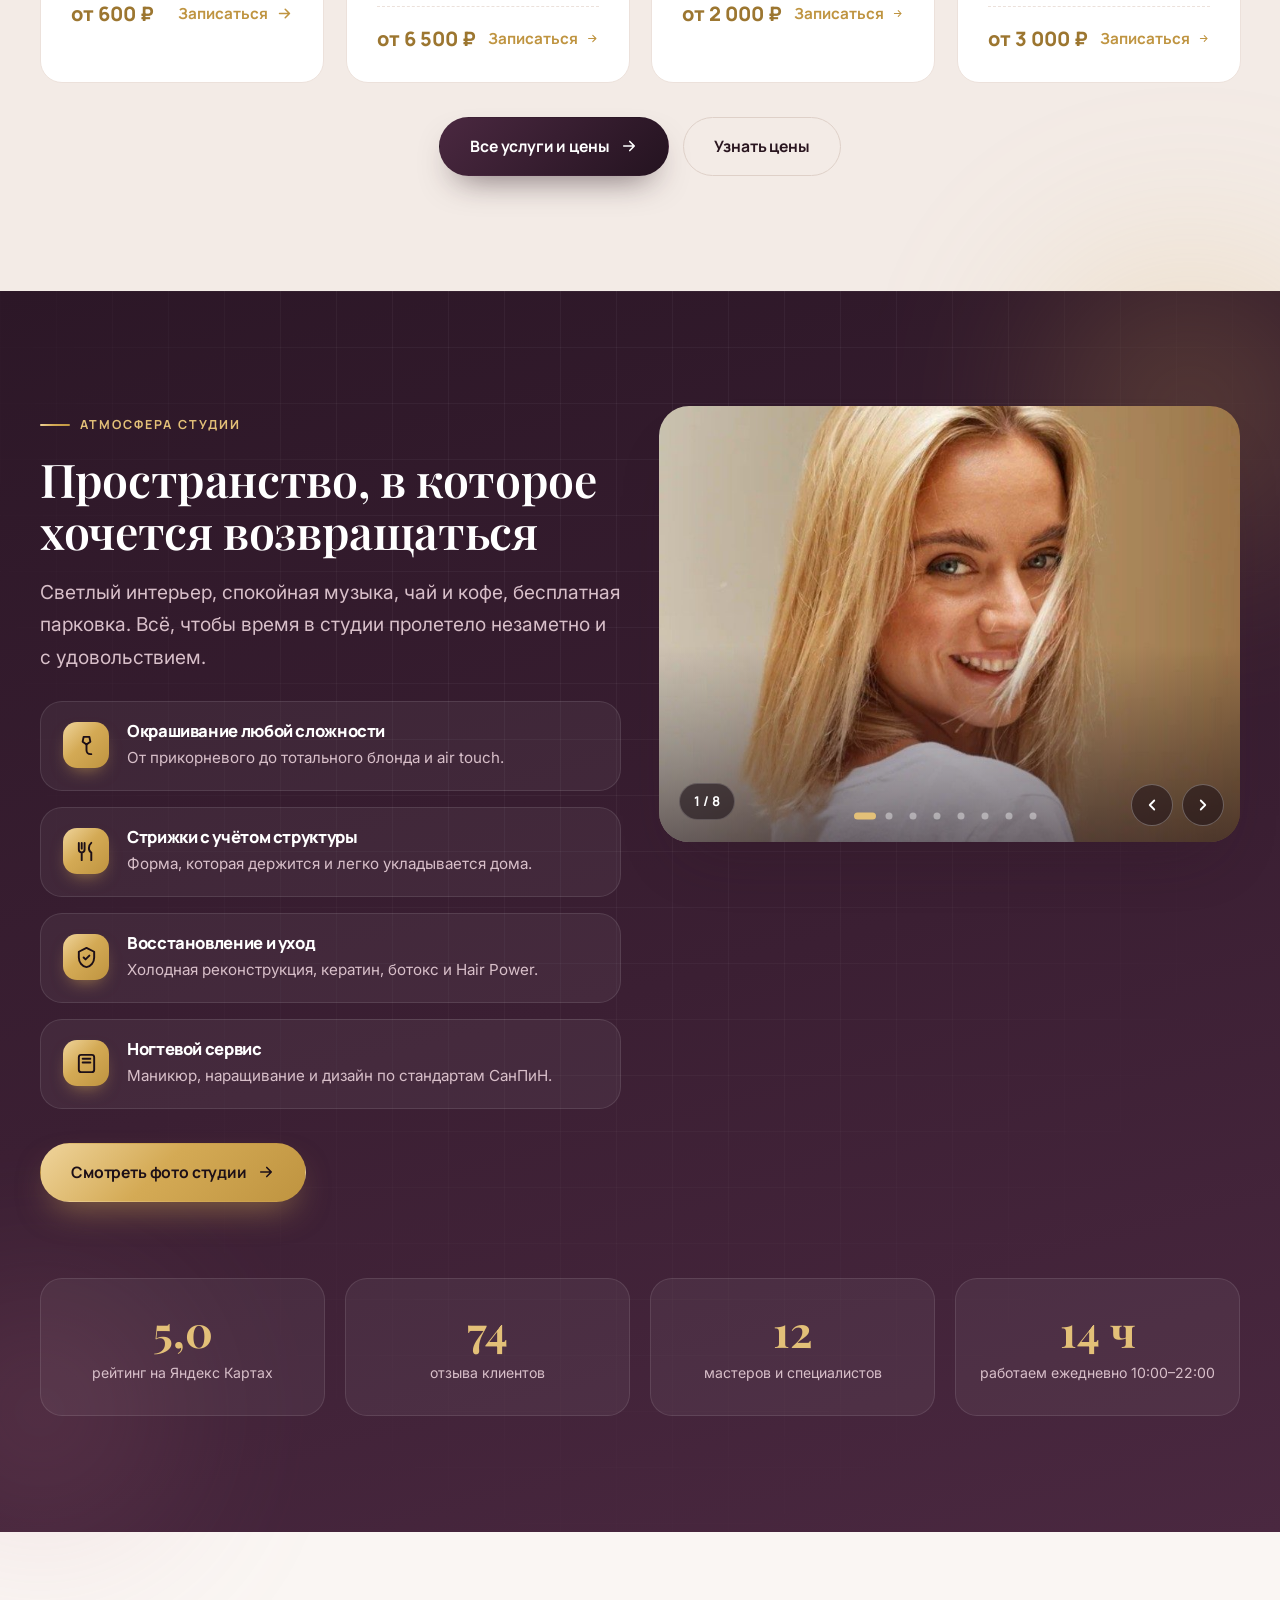
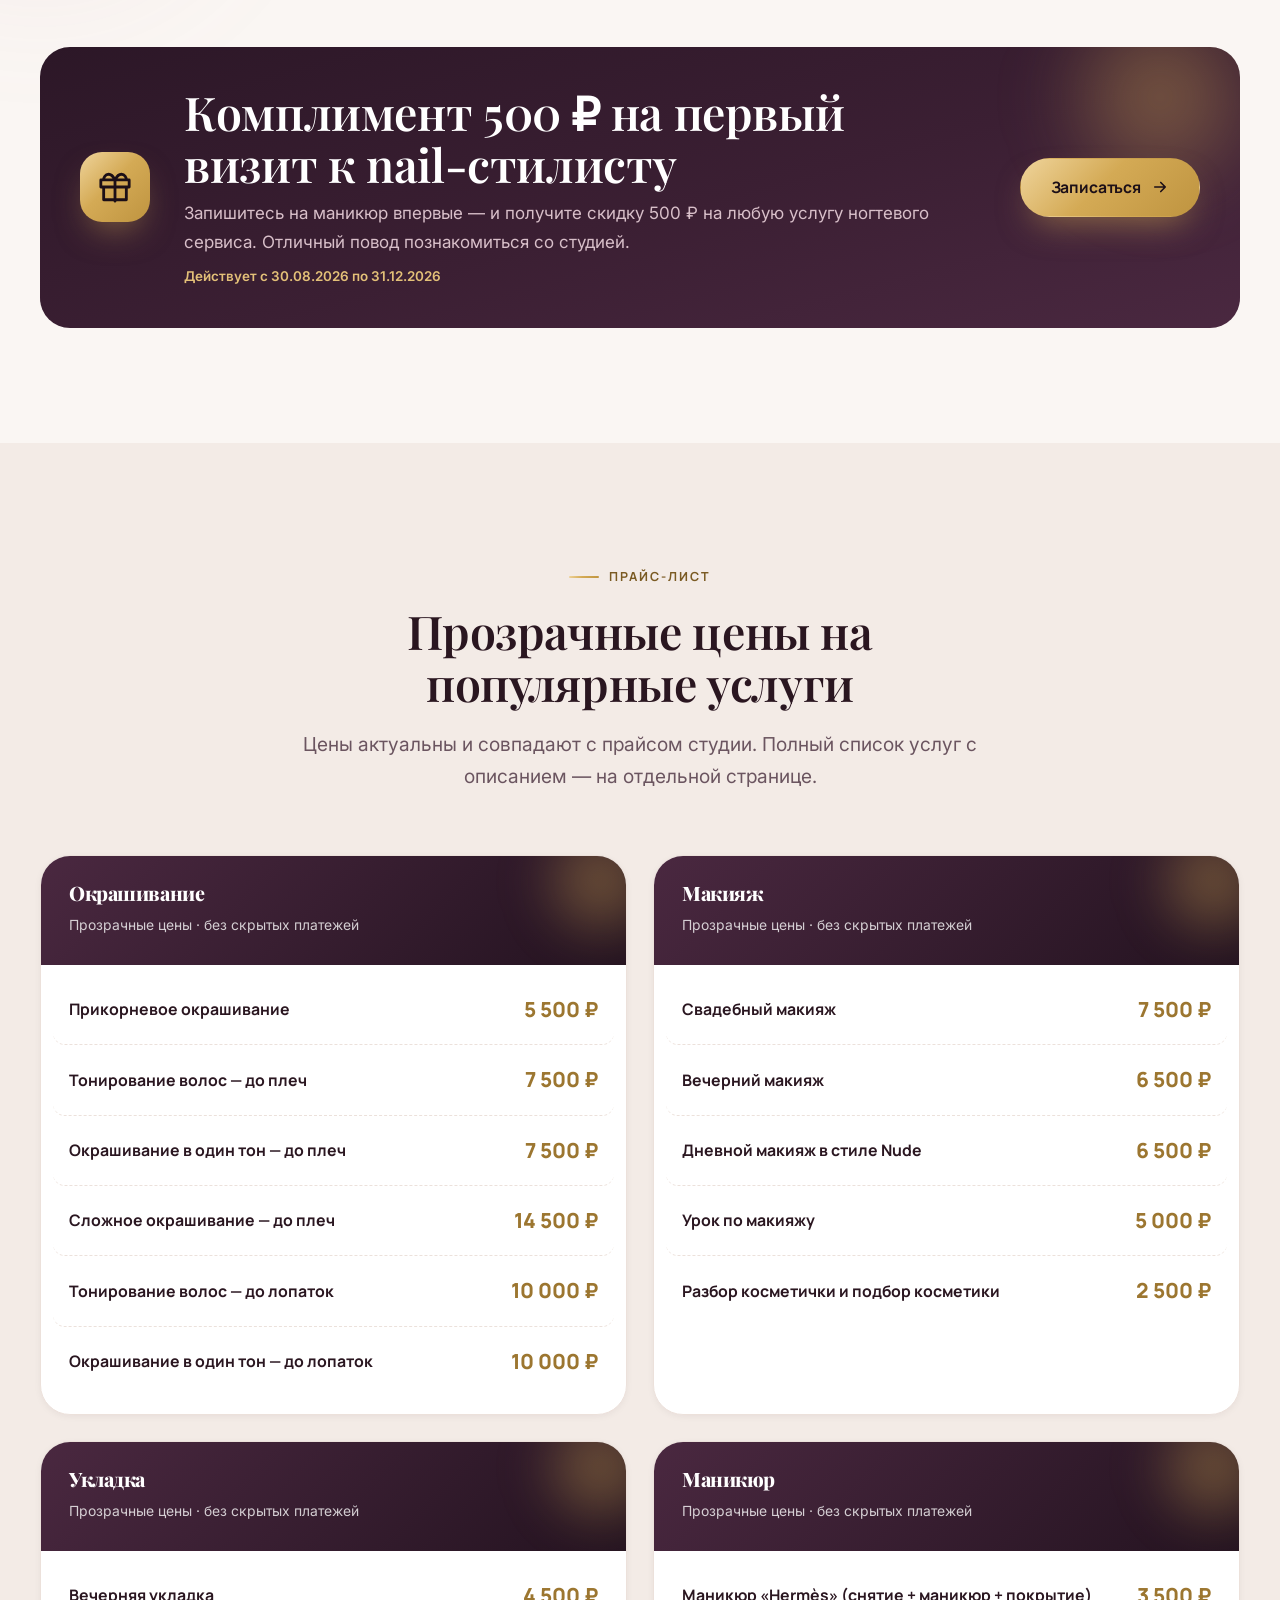
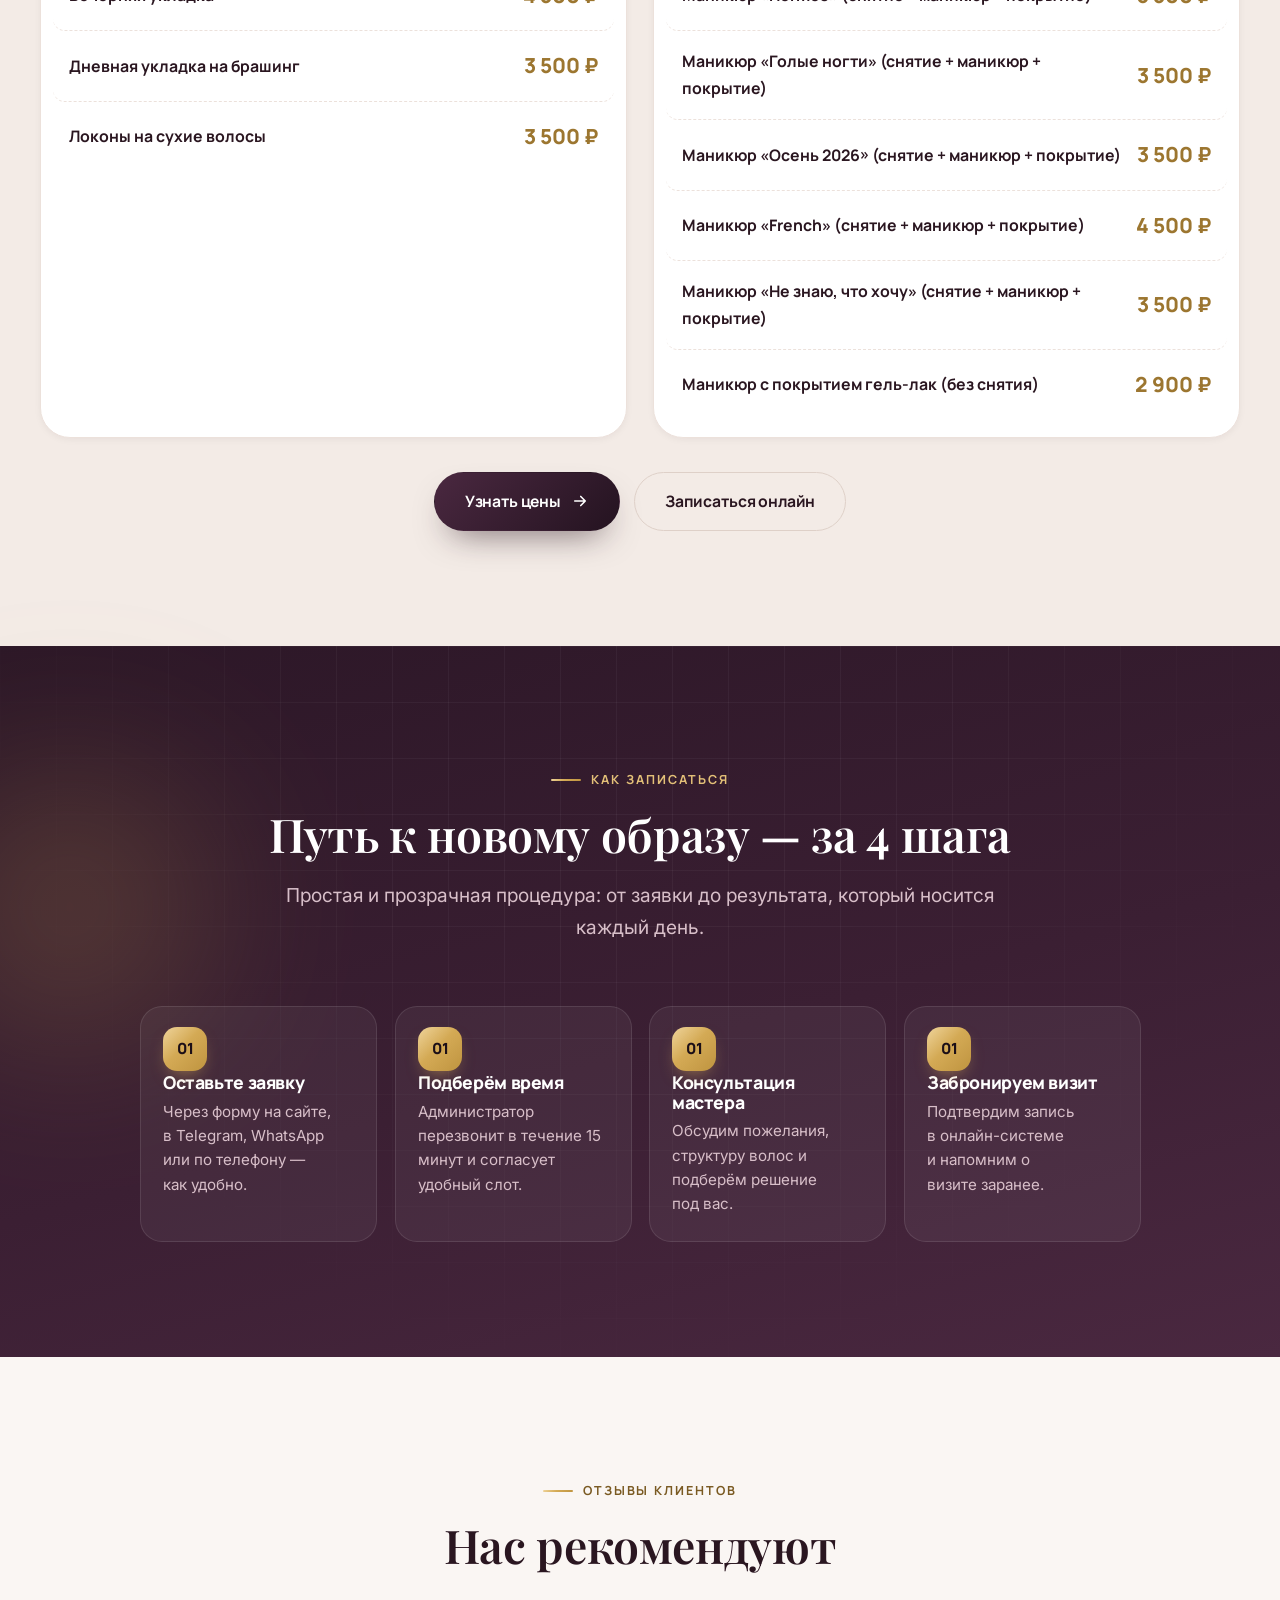
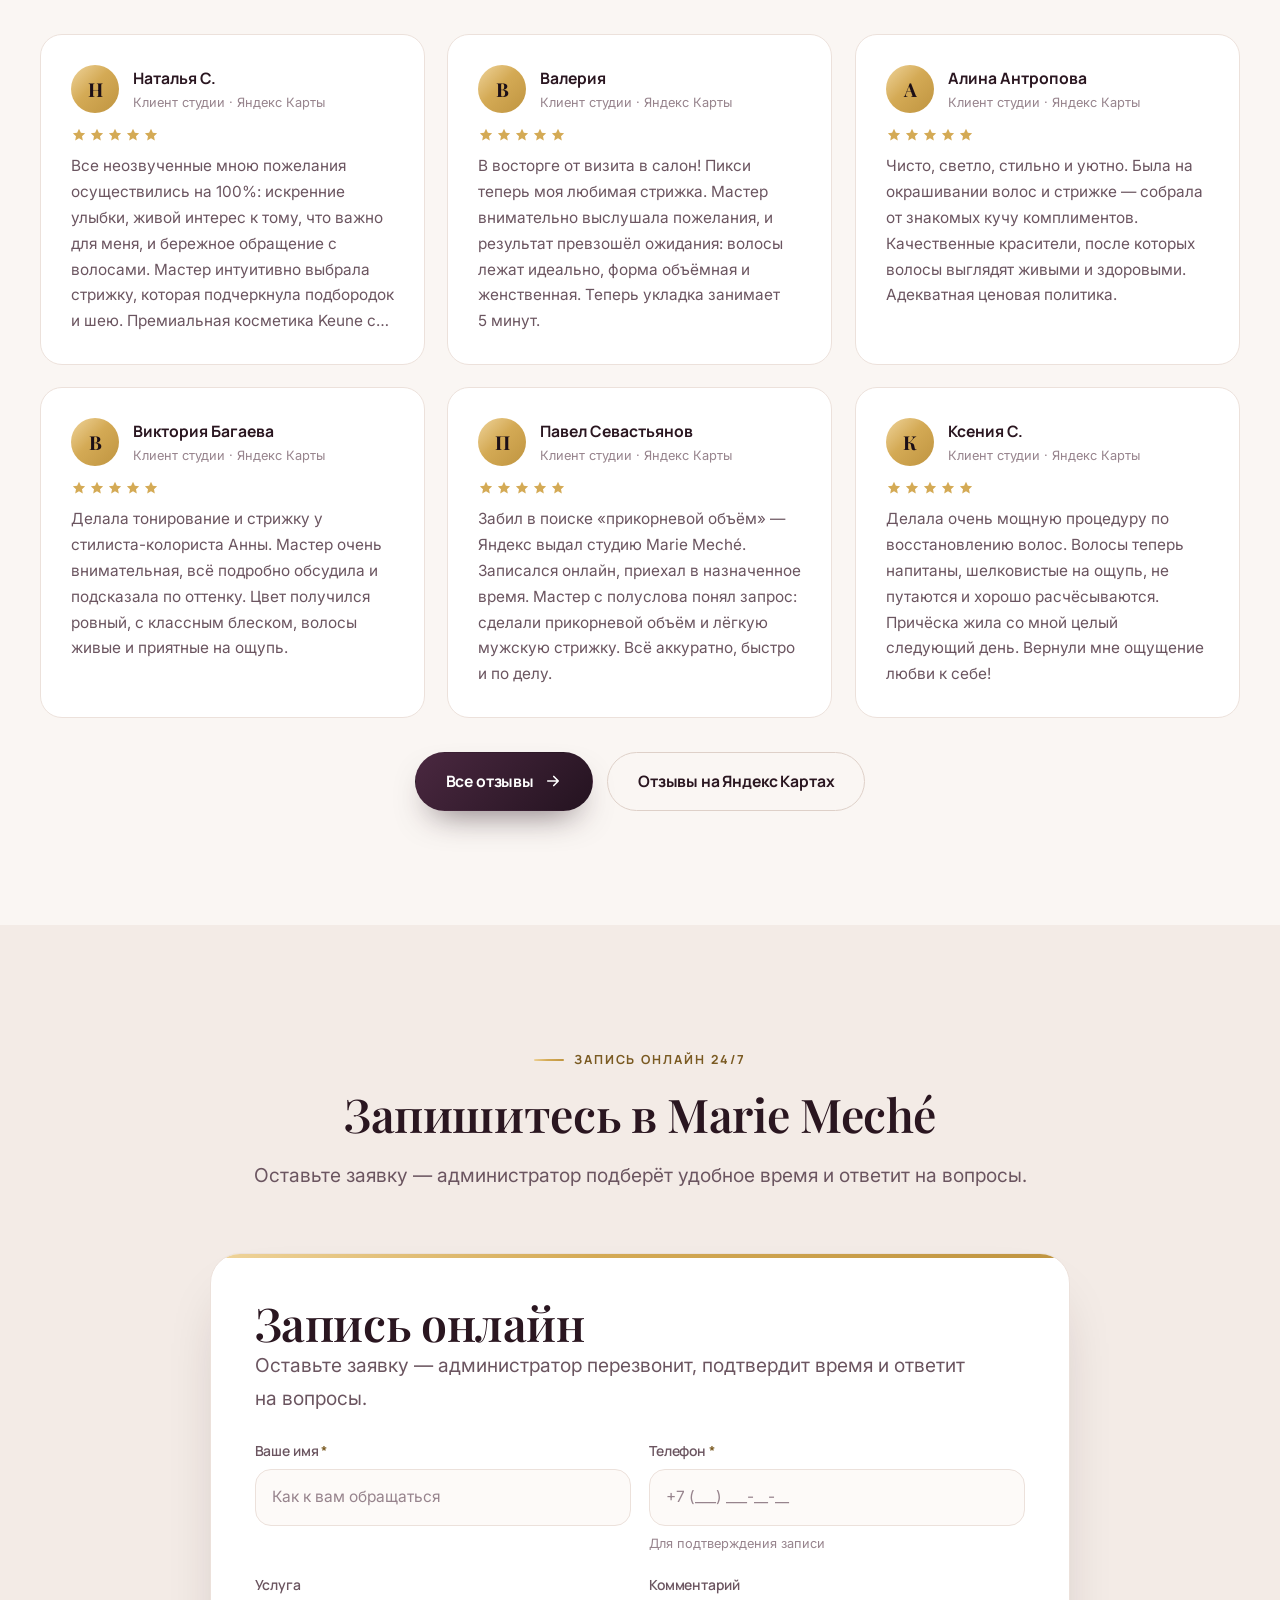
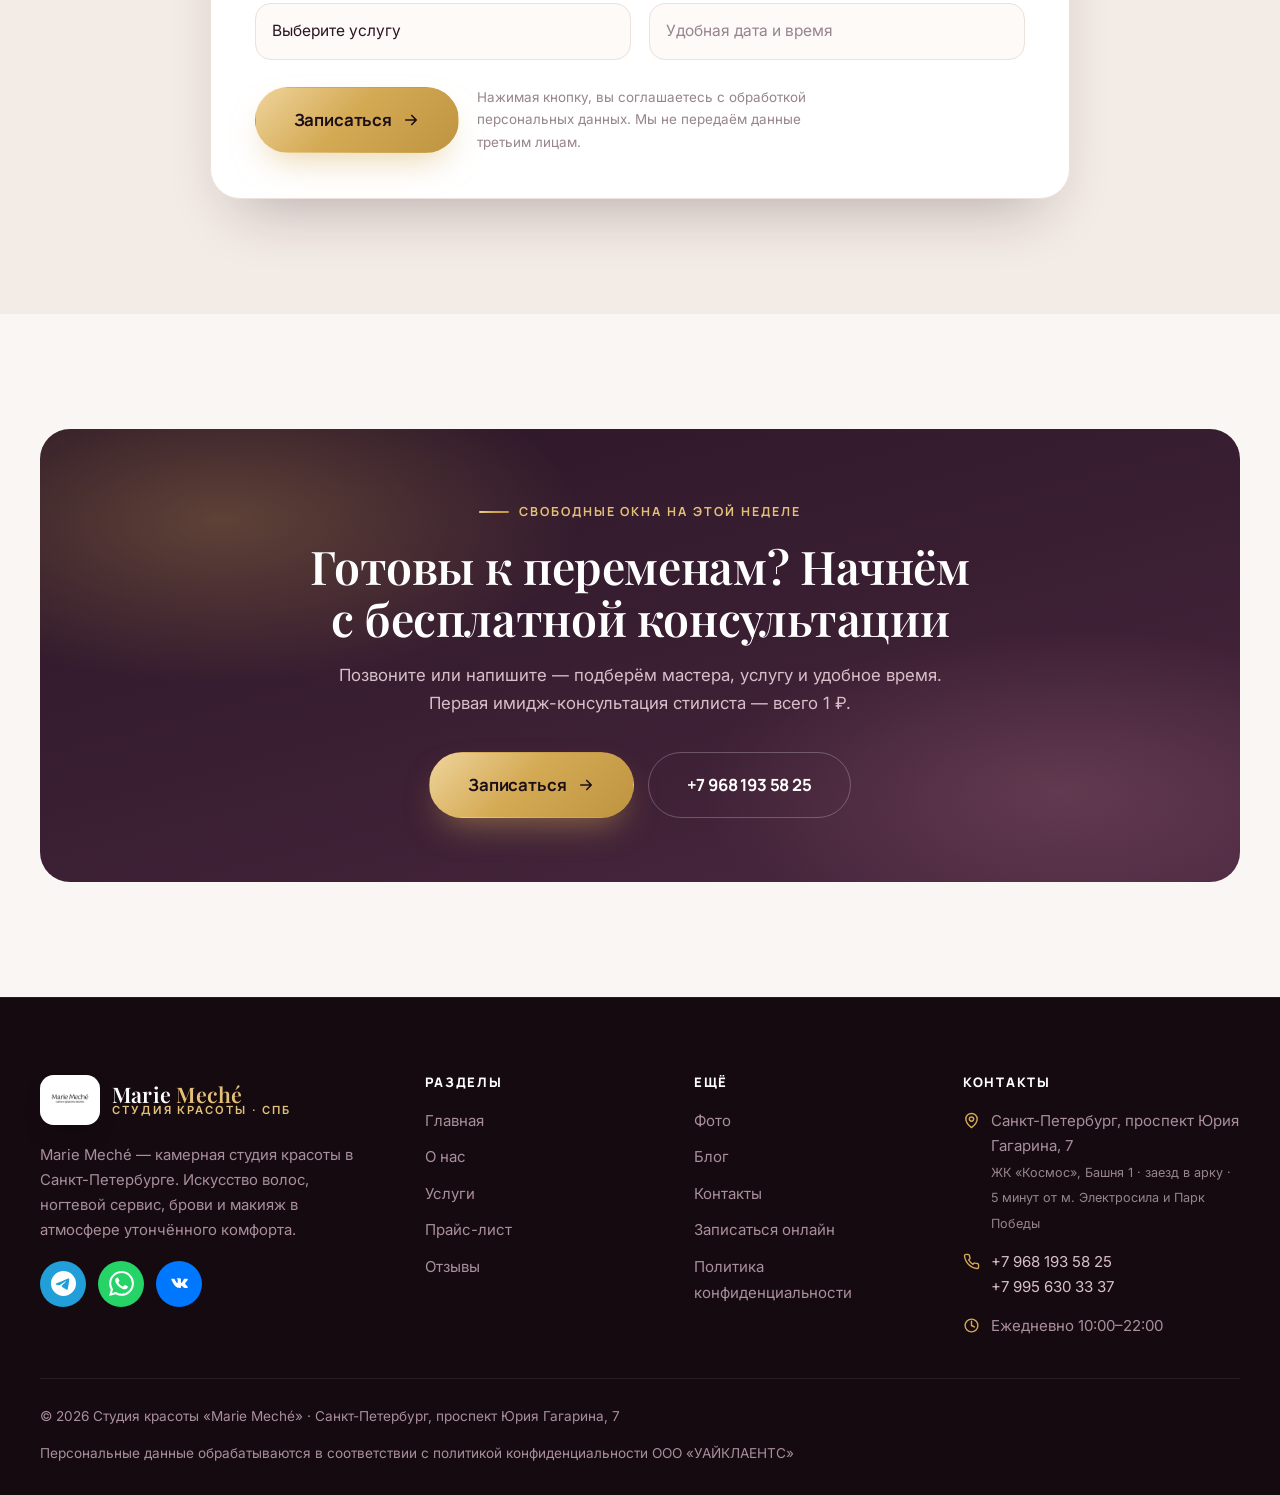
==== commit 4817b8d1: "feat: footer messenger logos (Telegram/WhatsApp/VK) + 50 gallery photos on photo page" ====
--- a/index.html
+++ b/index.html
@@ -9,7 +9,7 @@
   <link rel="preconnect" href="https://fonts.googleapis.com">
   <link rel="preconnect" href="https://fonts.gstatic.com" crossorigin>
   <link href="https://fonts.googleapis.com/css2?family=Manrope:wght@500;600;700;800&family=Inter:wght@400;500;600;700&family=Playfair+Display:ital,wght@0,500;0,600;0,700;1,500&display=swap" rel="stylesheet">
-  <link rel="stylesheet" href="css/style.css?v=20261015">
+  <link rel="stylesheet" href="css/style.css?v=20261016">
   <link rel="icon" href="img/logo.png">
   <link rel="apple-touch-icon" href="img/logo.png">
   <link rel="canonical" href="https://system785.github.io/marie-meche/">
@@ -541,9 +541,9 @@
       </a>
         <p class="footer-about">Marie Meché — камерная студия красоты в Санкт-Петербурге. Искусство волос, ногтевой сервис, брови и макияж в атмосфере утончённого комфорта.</p>
         <div class="socials" style="margin-top:18px">
-          <a class="social-btn" href="https://t.me/mariemechee" target="_blank" rel="noopener">Telegram</a>
-          <a class="social-btn" href="https://wa.me/79956303337" target="_blank" rel="noopener">WhatsApp</a>
-          <a class="social-btn" href="https://vk.ru/marie_meche" target="_blank" rel="noopener">ВКонтакте</a>
+          <a class="social-btn tg" href="https://t.me/mariemechee" target="_blank" rel="noopener" title="Telegram" aria-label="Мы в Telegram"><svg viewBox="0 0 24 24" fill="currentColor" aria-hidden="true" focusable="false"><path d="M11.944 0A12 12 0 0 0 0 12a12 12 0 0 0 12 12 12 12 0 0 0 12-12A12 12 0 0 0 12 0a12 12 0 0 0-.056 0zm4.962 7.224c.1-.002.321.023.465.14a.506.506 0 0 1 .171.325c.016.093.036.306.02.472-.18 1.898-.962 6.502-1.36 8.627-.168.9-.499 1.201-.82 1.23-.696.065-1.225-.46-1.9-.902-1.056-.693-1.653-1.124-2.678-1.8-1.185-.78-.417-1.21.258-1.91.177-.184 3.247-2.977 3.307-3.23.007-.032.014-.15-.056-.212s-.174-.041-.249-.024c-.106.024-1.793 1.14-5.061 3.345-.48.33-.913.49-1.302.48-.428-.008-1.252-.241-1.865-.44-.752-.245-1.349-.374-1.297-.789.027-.216.325-.437.893-.663 3.498-1.524 5.83-2.529 6.998-3.014 3.332-1.386 4.025-1.627 4.476-1.635z"/></svg><span class="sr-only">Telegram</span></a>
+          <a class="social-btn wa" href="https://wa.me/79956303337" target="_blank" rel="noopener" title="WhatsApp" aria-label="Мы в WhatsApp"><svg viewBox="0 0 24 24" fill="currentColor" aria-hidden="true" focusable="false"><path d="M17.472 14.382c-.297-.149-1.758-.867-2.03-.967-.273-.099-.471-.148-.67.15-.197.297-.767.966-.94 1.164-.173.199-.347.223-.644.075-.297-.15-1.255-.463-2.39-1.475-.883-.788-1.48-1.761-1.653-2.059-.173-.297-.018-.458.13-.606.134-.133.298-.347.446-.52.149-.174.198-.298.298-.497.099-.198.05-.371-.025-.52-.075-.149-.669-1.612-.916-2.207-.242-.579-.487-.5-.669-.51-.173-.008-.371-.01-.57-.01-.198 0-.52.074-.792.372-.272.297-1.04 1.016-1.04 2.479 0 1.462 1.065 2.875 1.213 3.074.149.198 2.096 3.2 5.077 4.487.709.306 1.262.489 1.694.625.712.227 1.36.195 1.871.118.571-.085 1.758-.719 2.006-1.413.248-.694.248-1.289.173-1.413-.074-.124-.272-.198-.57-.347m-5.421 7.403h-.004a9.87 9.87 0 01-5.031-1.378l-.361-.214-3.741.982.998-3.648-.235-.374a9.86 9.86 0 01-1.51-5.26c.001-5.45 4.436-9.884 9.888-9.884 2.64 0 5.122 1.03 6.988 2.898a9.825 9.825 0 012.893 6.994c-.003 5.45-4.437 9.884-9.885 9.884m8.413-18.297A11.815 11.815 0 0012.05 0C5.495 0 .16 5.335.157 11.892c0 2.096.547 4.142 1.588 5.945L.057 24l6.305-1.654a11.882 11.882 0 005.683 1.448h.005c6.554 0 11.89-5.335 11.893-11.893a11.821 11.821 0 00-3.48-8.413Z"/></svg><span class="sr-only">WhatsApp</span></a>
+          <a class="social-btn vk" href="https://vk.ru/marie_meche" target="_blank" rel="noopener" title="ВКонтакте" aria-label="Мы во ВКонтакте"><svg viewBox="0 0 24 24" fill="currentColor" aria-hidden="true" focusable="false"><path d="M12.785 16.241s.288-.032.436-.194c.136-.148.132-.427.132-.427s-.02-1.304.576-1.496c.588-.19 1.341 1.26 2.14 1.818.605.422 1.064.33 1.064.33l2.137-.03s1.117-.071.587-.964c-.043-.073-.308-.661-1.588-1.87-1.34-1.264-1.16-1.059.454-3.246.983-1.332 1.376-2.145 1.253-2.493-.117-.332-.84-.244-.84-.244l-2.406.015s-.178-.025-.31.056c-.13.079-.212.262-.212.262s-.382 1.03-.89 1.907c-1.07 1.85-1.499 1.948-1.674 1.832-.407-.267-.305-1.075-.305-1.649 0-1.793.267-2.54-.521-2.733-.262-.065-.454-.107-1.123-.114-.858-.009-1.585.003-1.996.208-.274.136-.485.44-.356.457.159.022.519.099.71.363.246.341.237 1.107.237 1.107s.142 2.11-.33 2.371c-.325.18-.77-.187-1.725-1.865-.489-.859-.859-1.81-.859-1.81s-.07-.176-.198-.272c-.154-.115-.37-.151-.37-.151l-2.286.015s-.343.01-.469.161c-.112.135-.009.413-.009.413s1.79 4.258 3.817 6.403c1.858 1.967 3.968 1.838 3.968 1.838z"/></svg><span class="sr-only">ВКонтакте</span></a>
         </div>
       </div>
 
@@ -592,6 +592,6 @@
   <svg viewBox="0 0 24 24" fill="none" stroke="currentColor" stroke-width="2.4" stroke-linecap="round" stroke-linejoin="round"><path d="m6 15 6-6 6 6"/></svg>
 </button>
 
-<script src="js/main.js?v=20261015"></script>
+<script src="js/main.js?v=20261016"></script>
 </body>
 </html>
--- a/css/style.css
+++ b/css/style.css
@@ -1427,25 +1427,34 @@
 .social-btn {
   display: inline-flex;
   align-items: center;
-  gap: 10px;
-  padding: 13px 22px;
-  border-radius: var(--r-pill);
-  background: var(--surface);
-  border: 1px solid var(--line);
-  font-family: var(--font-display);
-  font-weight: 700;
-  font-size: .93rem;
-  color: var(--ink);
-  transition: transform .4s var(--ease), background .4s, color .4s, border-color .4s, box-shadow .4s;
-}
-.social-btn svg { width: 20px; height: 20px; }
-.social-btn img { width: 20px; height: 20px; border-radius: 6px; display: block; }
+  justify-content: center;
+  width: 46px;
+  height: 46px;
+  border-radius: 50%;
+  color: #fff;
+  border: 0;
+  position: relative;
+  transition: transform .4s var(--ease), filter .4s, box-shadow .4s;
+}
+.social-btn svg { width: 25px; height: 25px; display: block; }
+.social-btn.tg { background: #229ED9; }
+.social-btn.wa { background: #25D366; }
+.social-btn.vk { background: #0077FF; }
 .social-btn:hover {
   transform: translateY(-4px);
-  background: var(--grad-amber);
-  color: var(--night-900);
-  border-color: transparent;
-  box-shadow: var(--sh-amber);
+  filter: brightness(1.08);
+  box-shadow: 0 10px 24px rgba(0, 0, 0, .32);
+}
+.social-btn:focus-visible { outline: 2px solid var(--amber-400); outline-offset: 3px; }
+
+.sr-only {
+  position: absolute;
+  width: 1px; height: 1px;
+  padding: 0; margin: -1px;
+  overflow: hidden;
+  clip: rect(0 0 0 0);
+  white-space: nowrap;
+  border: 0;
 }
 
 .company-card {
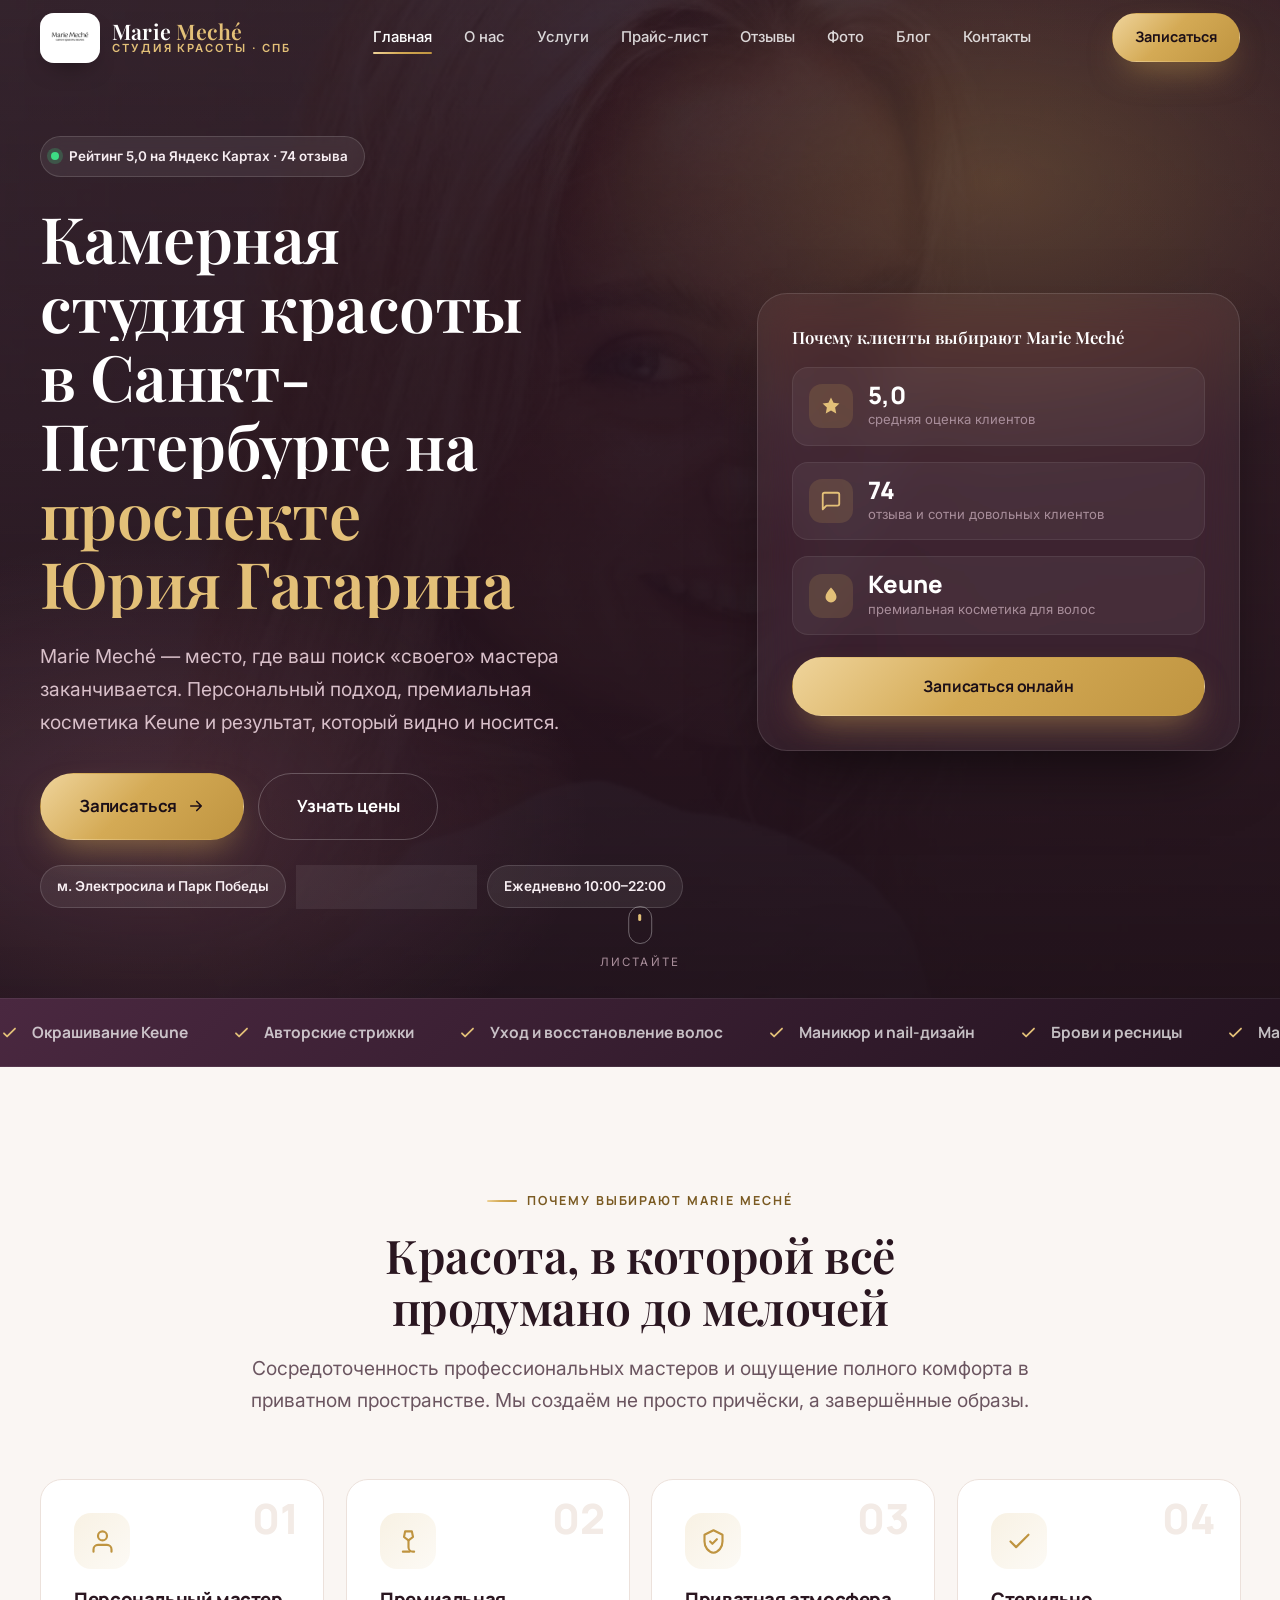
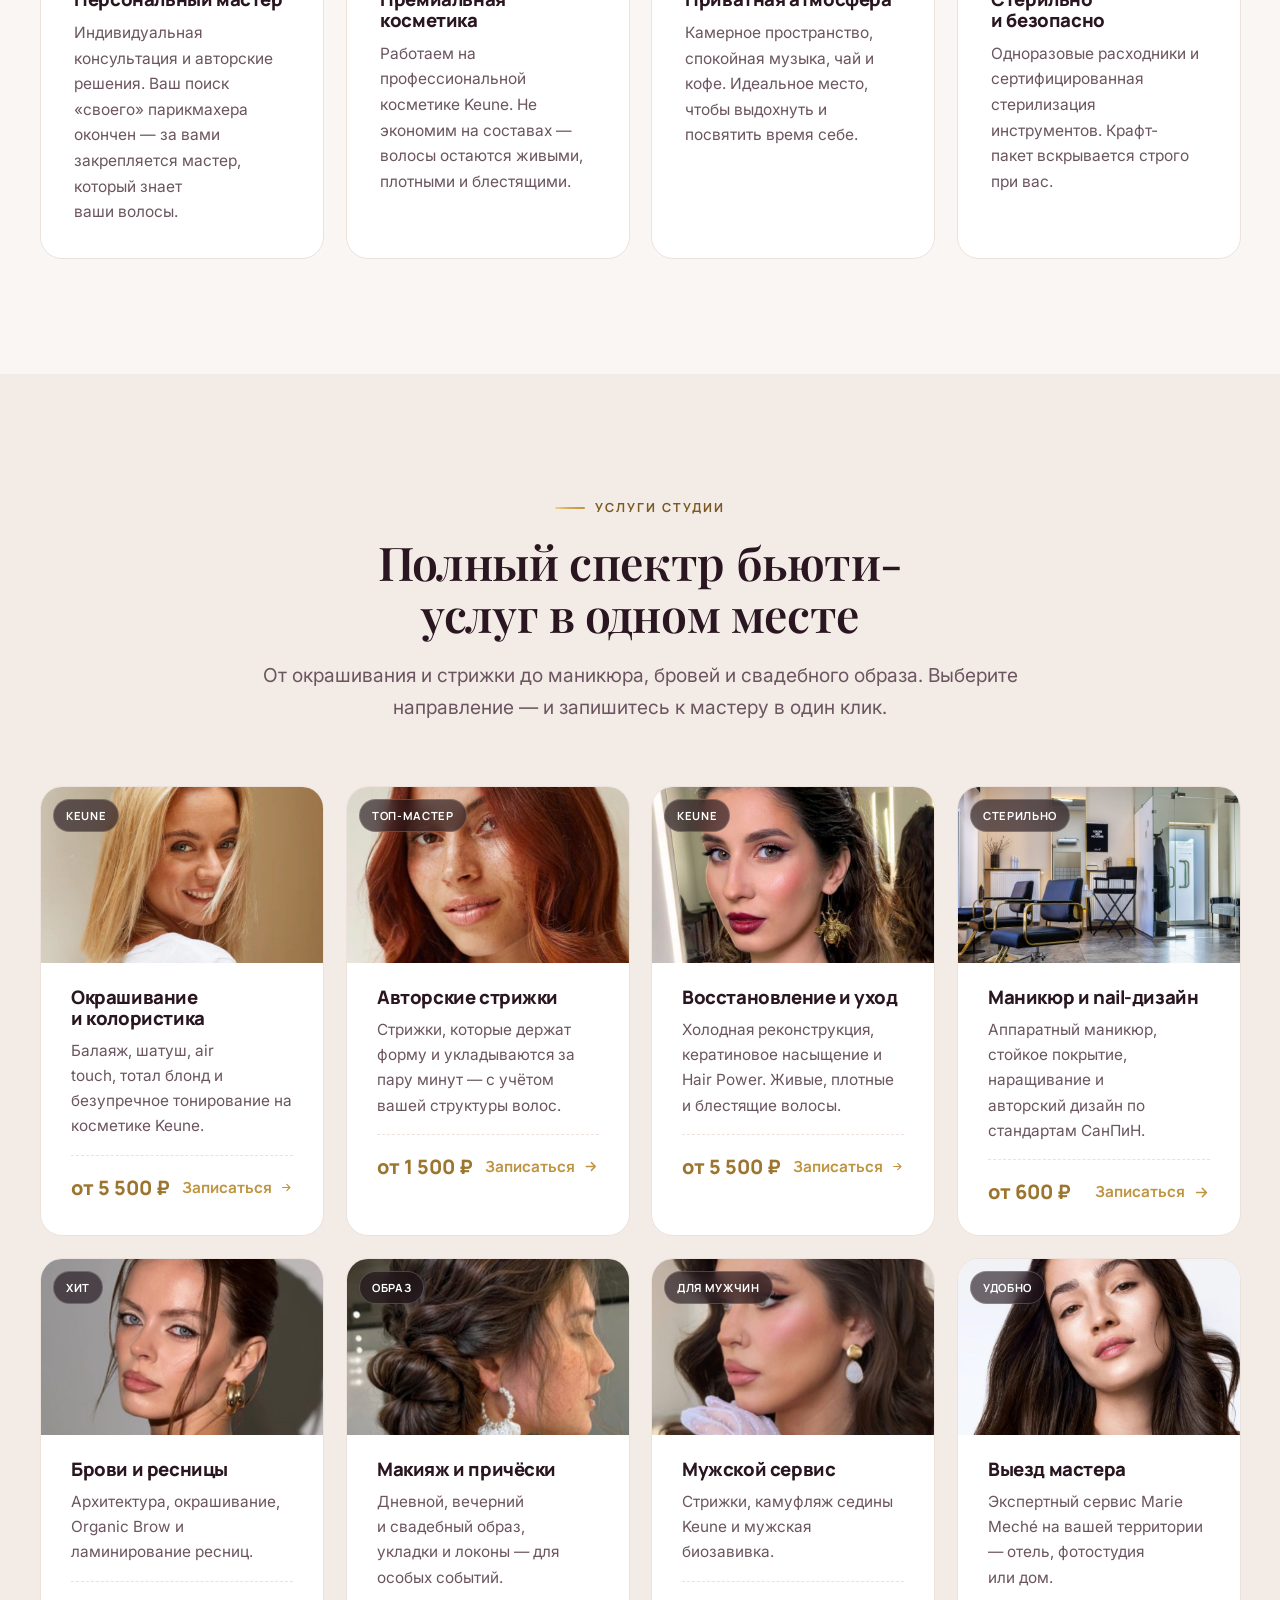
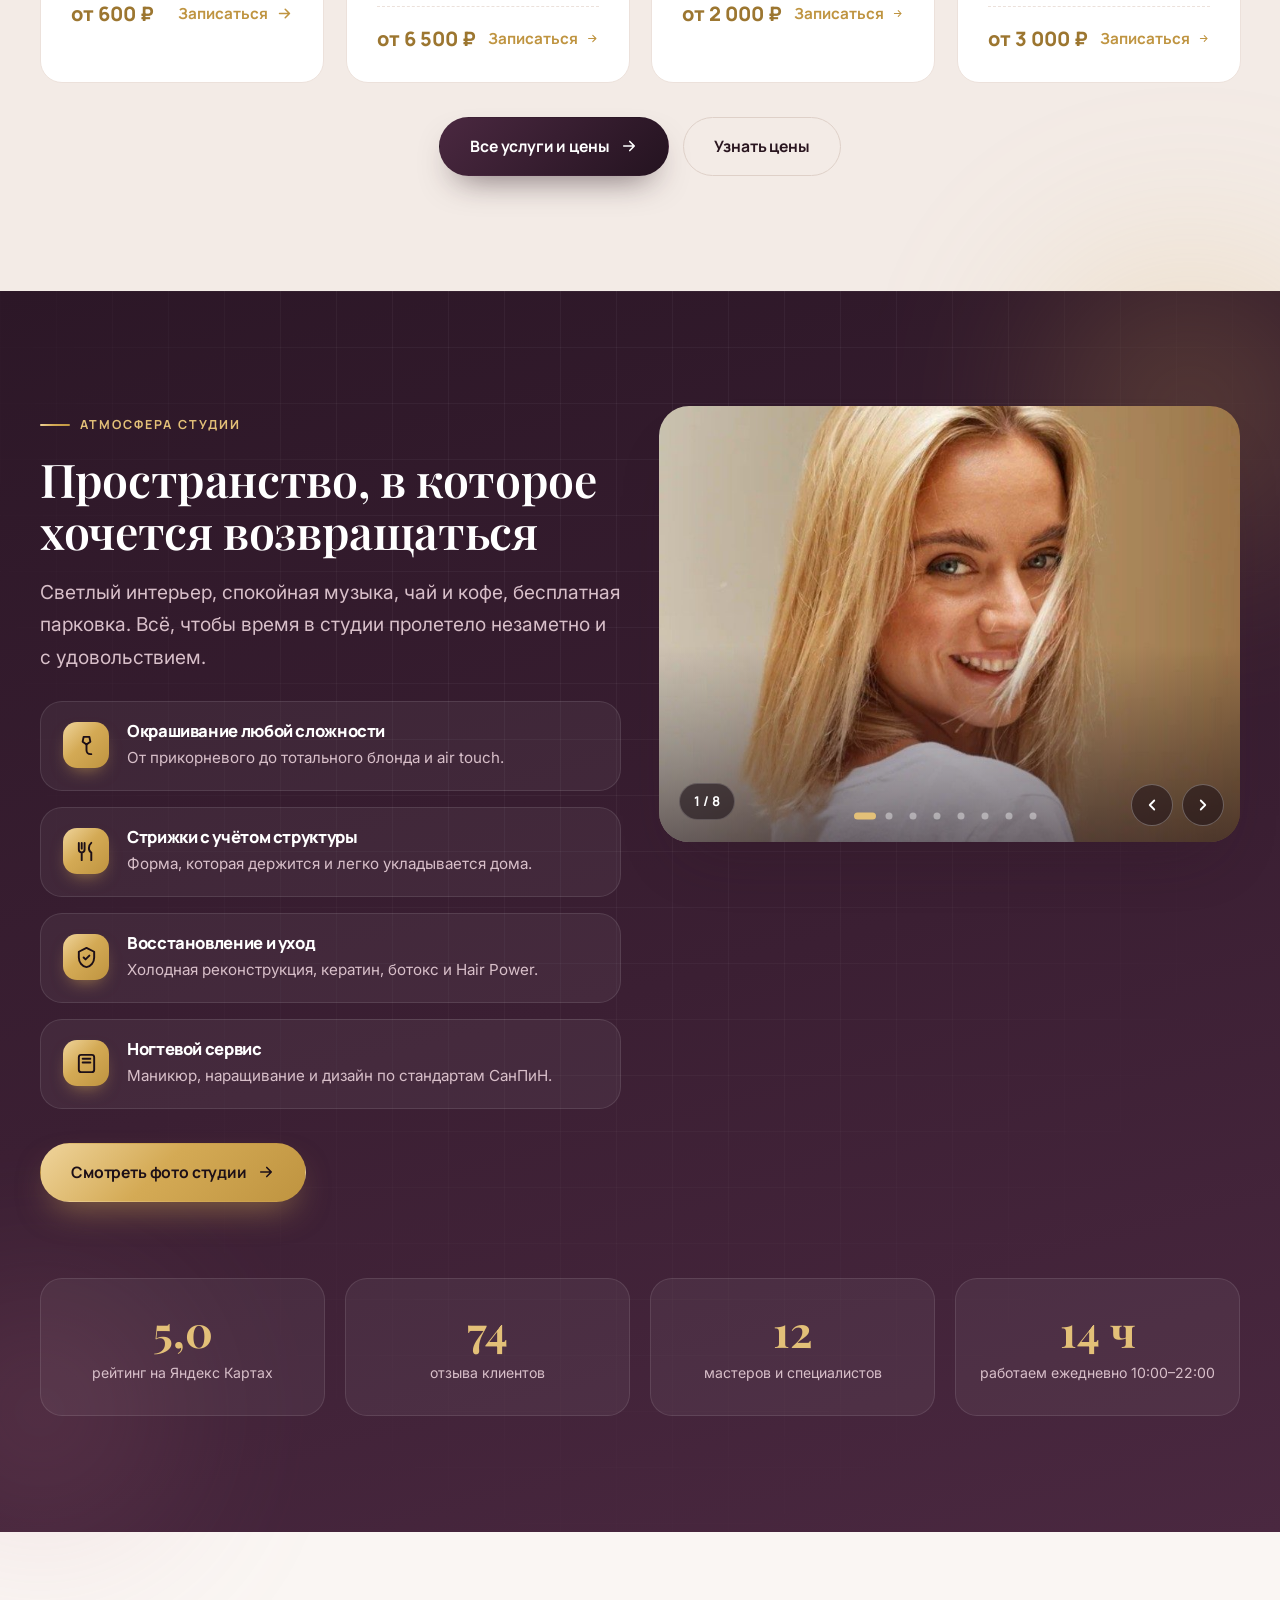
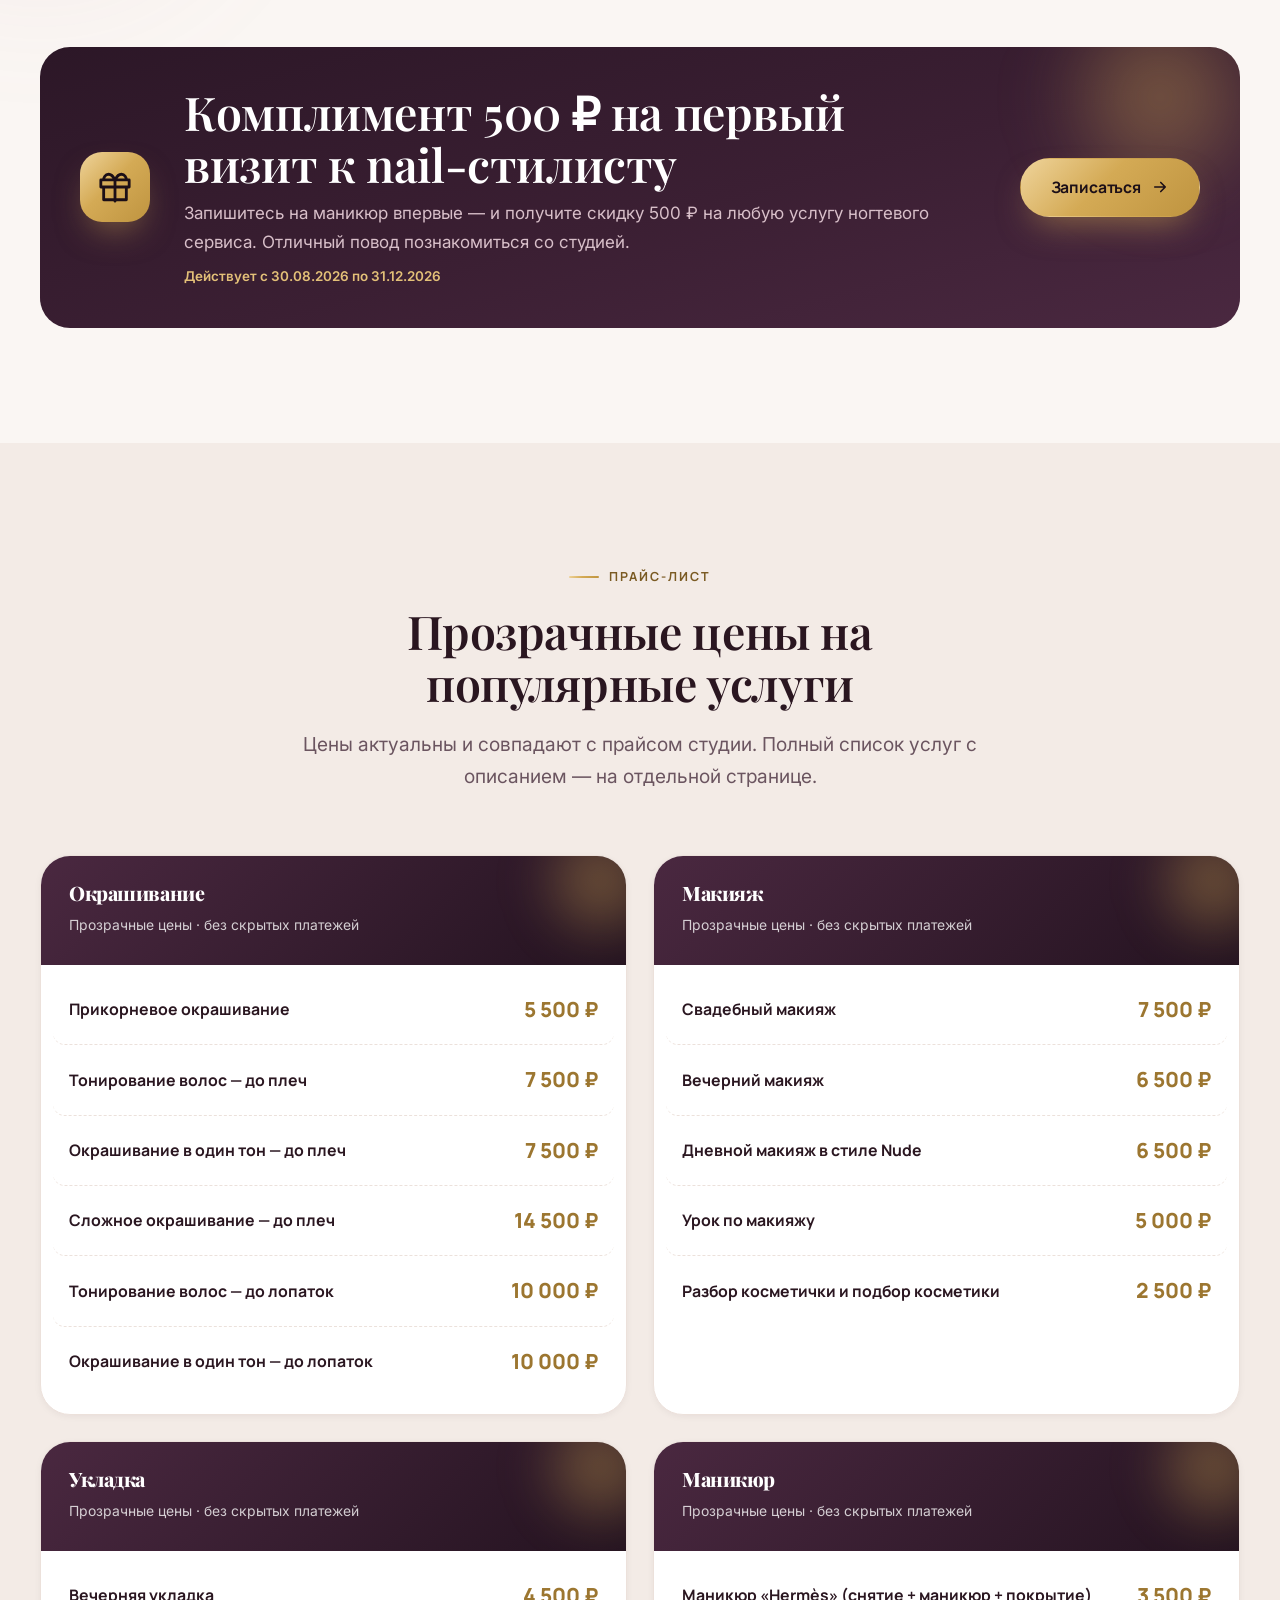
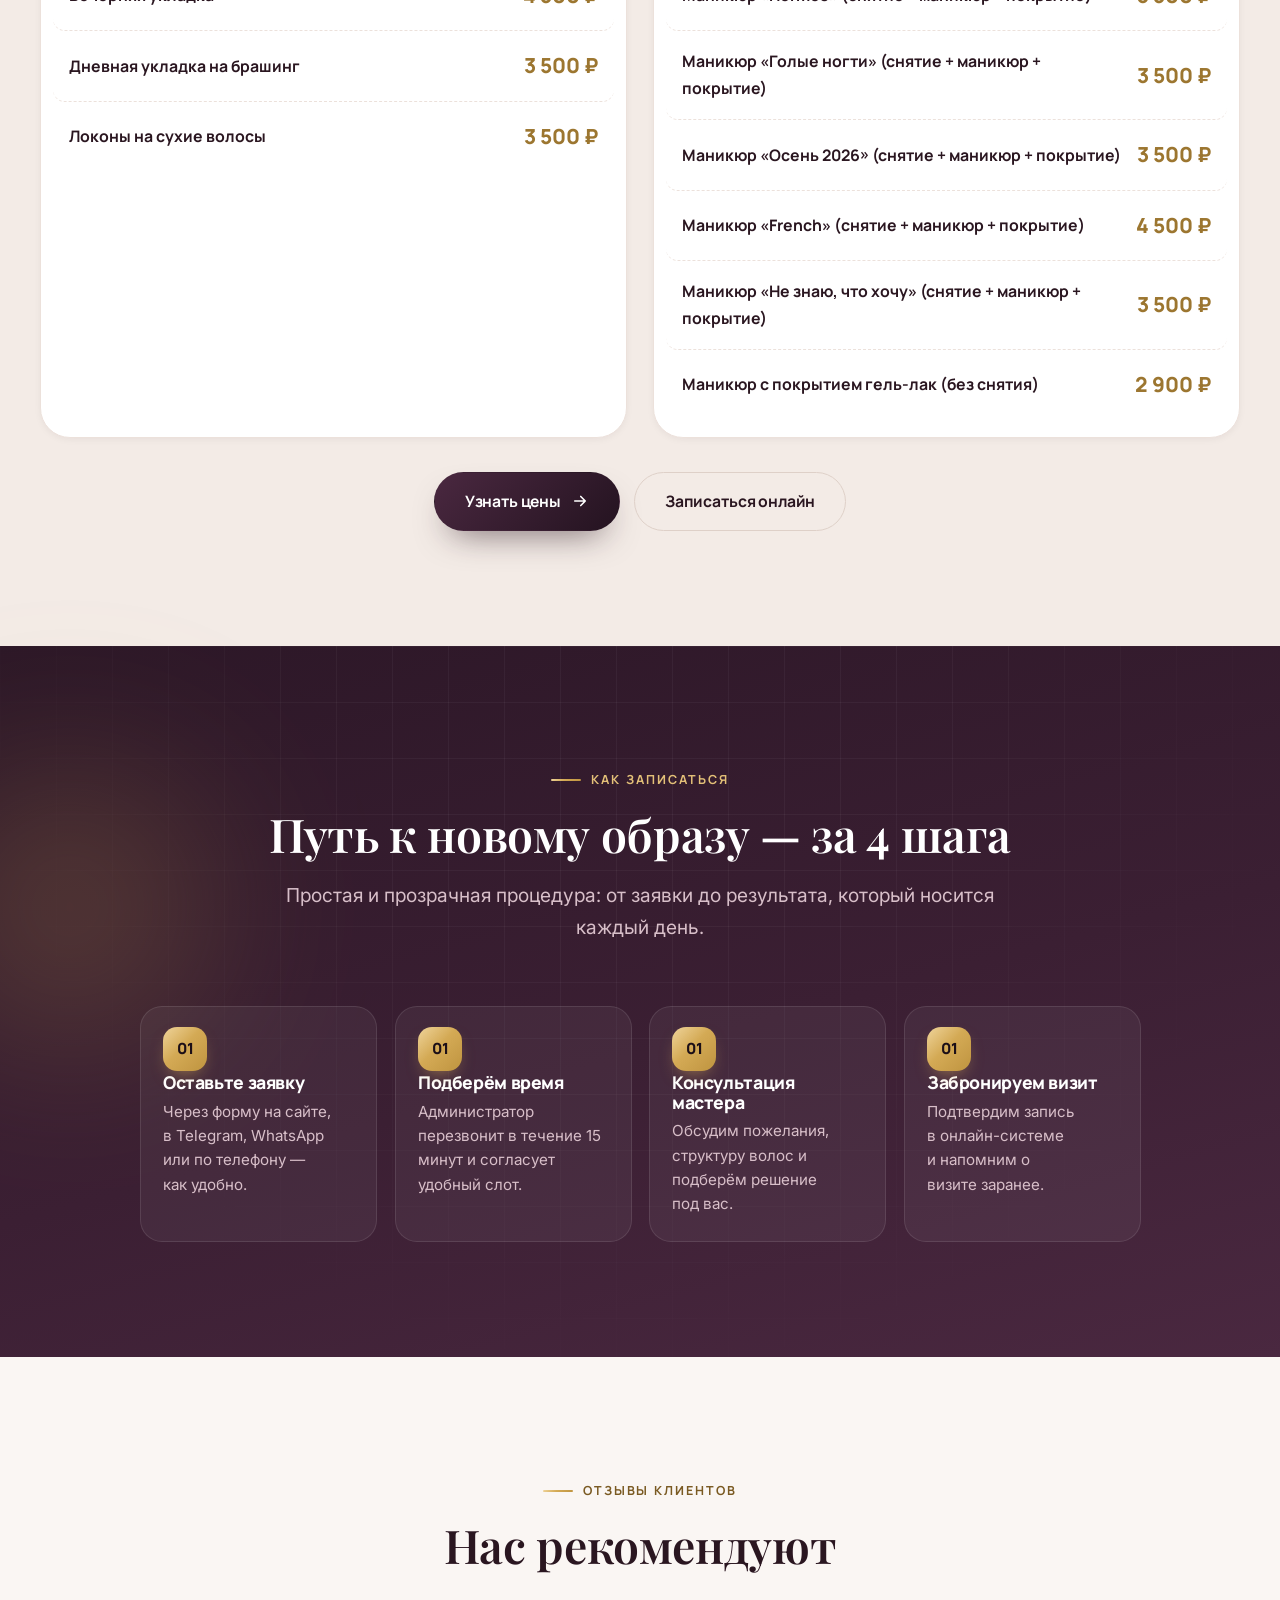
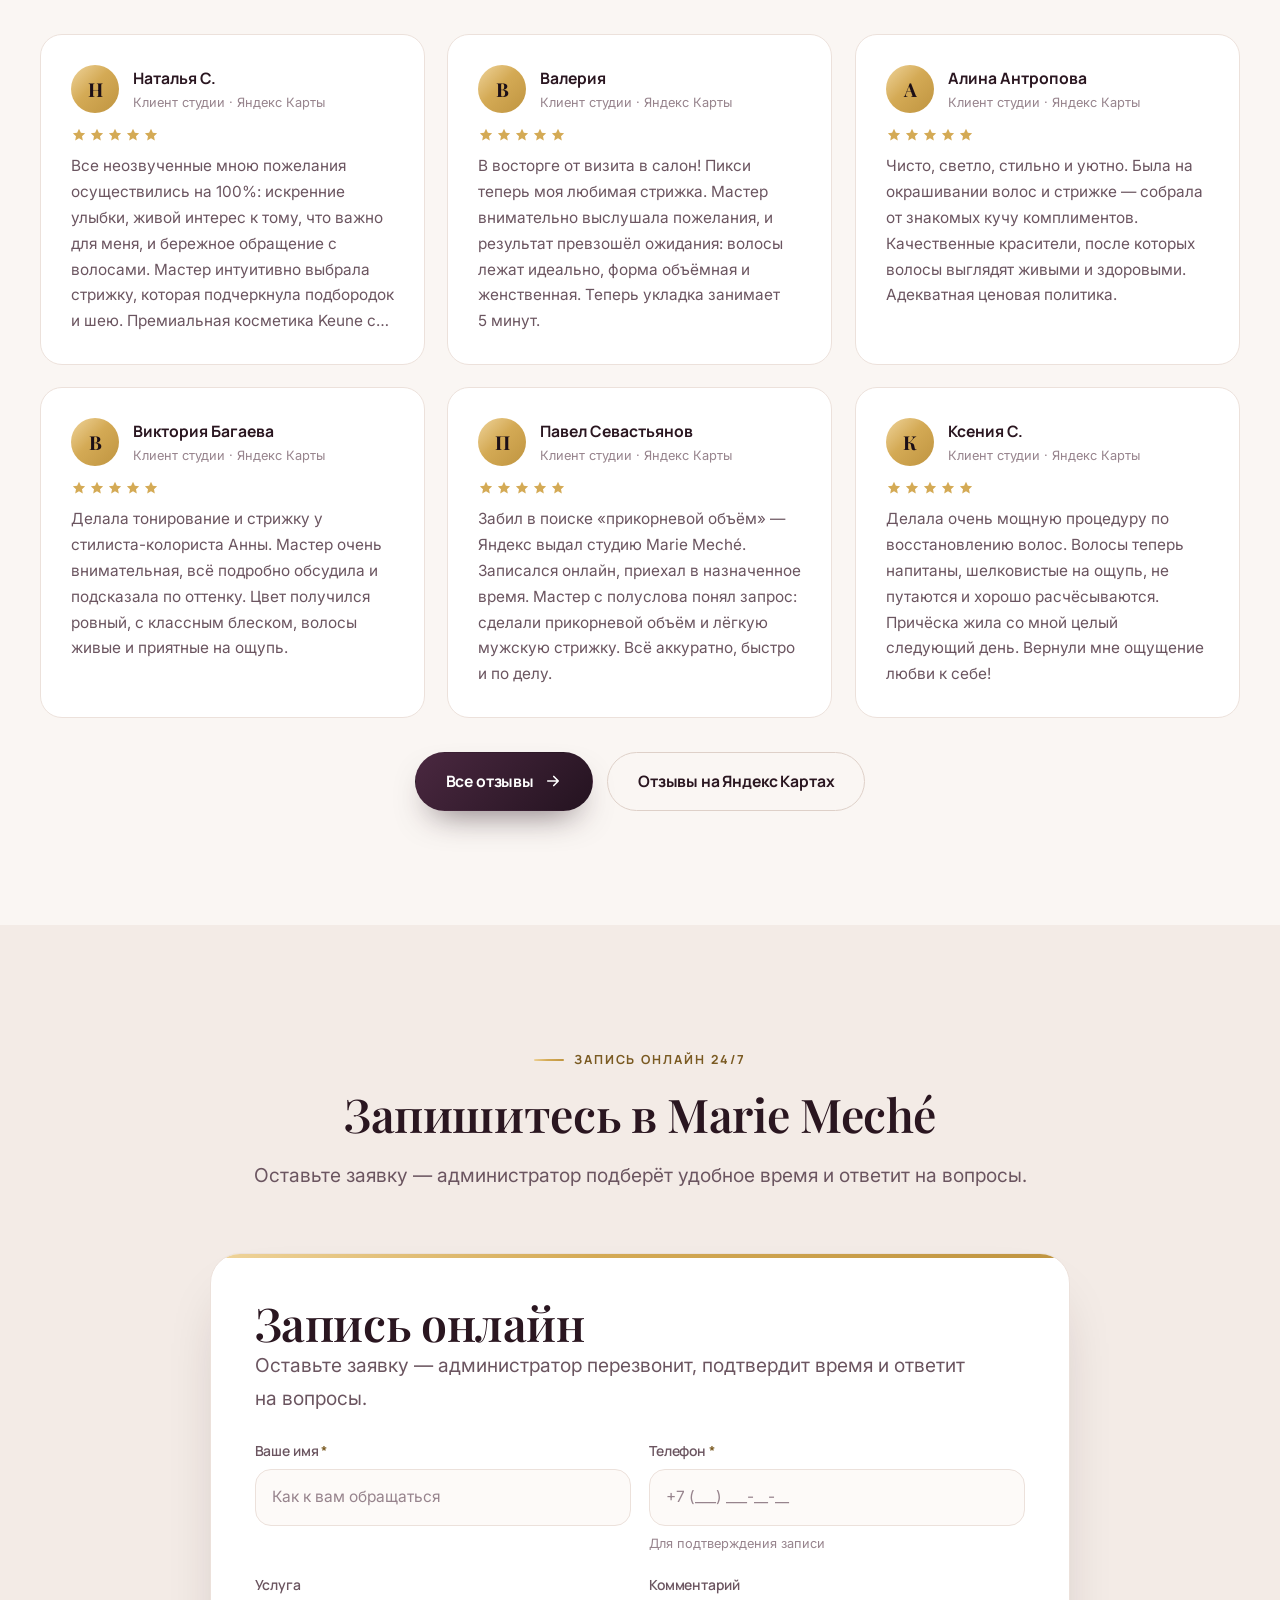
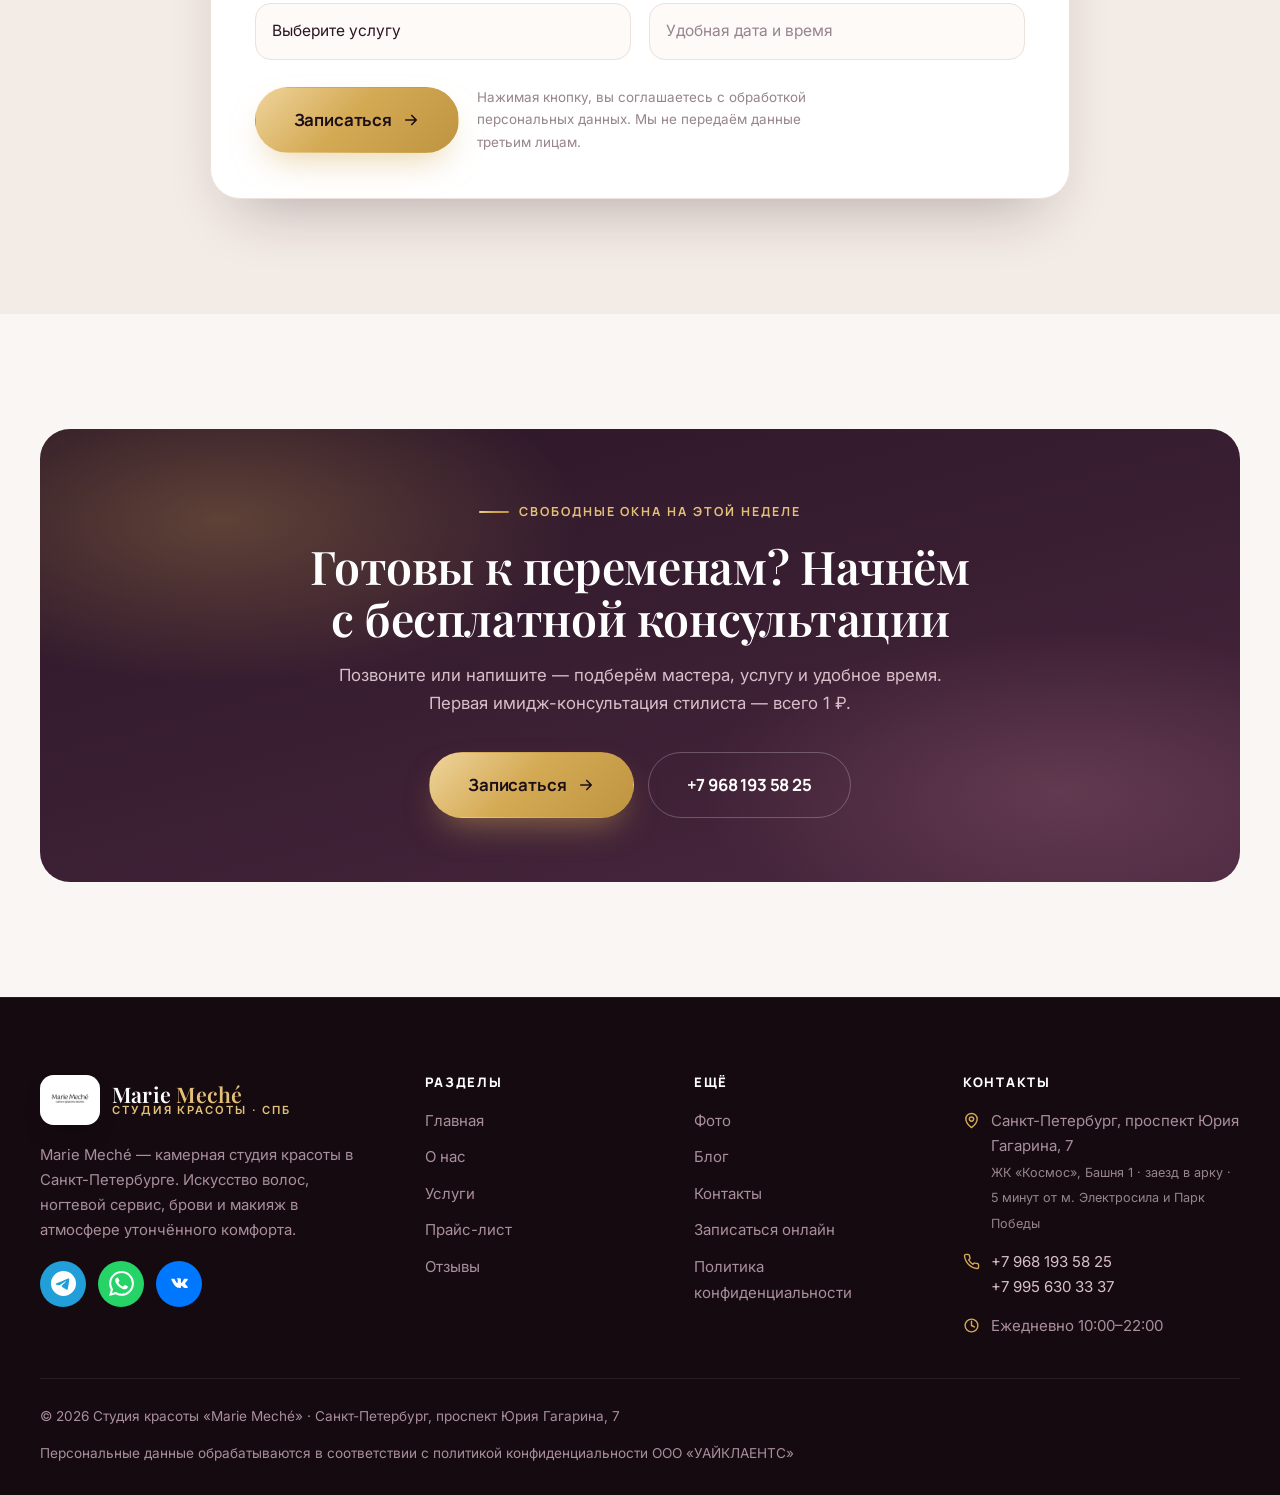
==== commit 1673ed00: "fix(home): remove hero underline and blinking dots, replace 311-photos stat with Keune advantage" ====
--- a/index.html
+++ b/index.html
@@ -9,7 +9,7 @@
   <link rel="preconnect" href="https://fonts.googleapis.com">
   <link rel="preconnect" href="https://fonts.gstatic.com" crossorigin>
   <link href="https://fonts.googleapis.com/css2?family=Manrope:wght@500;600;700;800&family=Inter:wght@400;500;600;700&family=Playfair+Display:ital,wght@0,500;0,600;0,700;1,500&display=swap" rel="stylesheet">
-  <link rel="stylesheet" href="css/style.css?v=20261016">
+  <link rel="stylesheet" href="css/style.css?v=20261017">
   <link rel="icon" href="img/logo.png">
   <link rel="apple-touch-icon" href="img/logo.png">
   <link rel="canonical" href="https://system785.github.io/marie-meche/">
@@ -118,7 +118,6 @@
 
   <section class="hero">
     <div class="hero-bg" style="background-image:url('img/salon-1.jpg')" aria-hidden="true"></div>
-    <div class="hero-eyes" aria-hidden="true"><i></i><i></i></div>
     <div class="container">
       <div class="hero-inner">
         <div class="hero-copy">
@@ -153,8 +152,8 @@
               <div><div class="stat-num"><span data-count="74">74</span></div><div class="stat-label">отзыва и сотни довольных клиентов</div></div>
             </div>
             <div class="stat">
-              <span class="stat-icon"><svg viewBox="0 0 24 24" fill="none" stroke="currentColor" stroke-width="2" stroke-linecap="round" stroke-linejoin="round"><rect x="3" y="3" width="18" height="18" rx="2.5"/><circle cx="8.5" cy="8.5" r="1.7"/><path d="m21 15-5-5L5 21"/></svg></span>
-              <div><div class="stat-num"><span data-count="311">311</span></div><div class="stat-label">фотографий работ студии</div></div>
+              <span class="stat-icon"><svg viewBox="0 0 24 24" fill="currentColor"><path d="M12 2.6c3.5 4 6 7.1 6 10.4a6 6 0 0 1-12 0c0-3.3 2.5-6.4 6-10.4Z"/></svg></span>
+              <div><div class="stat-num">Keune</div><div class="stat-label">премиальная косметика для волос</div></div>
             </div>
           </div>
           <div class="btn-row" style="margin-top:22px">
@@ -592,6 +591,6 @@
   <svg viewBox="0 0 24 24" fill="none" stroke="currentColor" stroke-width="2.4" stroke-linecap="round" stroke-linejoin="round"><path d="m6 15 6-6 6 6"/></svg>
 </button>
 
-<script src="js/main.js?v=20261016"></script>
+<script src="js/main.js?v=20261017"></script>
 </body>
 </html>
--- a/css/style.css
+++ b/css/style.css
@@ -515,28 +515,6 @@
     linear-gradient(180deg, rgba(28,15,23,.4), rgba(28,15,23,.9));
 }
 
-/* «Глаза совы» — две светящиеся точки */
-.hero-eyes {
-  position: absolute;
-  top: 20%; right: 8%;
-  display: flex;
-  gap: 46px;
-  z-index: 0;
-  pointer-events: none;
-}
-.hero-eyes i {
-  width: 12px; height: 12px;
-  border-radius: 50%;
-  background: var(--amber-400);
-  box-shadow: 0 0 24px 6px rgba(227,192,120,.75);
-  animation: blink 5.5s infinite;
-}
-.hero-eyes i:nth-child(2) { animation-delay: .12s; }
-@keyframes blink {
-  0%, 92%, 100% { transform: scaleY(1); opacity: 1; }
-  95% { transform: scaleY(.08); opacity: .35; }
-}
-
 .hero-inner {
   display: grid;
   grid-template-columns: 1.15fr .85fr;
@@ -574,23 +552,7 @@
 
 .hero h1 { color: #fff; margin-bottom: 22px; }
 .hero h1 .line { display: block; }
-.hero h1 .amber-word {
-  color: var(--amber-400);
-  position: relative;
-  display: inline-block;
-}
-.hero h1 .amber-word::after {
-  content: "";
-  position: absolute;
-  left: 0; bottom: .06em;
-  width: 100%; height: .14em;
-  background: var(--grad-amber);
-  border-radius: 4px;
-  transform: scaleX(0);
-  transform-origin: left;
-  animation: underline 1.1s .7s var(--ease) forwards;
-}
-@keyframes underline { to { transform: scaleX(1); } }
+.hero h1 .amber-word { color: var(--amber-400); }
 
 .hero-lead {
   font-size: clamp(1.03rem, 1.6vw, 1.2rem);
@@ -1655,9 +1617,7 @@
   .footer-grid { grid-template-columns: 1fr; gap: 30px; }
 
   .hero { padding-top: calc(var(--header-h) + 40px); min-height: auto; }
-  .hero-eyes { display: none; }
   .scroll-hint { display: none; }
-  .hero-eyes { gap: 30px; }
 
   .btn-row { flex-direction: column; align-items: stretch; }
   .btn-row .btn { width: 100%; }
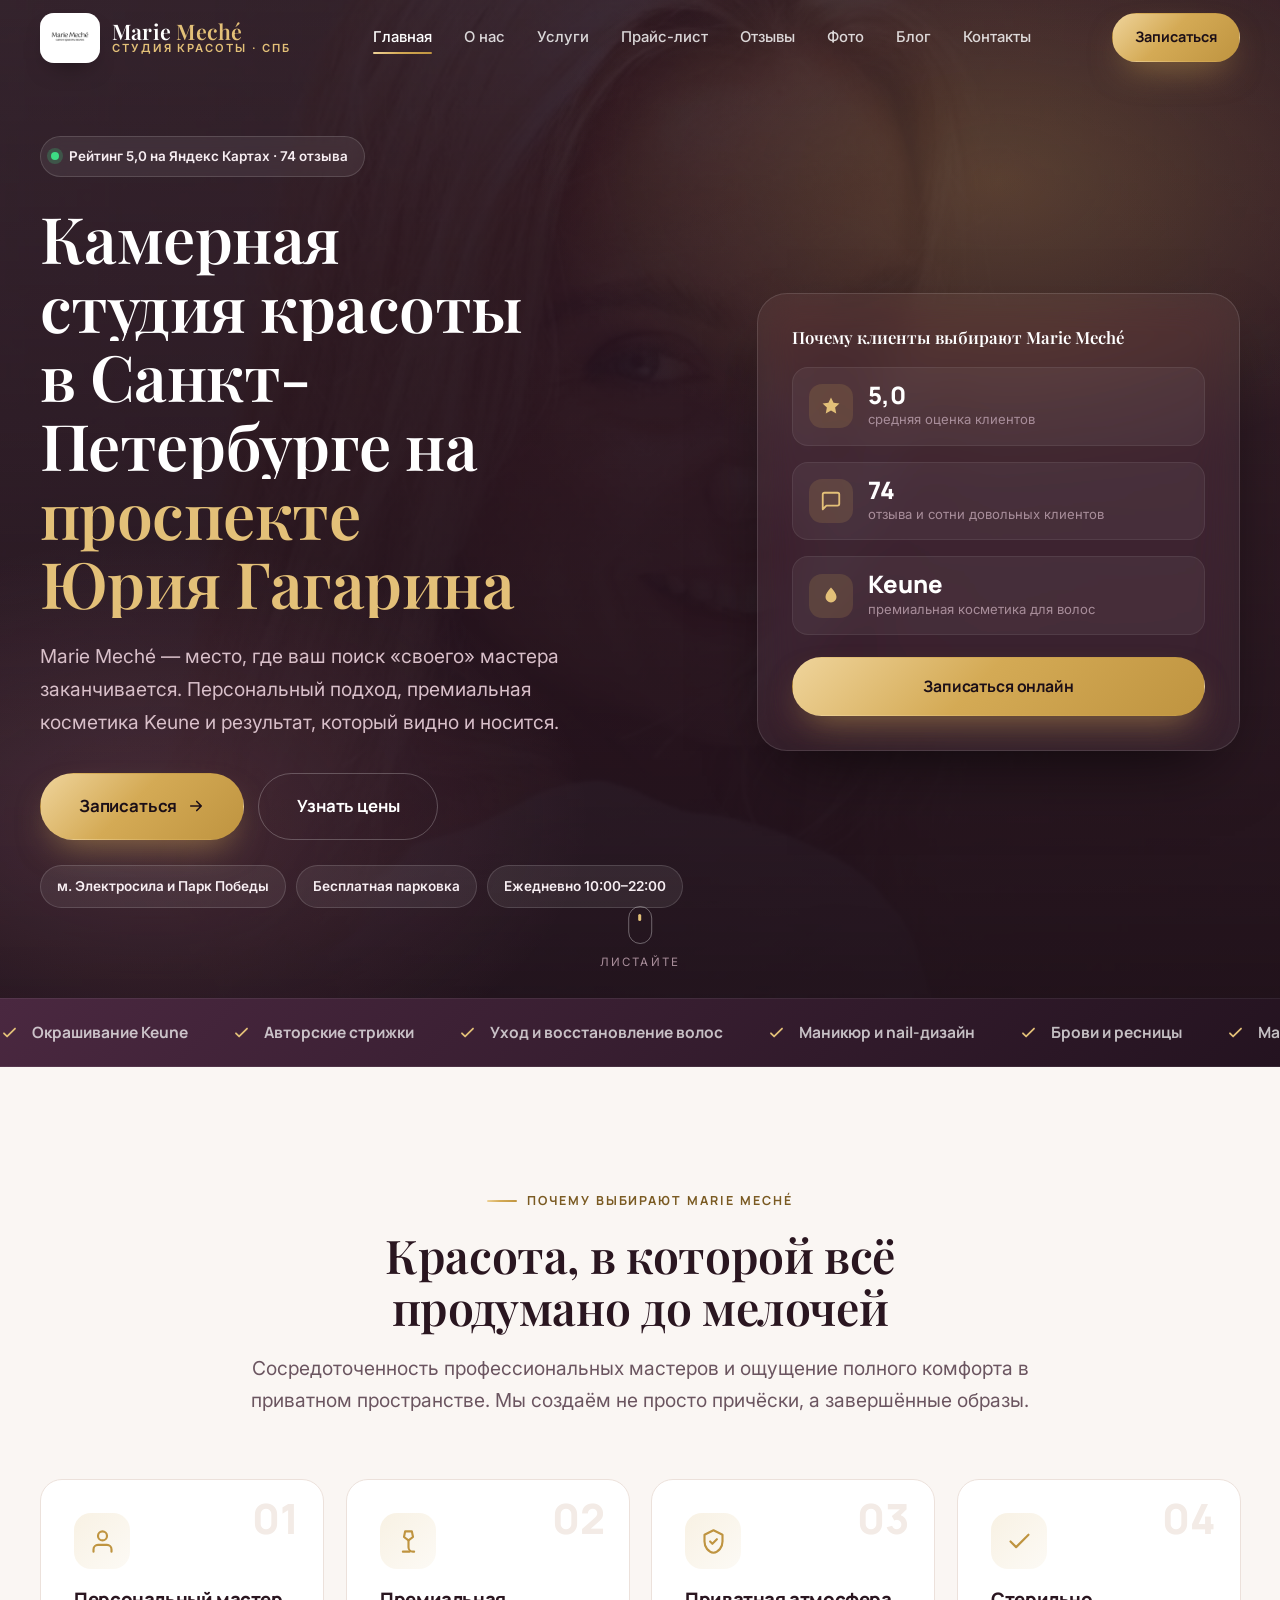
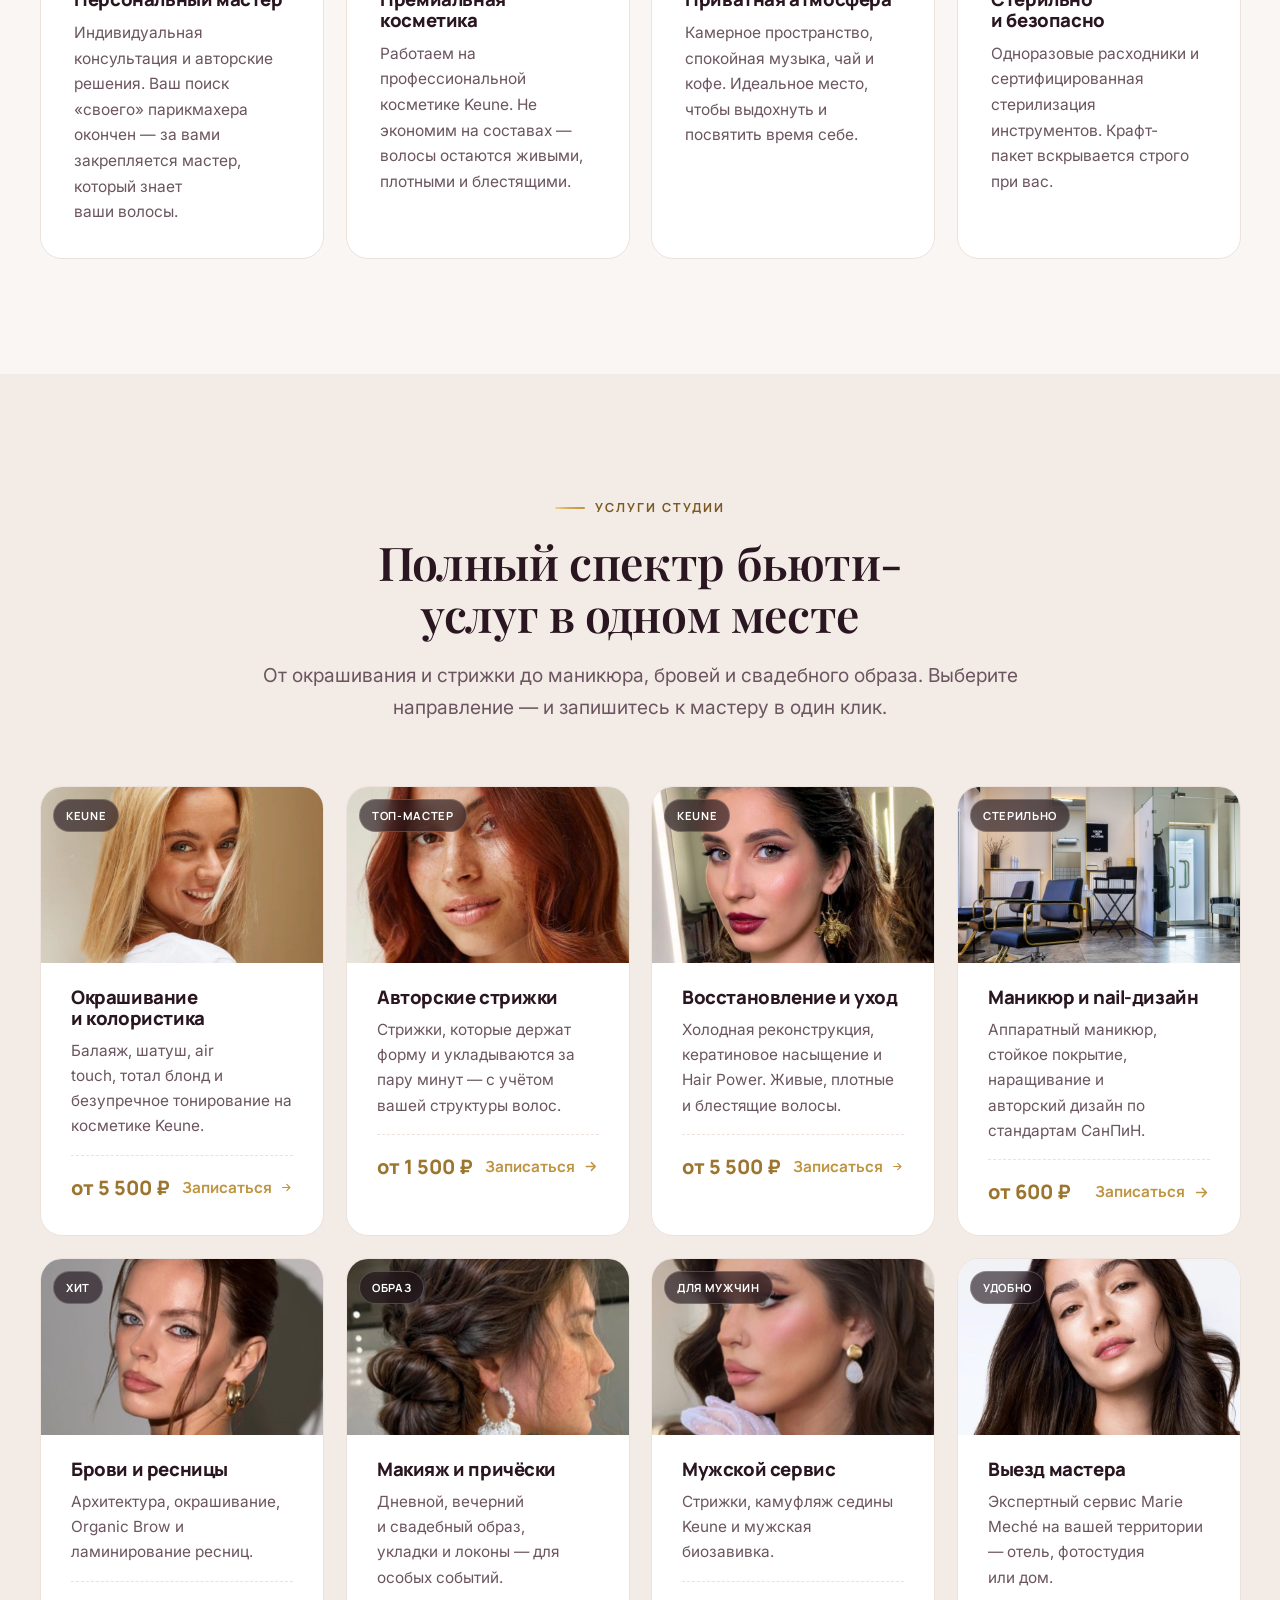
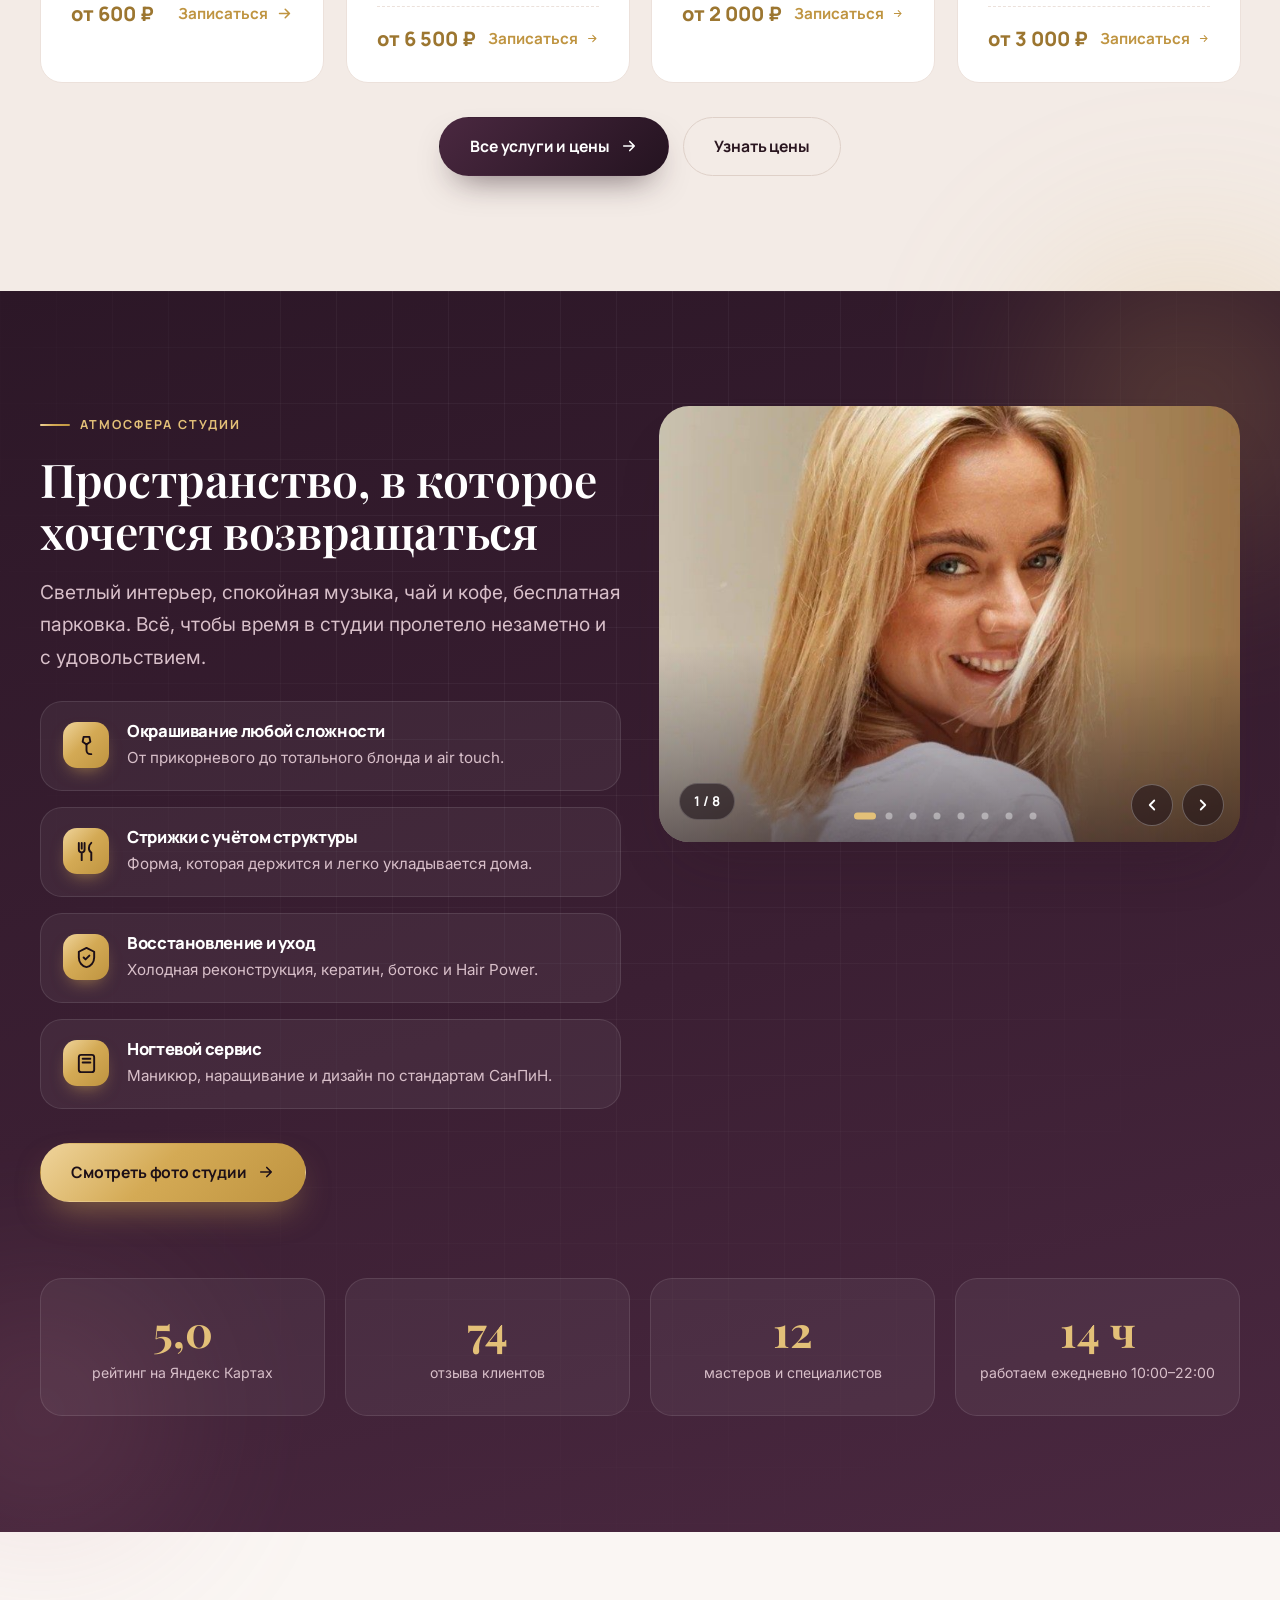
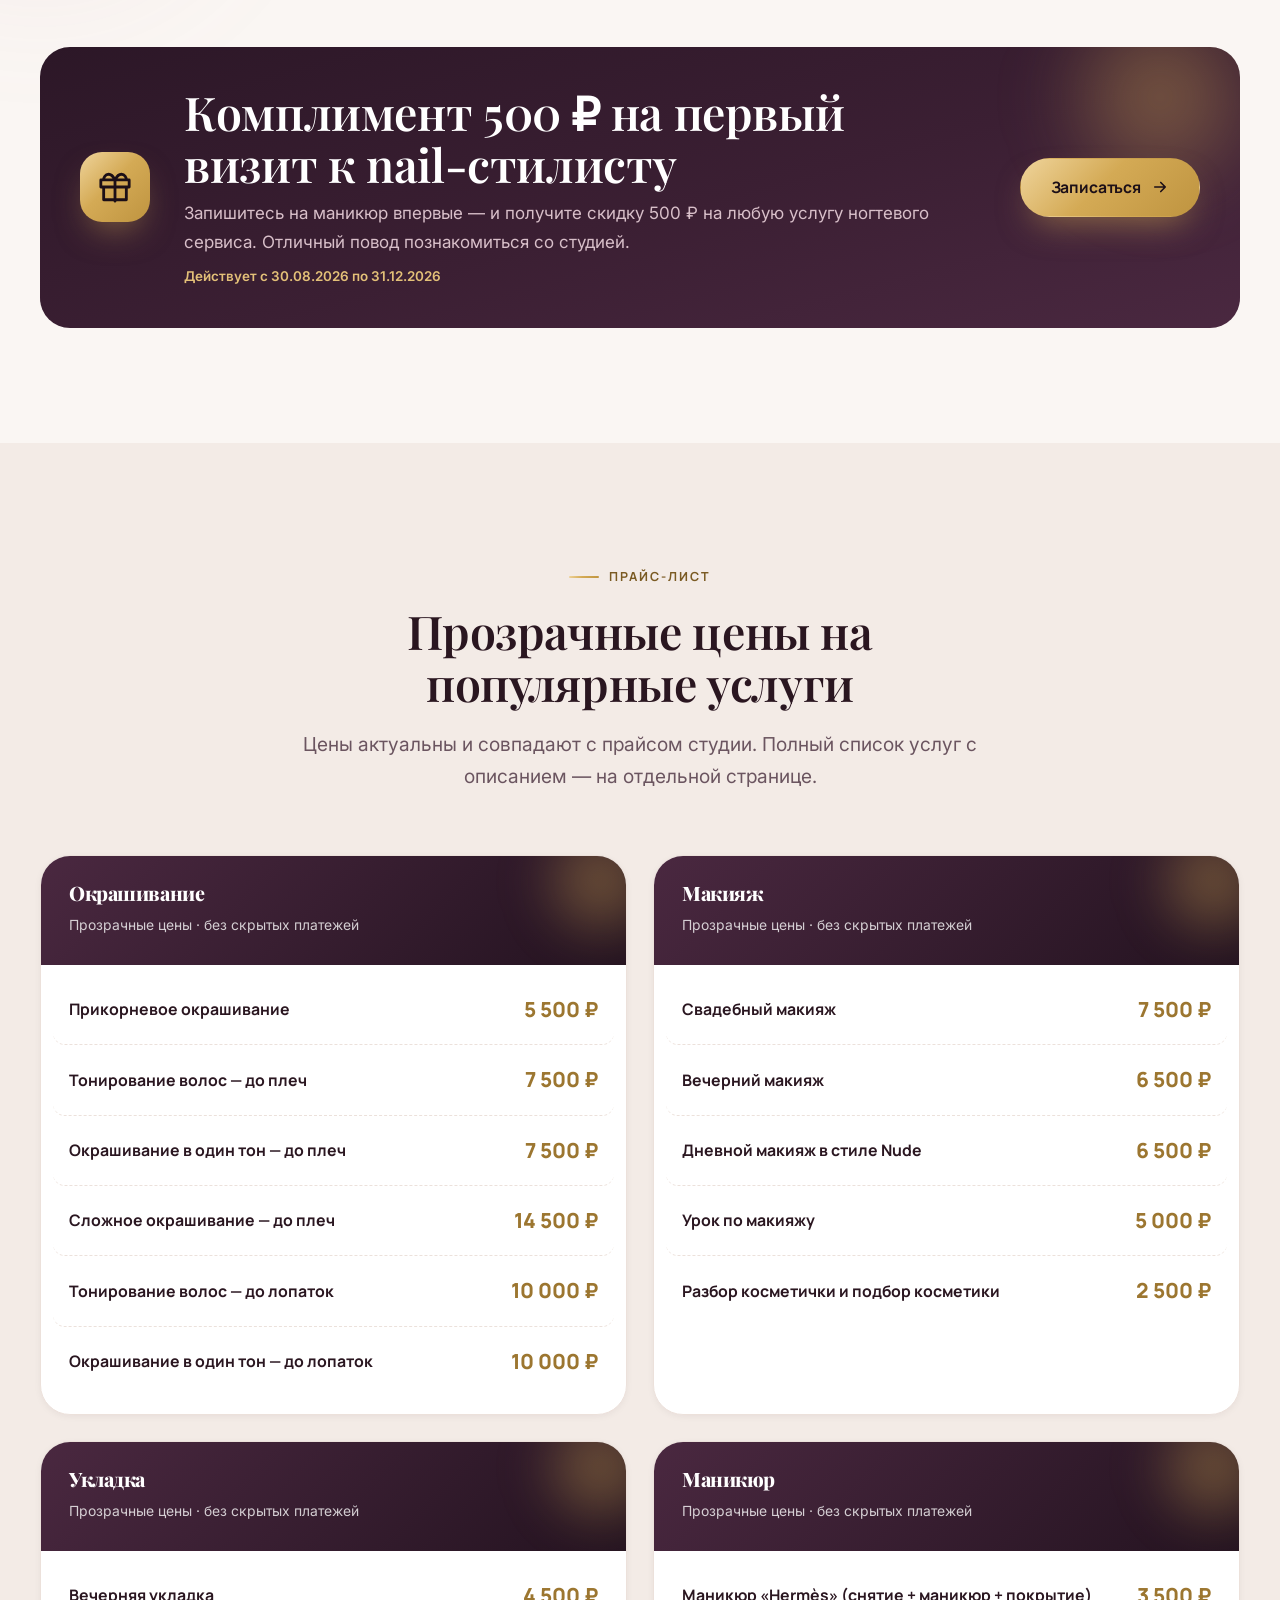
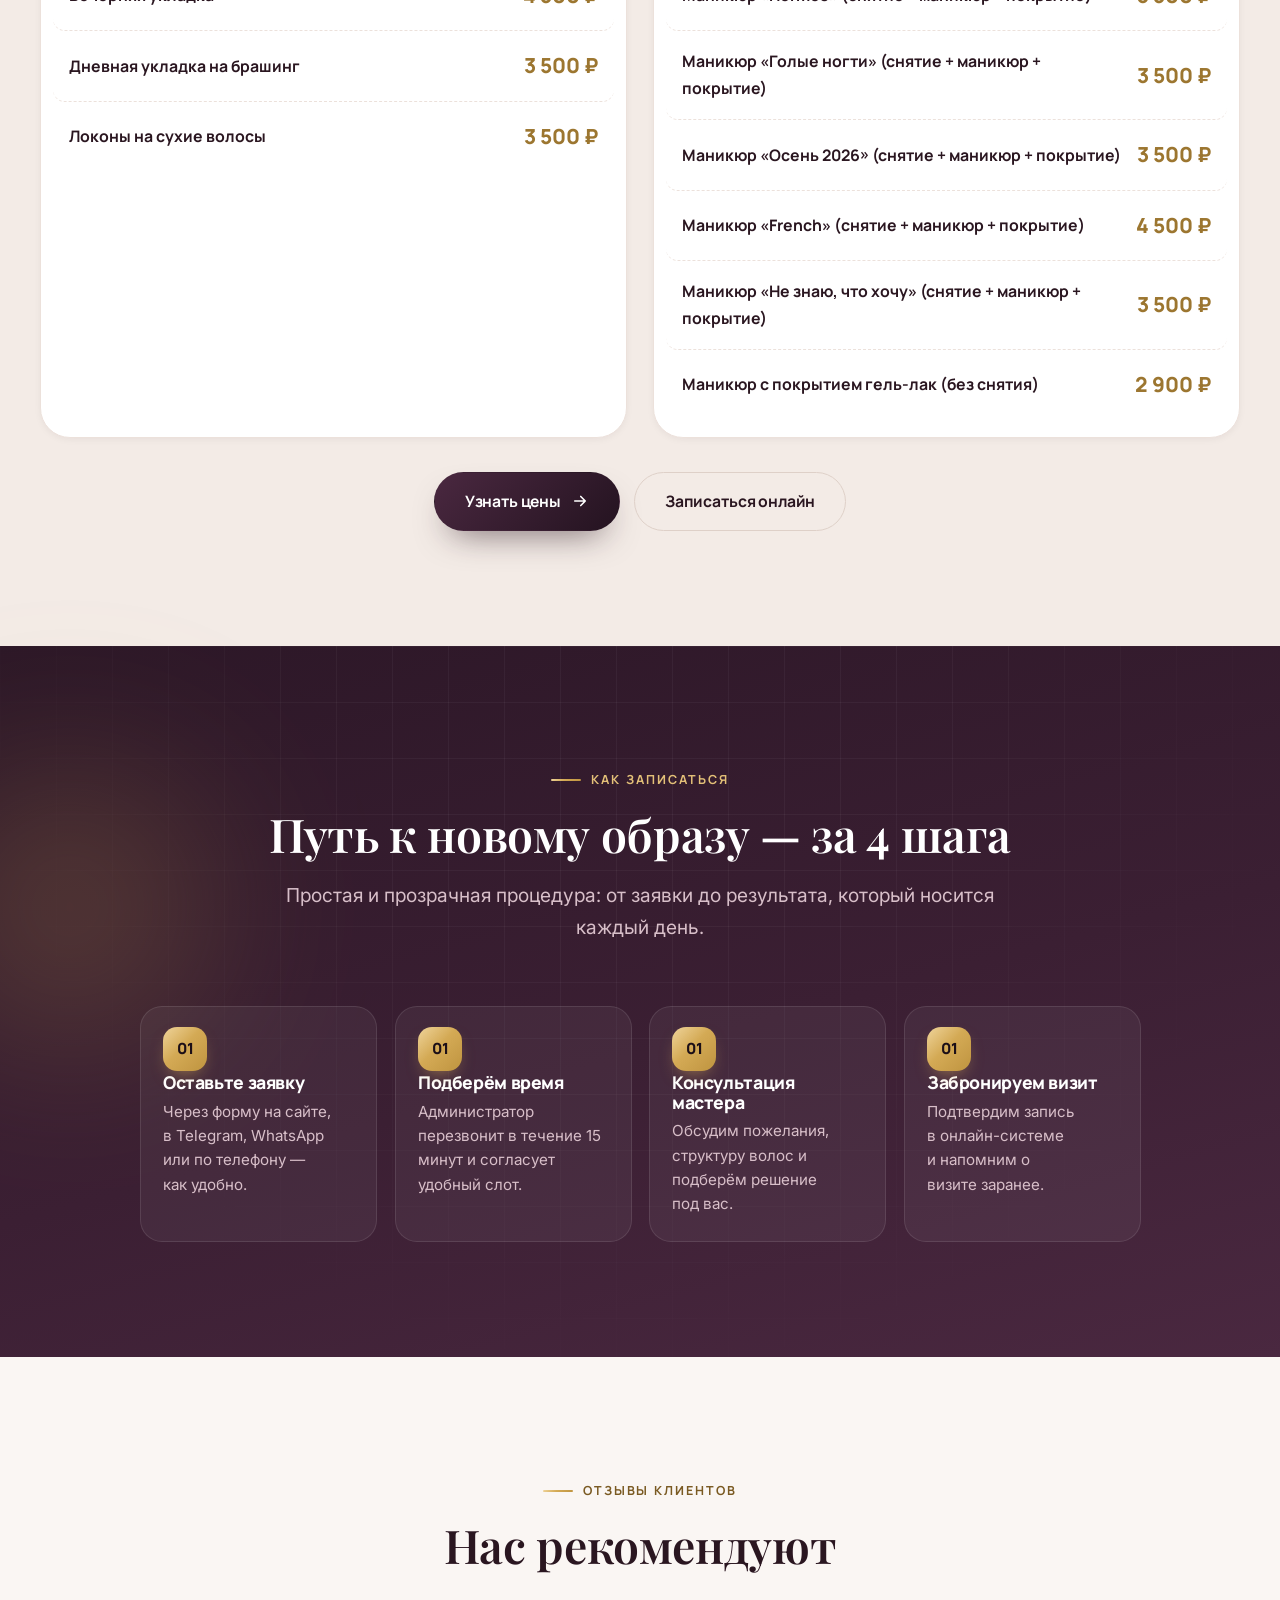
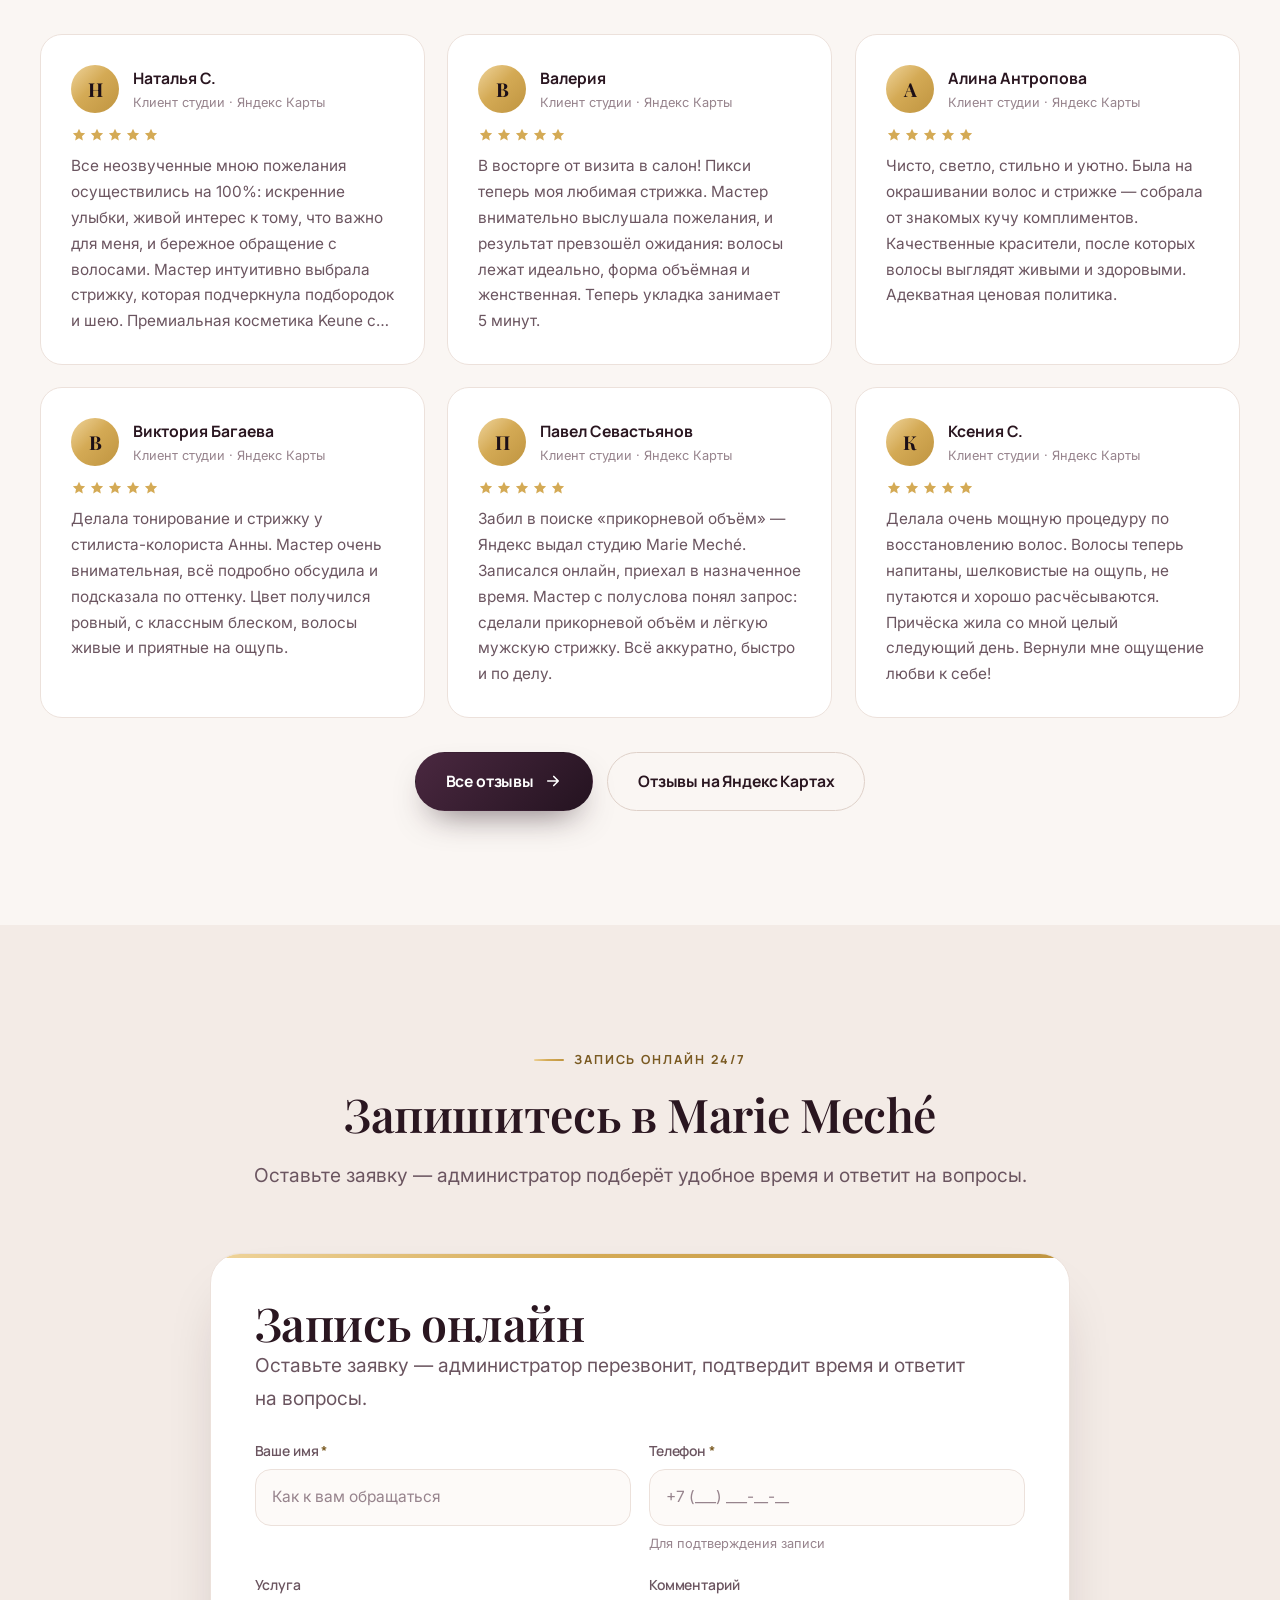
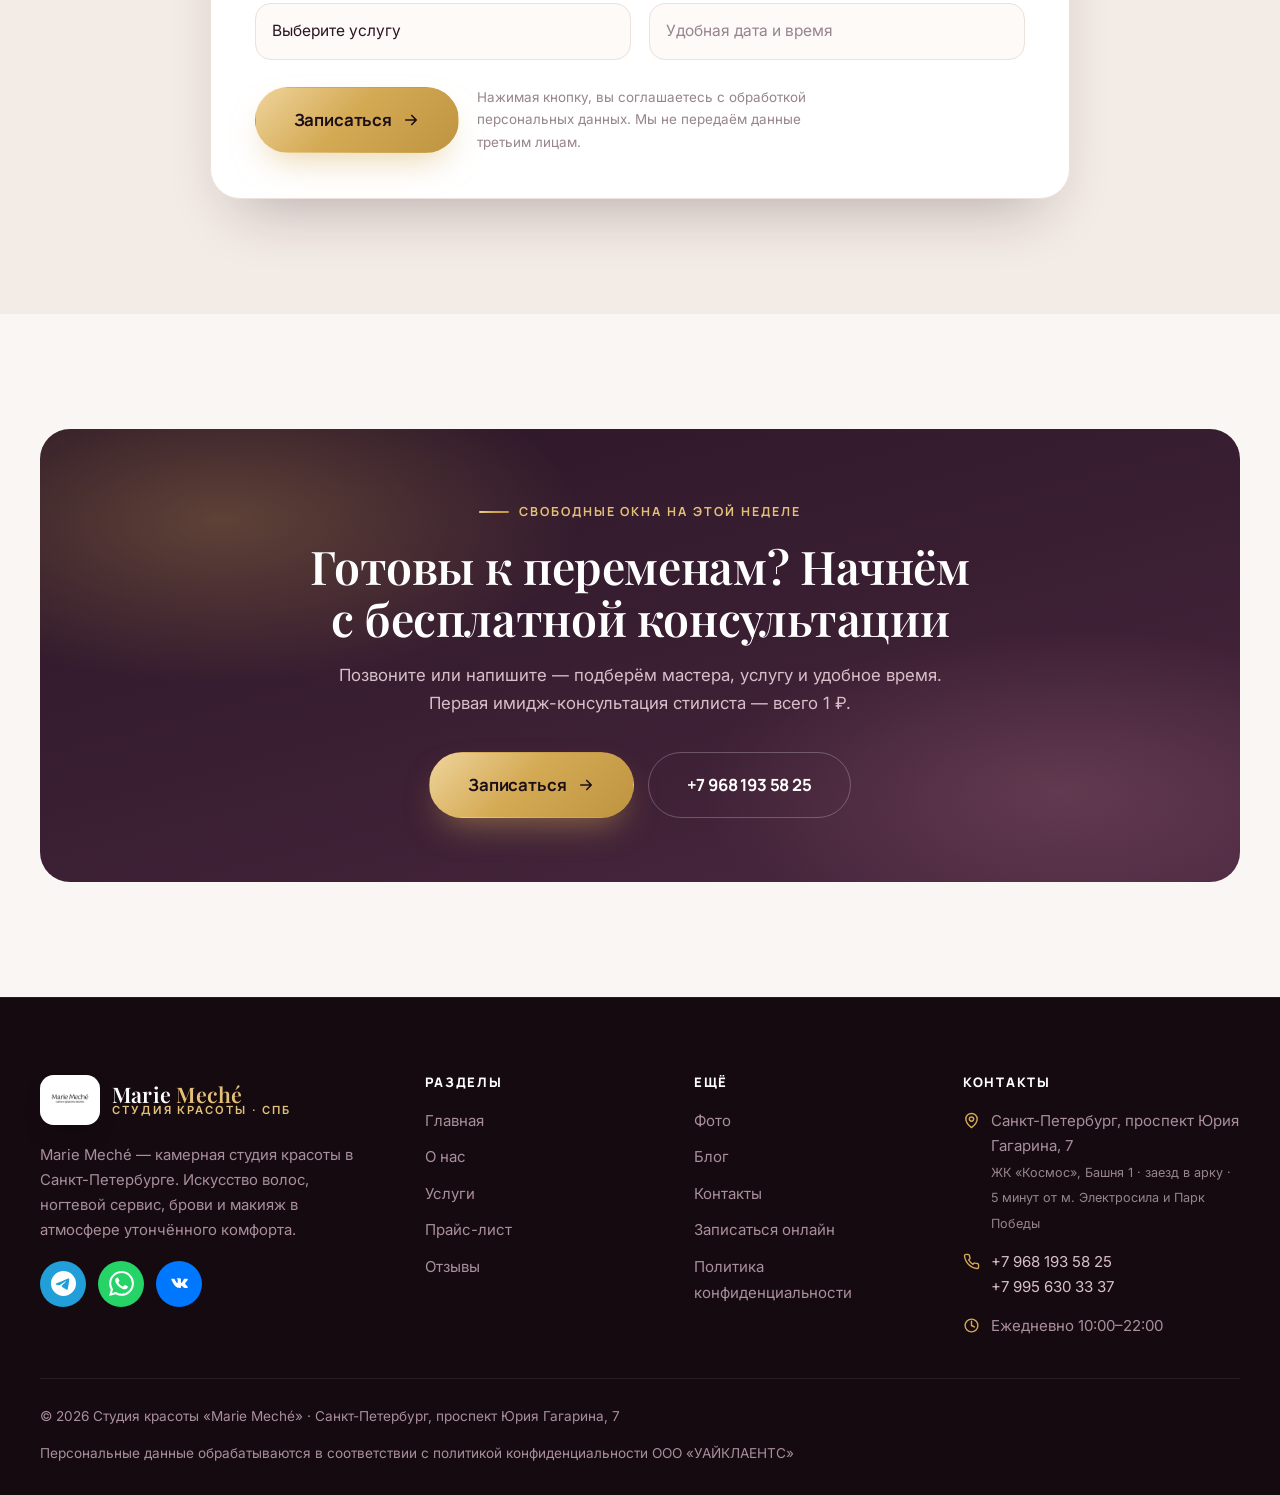
==== commit 290090b0: "fix(form): consent checkbox was invisible (appearance:none + padding from generic .field input rule)" ====
--- a/index.html
+++ b/index.html
@@ -9,7 +9,7 @@
   <link rel="preconnect" href="https://fonts.googleapis.com">
   <link rel="preconnect" href="https://fonts.gstatic.com" crossorigin>
   <link href="https://fonts.googleapis.com/css2?family=Manrope:wght@500;600;700;800&family=Inter:wght@400;500;600;700&family=Playfair+Display:ital,wght@0,500;0,600;0,700;1,500&display=swap" rel="stylesheet">
-  <link rel="stylesheet" href="css/style.css?v=20261017">
+  <link rel="stylesheet" href="css/style.css?v=20261018">
   <link rel="icon" href="img/logo.png">
   <link rel="apple-touch-icon" href="img/logo.png">
   <link rel="canonical" href="https://system785.github.io/marie-meche/">
@@ -591,6 +591,6 @@
   <svg viewBox="0 0 24 24" fill="none" stroke="currentColor" stroke-width="2.4" stroke-linecap="round" stroke-linejoin="round"><path d="m6 15 6-6 6 6"/></svg>
 </button>
 
-<script src="js/main.js?v=20261017"></script>
+<script src="js/main.js?v=20261018"></script>
 </body>
 </html>
--- a/css/style.css
+++ b/css/style.css
@@ -1267,7 +1267,7 @@
   letter-spacing: -.01em;
 }
 .field label .req { color: var(--amber-800); }
-.field input,
+.field input:not([type="checkbox"]),
 .field select,
 .field textarea {
   width: 100%;
@@ -1294,6 +1294,26 @@
 .field input:hover,
 .field select:hover,
 .field textarea:hover { border-color: var(--line-strong); }
+
+/* Чекбокс согласия: возвращаем нативный вид — общее правило .field input задавало appearance:none и padding 14px, из-за чего галочка не появлялась */
+.field input[type="checkbox"] {
+  appearance: auto;
+  -webkit-appearance: auto;
+  width: 18px;
+  height: 18px;
+  padding: 0;
+  margin: 3px 0 0;
+  flex: none;
+  border: 0;
+  background: transparent;
+  box-shadow: none;
+  accent-color: var(--amber-600);
+  cursor: pointer;
+}
+.field input[type="checkbox"]:focus-visible {
+  outline: 2px solid var(--amber-400);
+  outline-offset: 2px;
+}
 .field.select-wrap select {
   background-image: url("data:image/svg+xml,%3Csvg xmlns='http://www.w3.org/2000/svg' viewBox='0 0 24 24' fill='none' stroke='%237c87ac' stroke-width='2.4' stroke-linecap='round' stroke-linejoin='round'%3E%3Cpolyline points='6 9 12 15 18 9'/%3E%3C/svg%3E");
   background-repeat: no-repeat;
